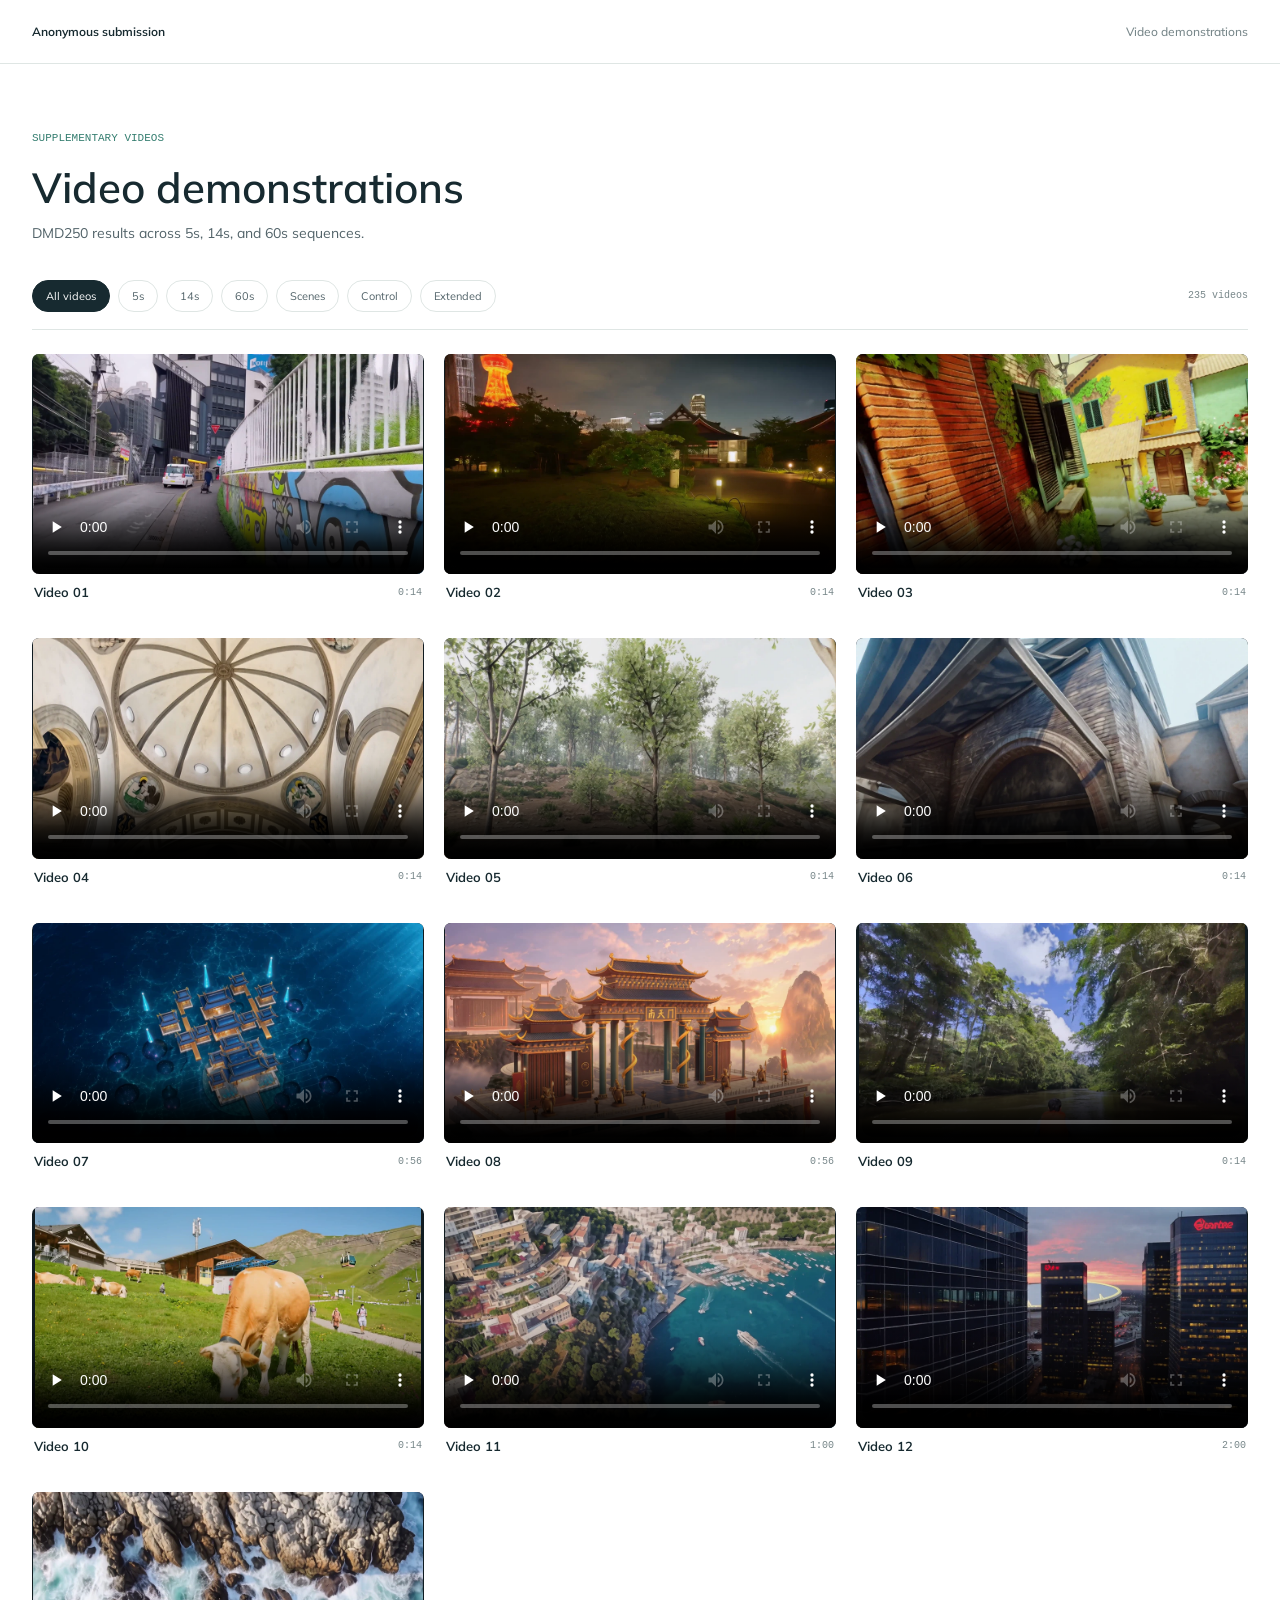
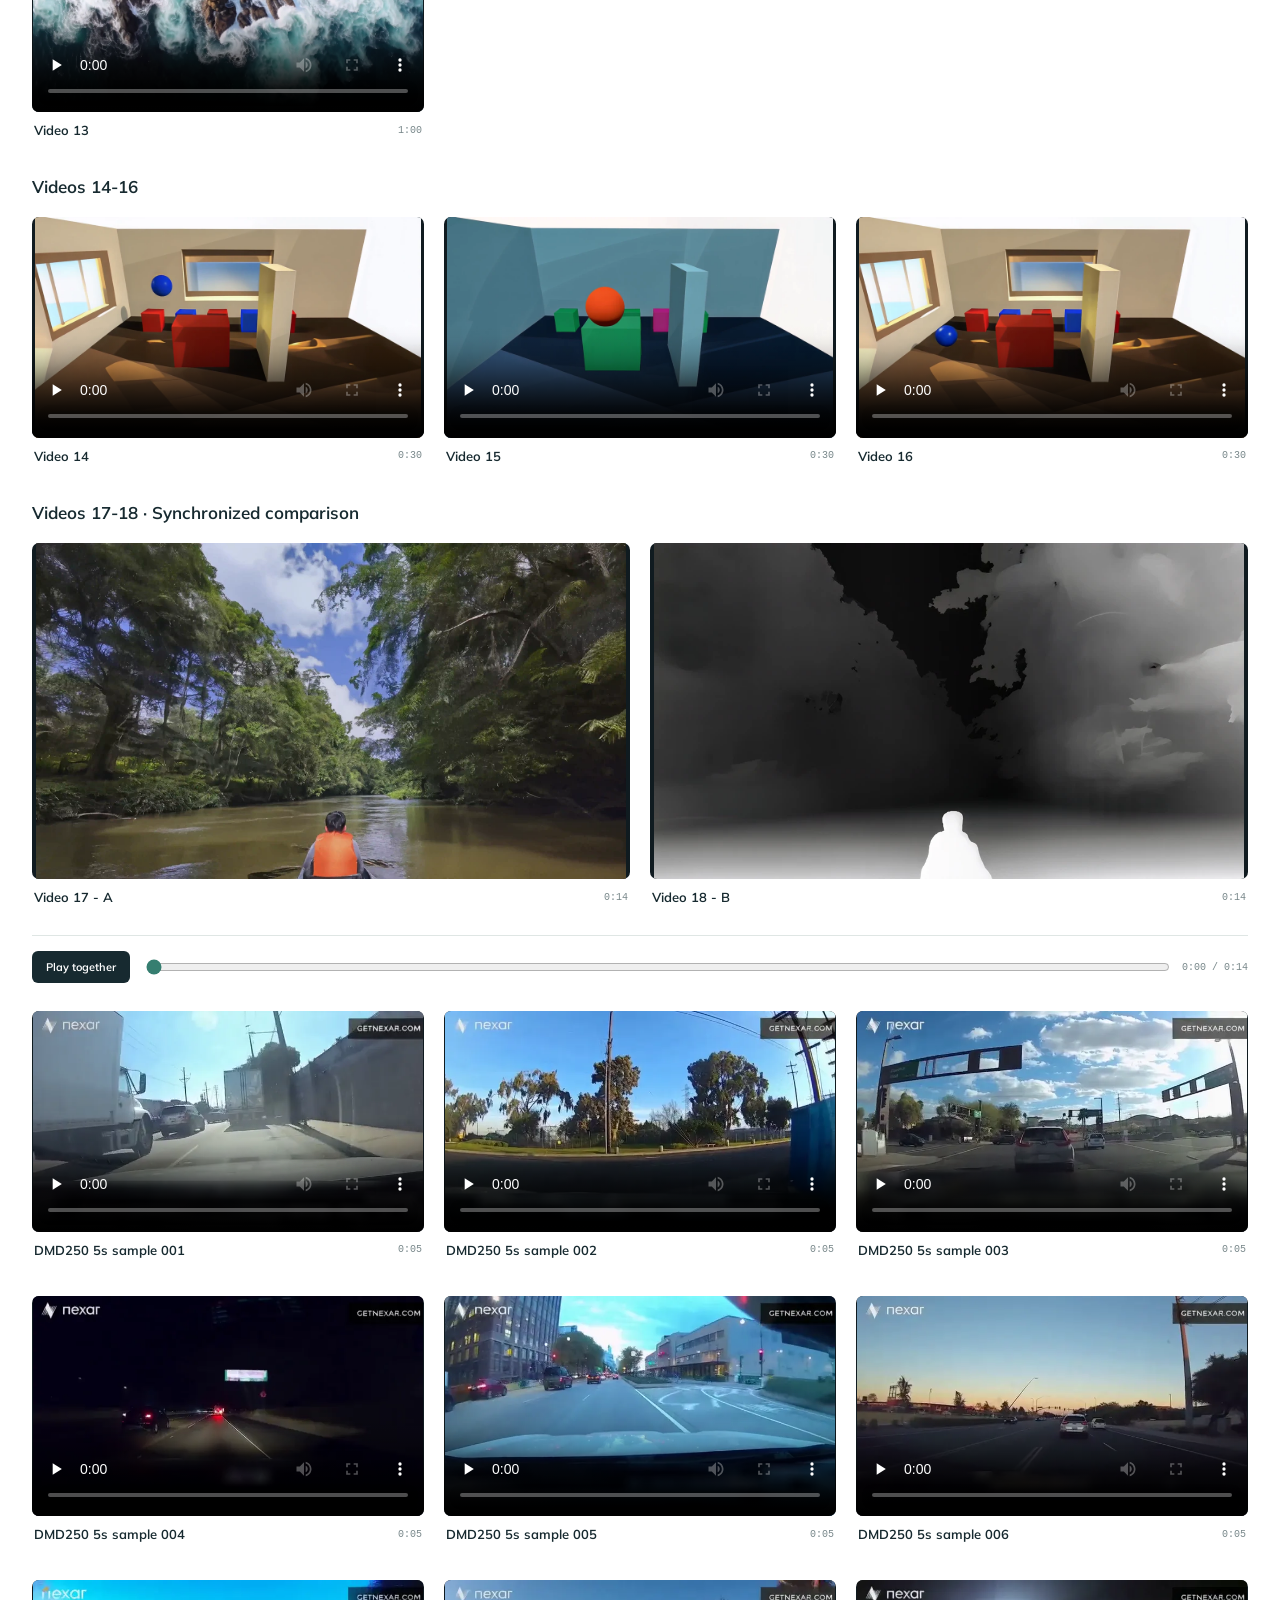
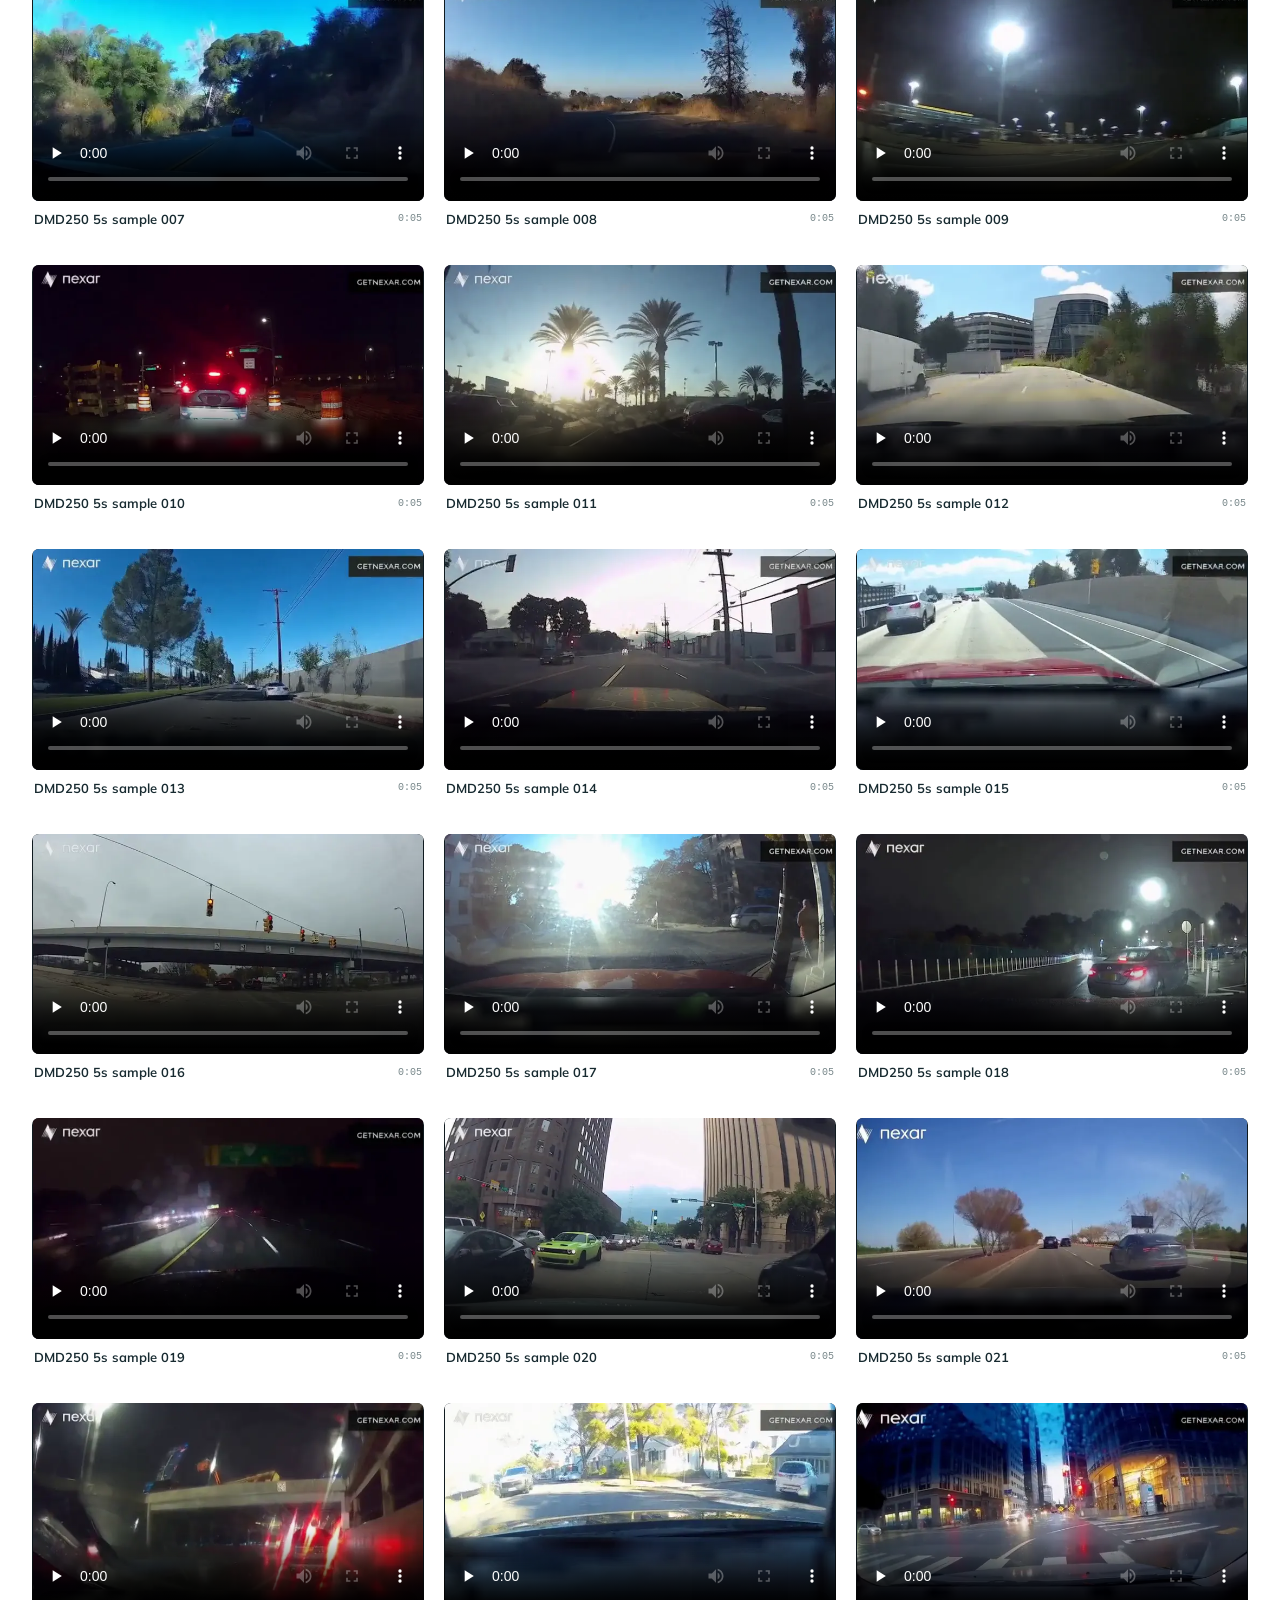
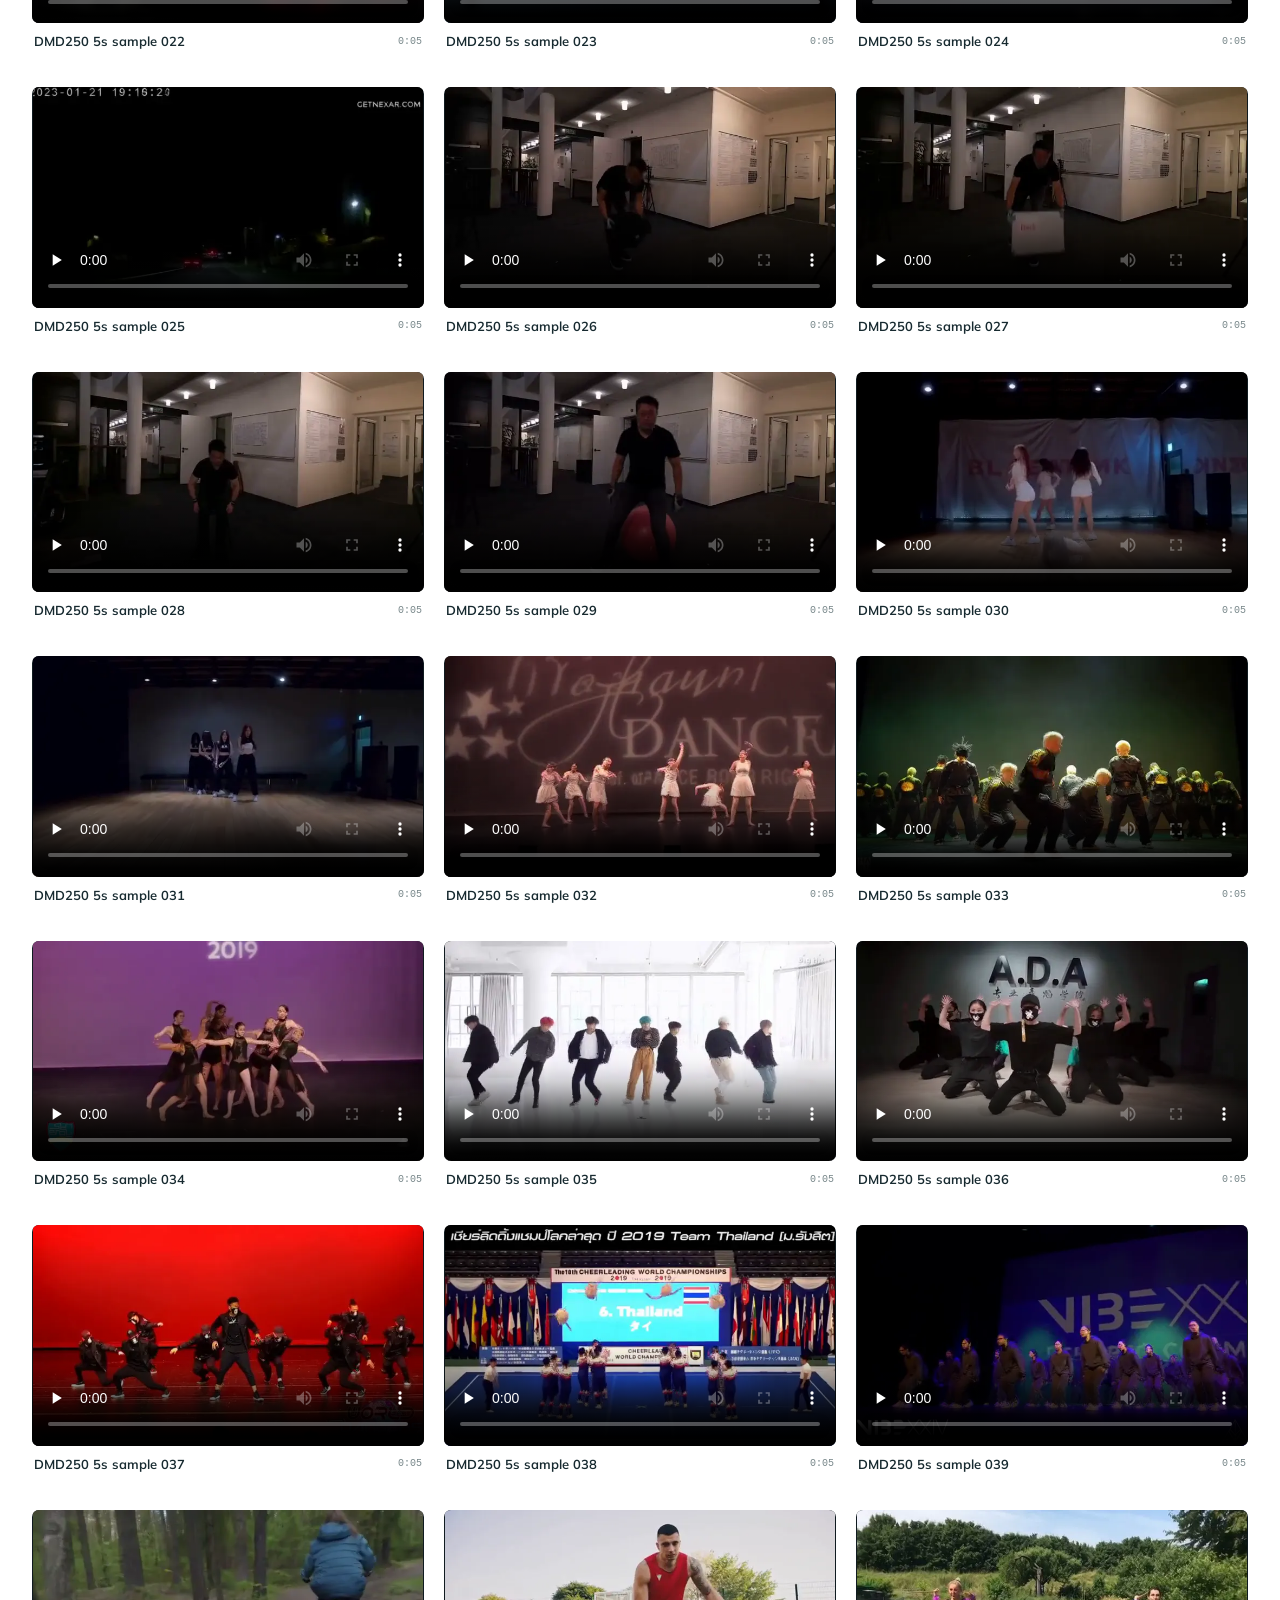
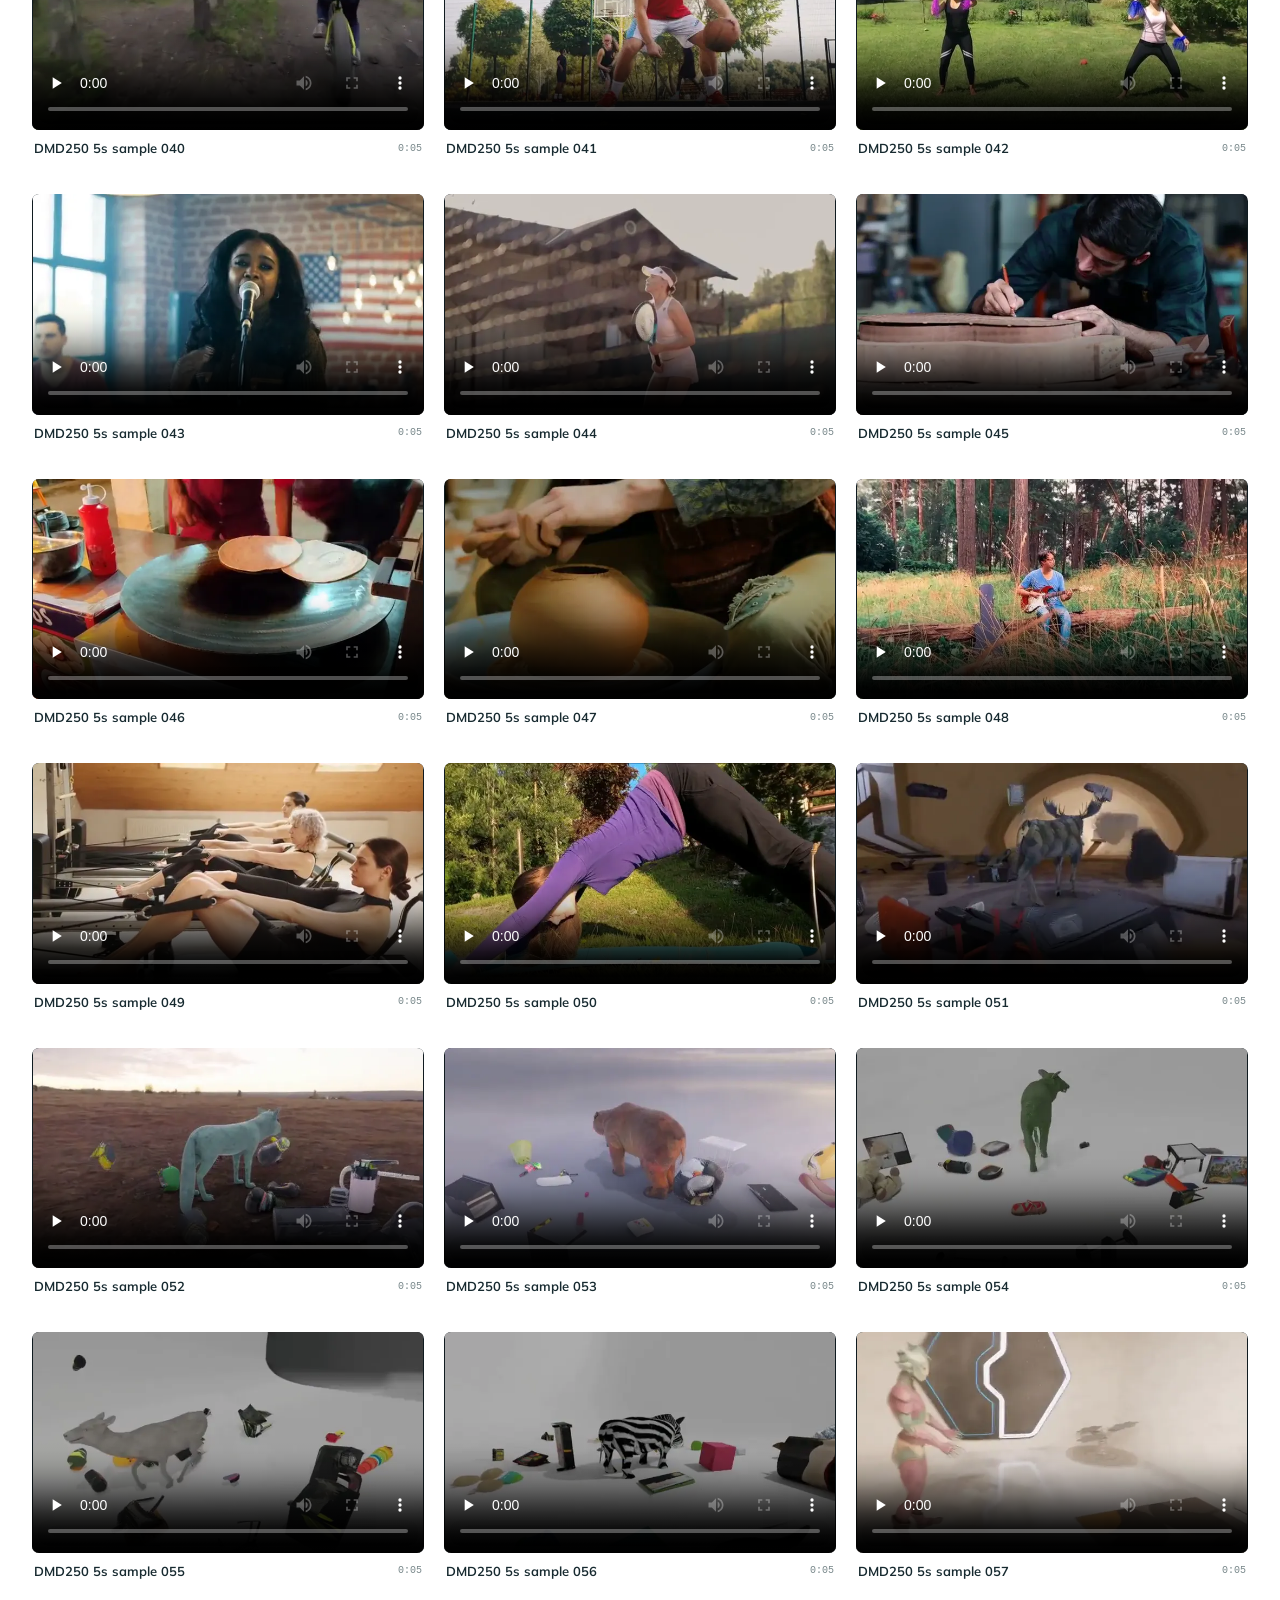
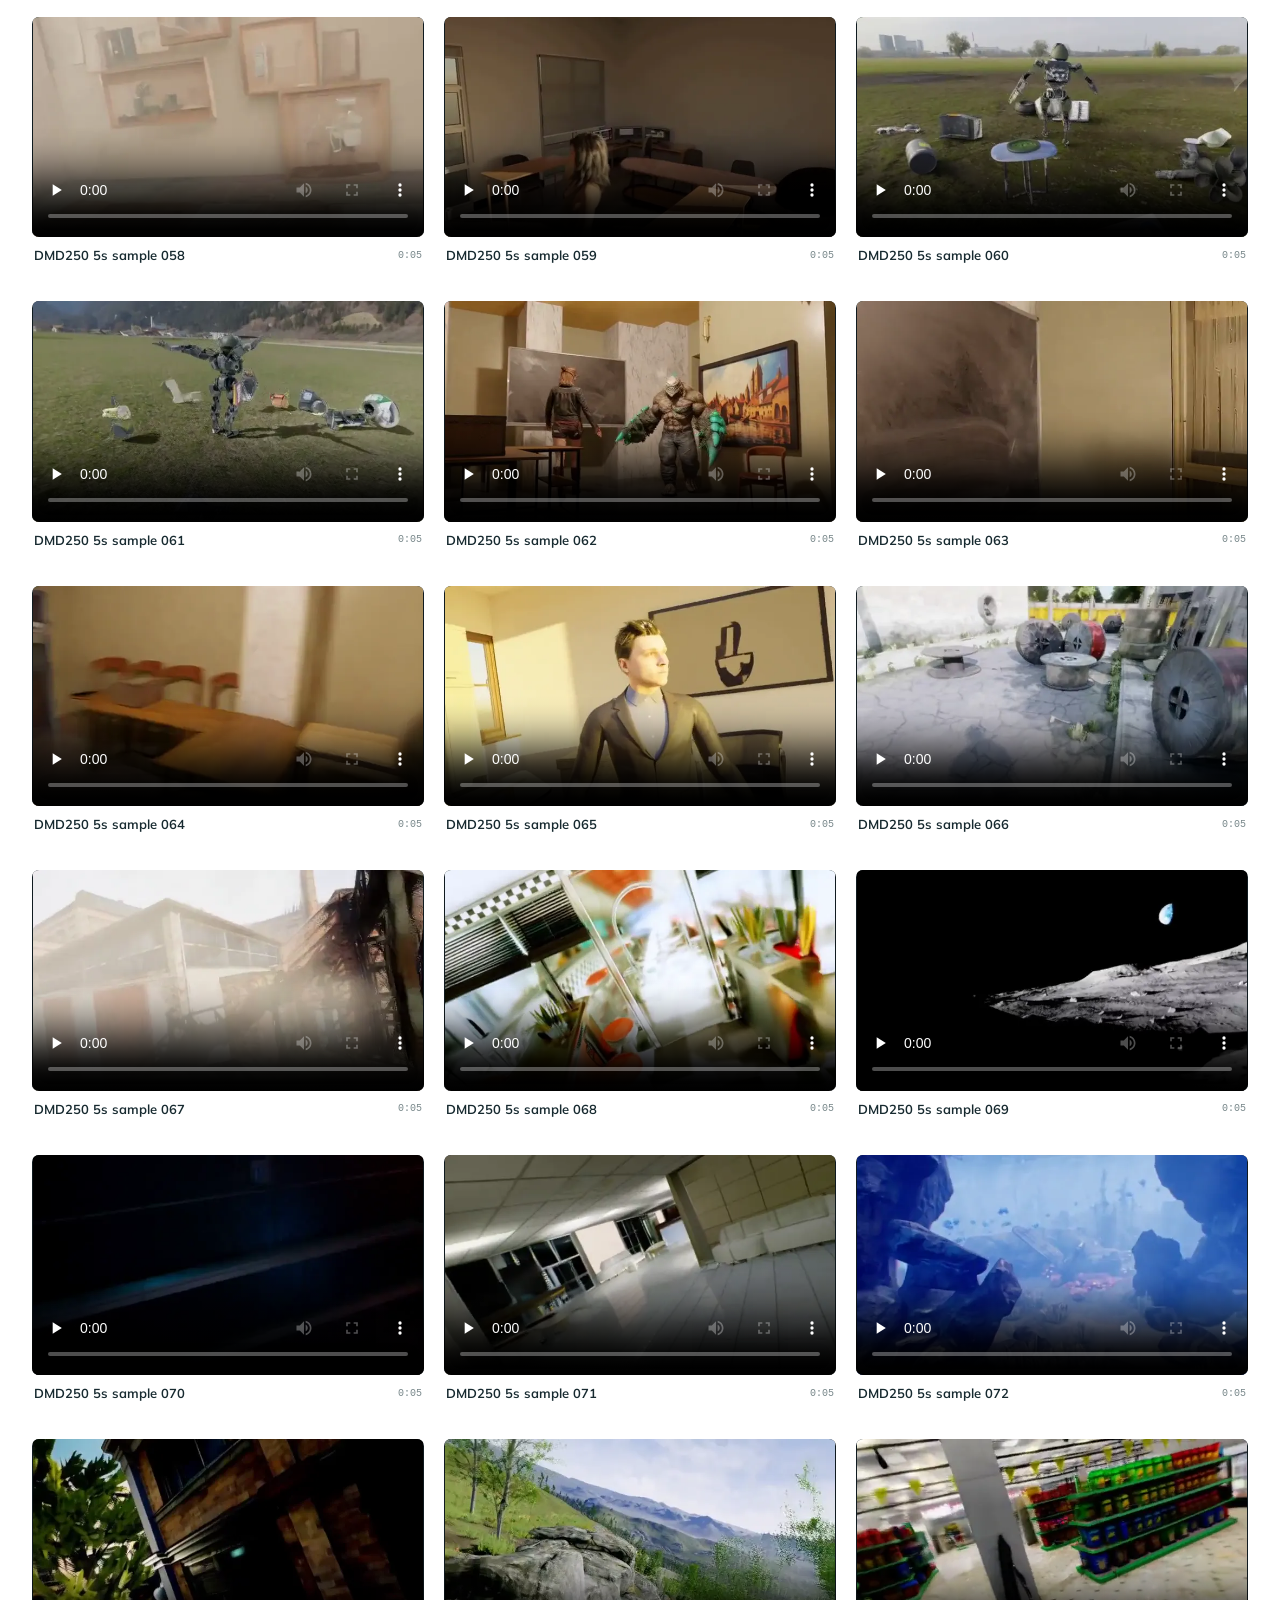
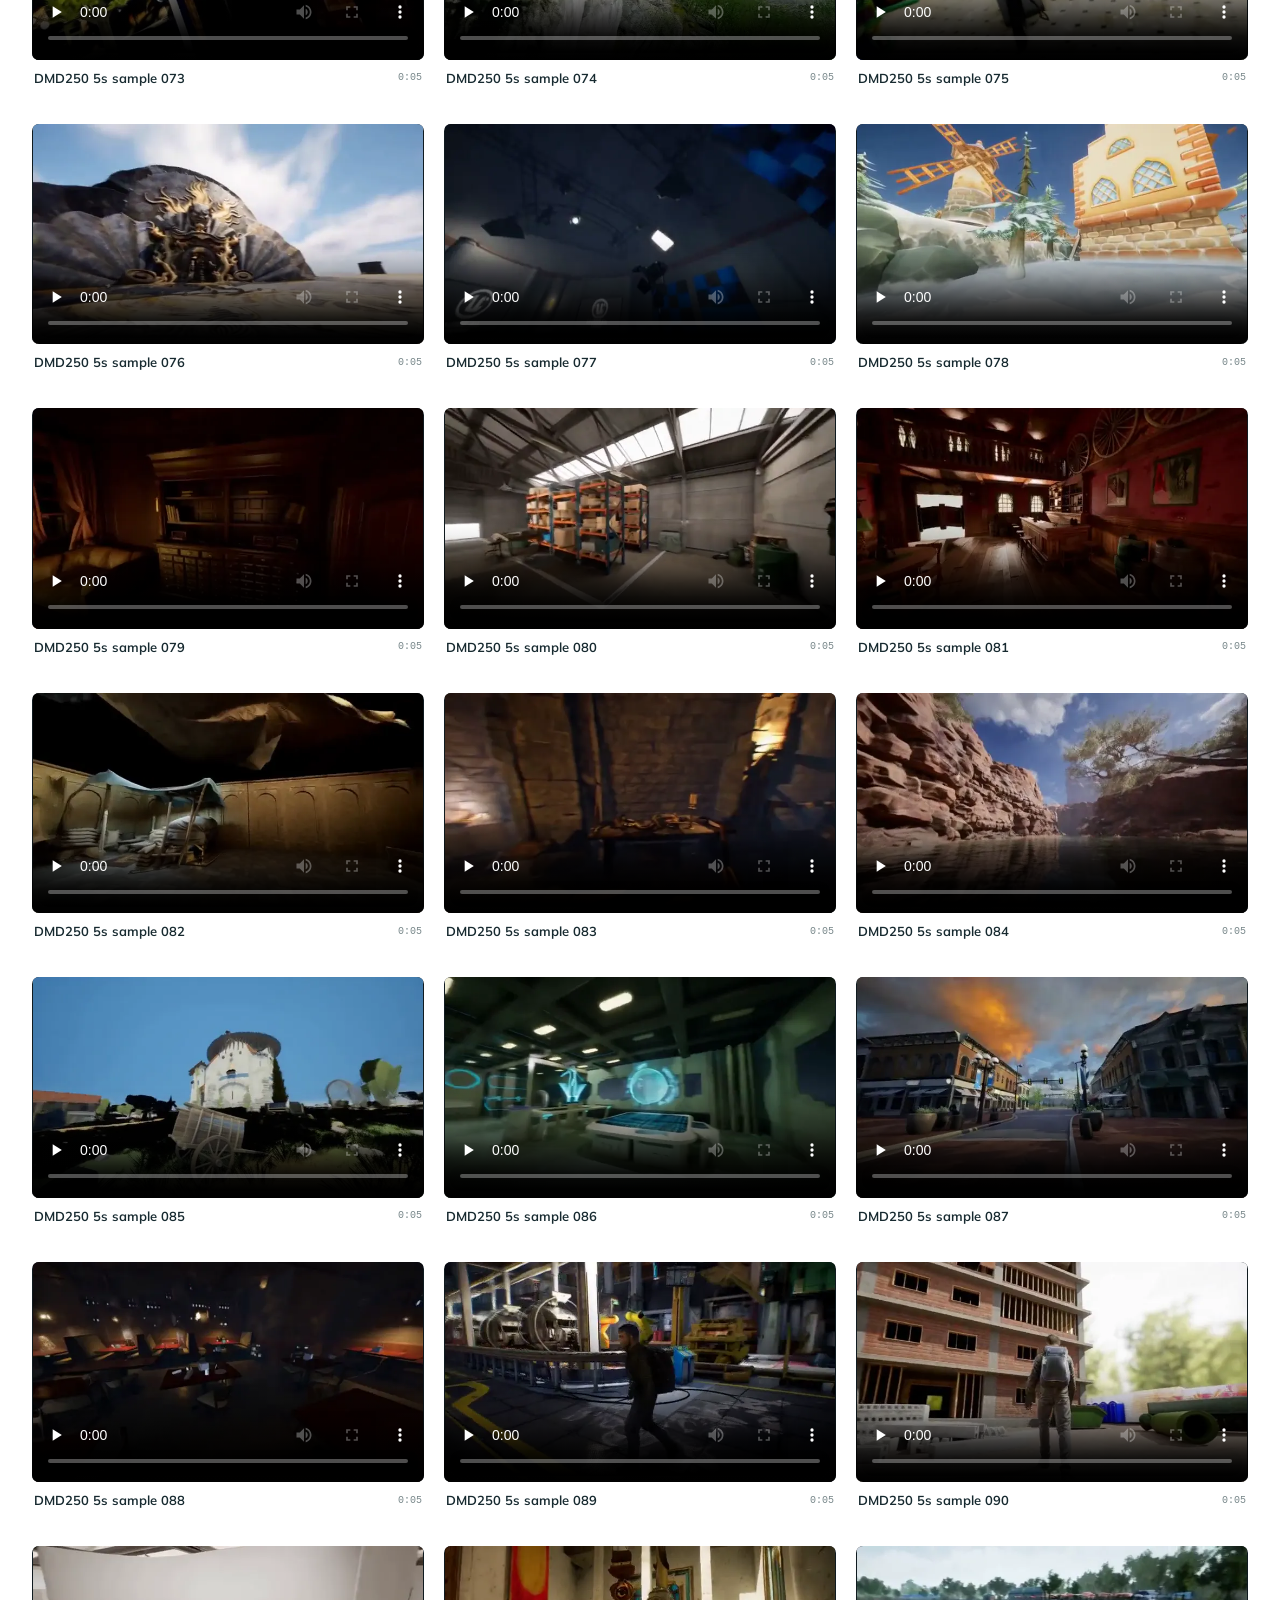
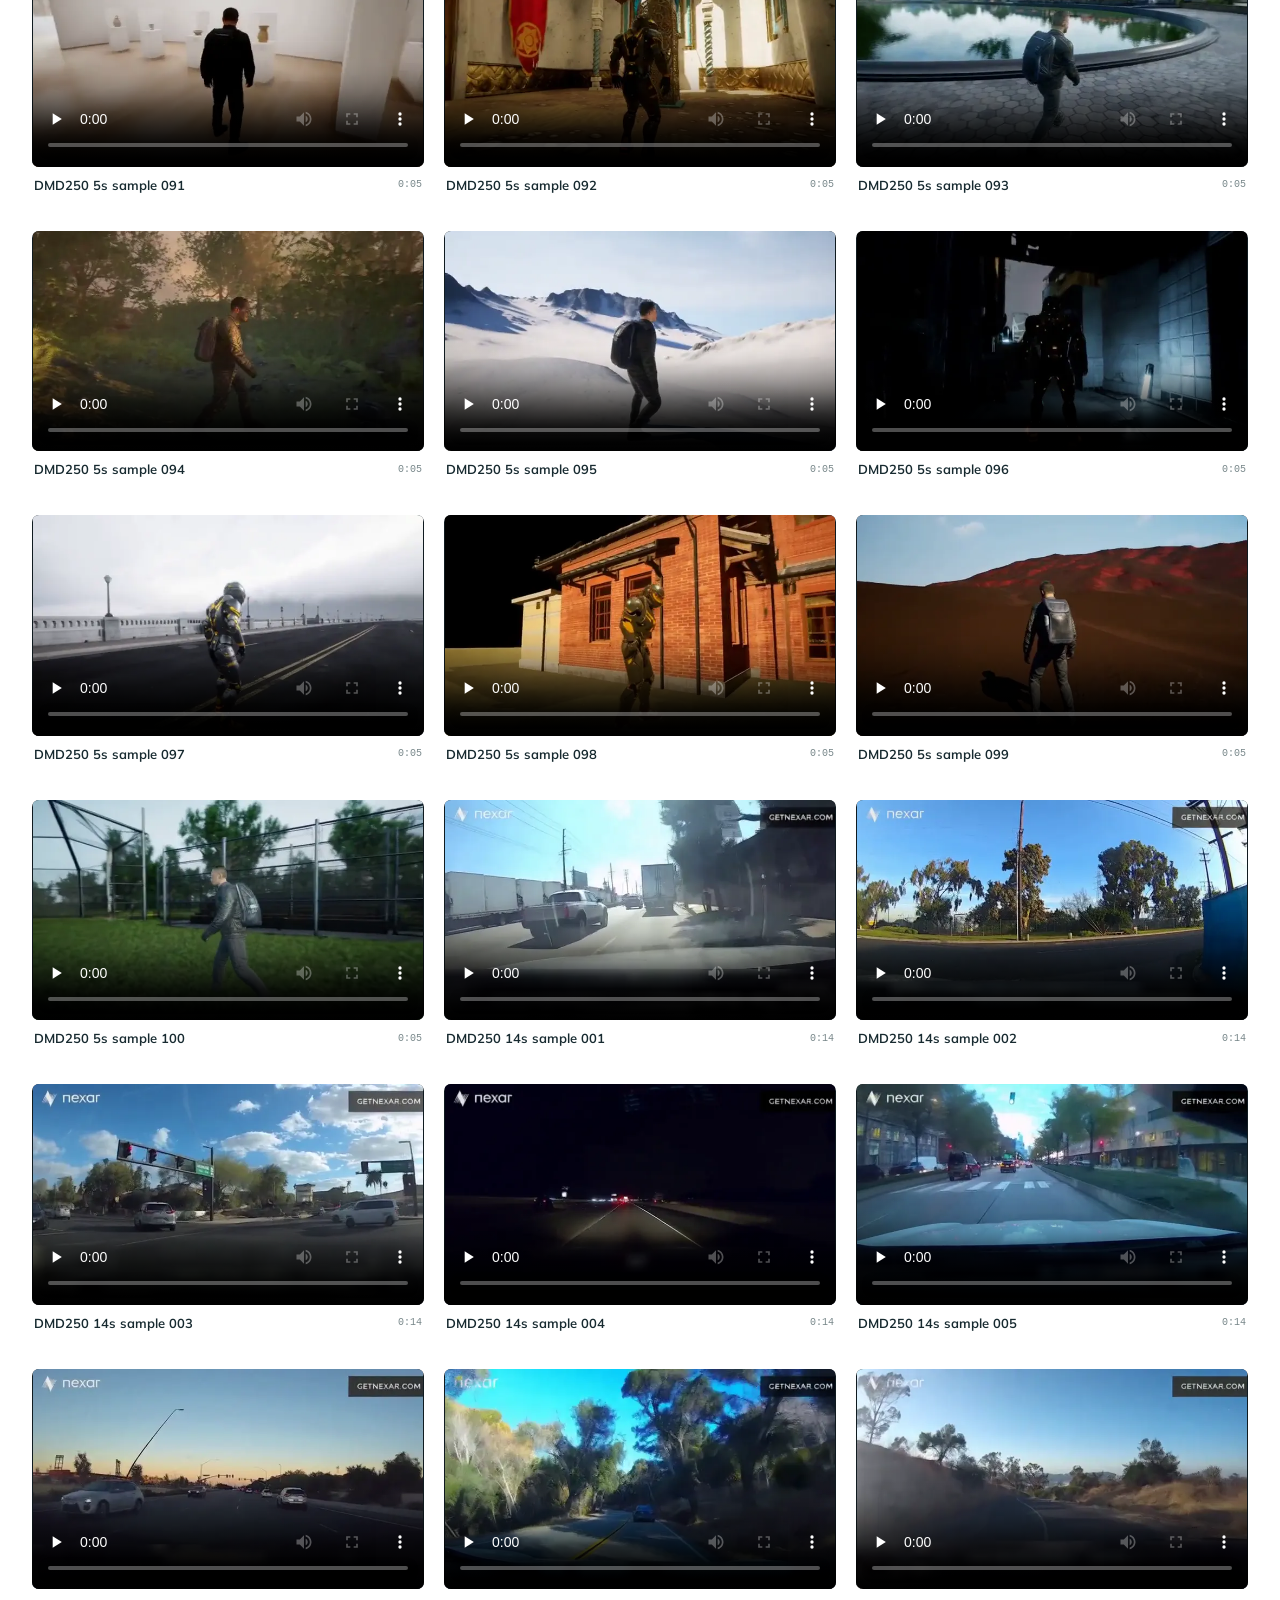
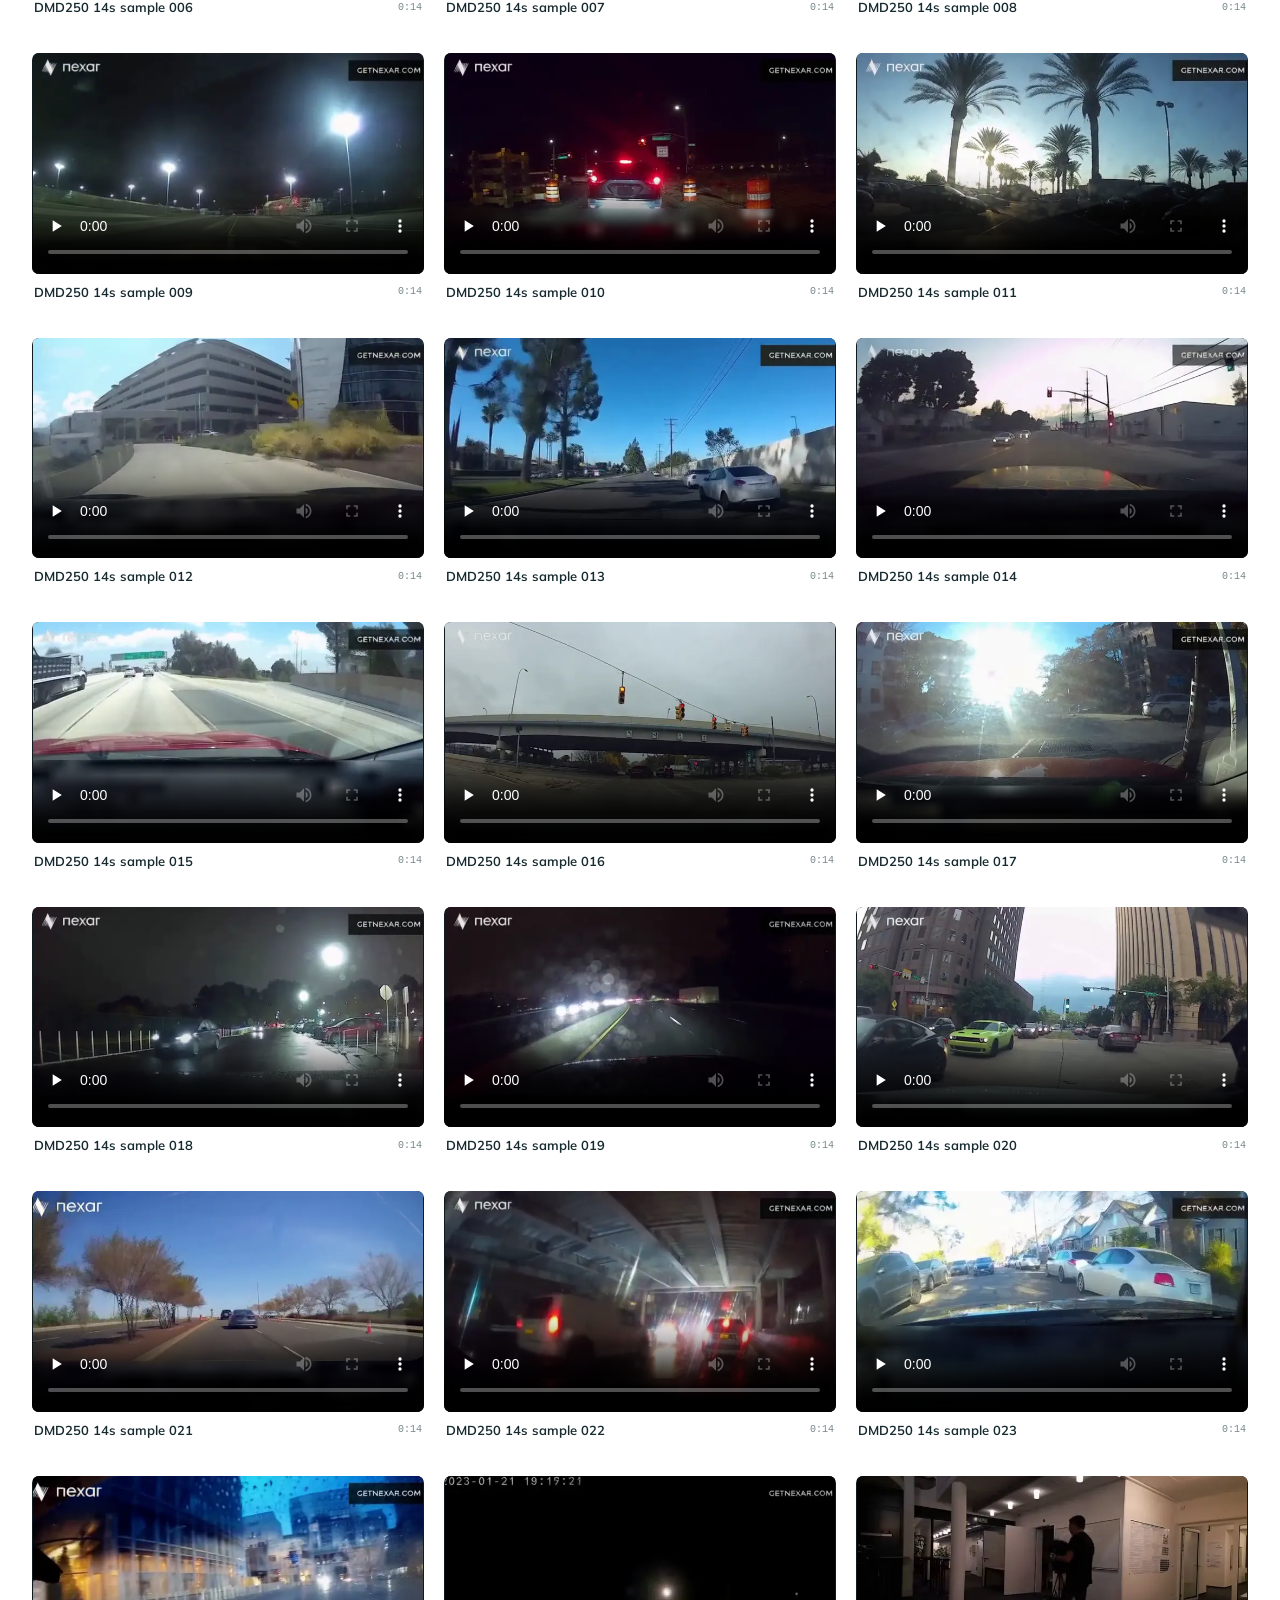
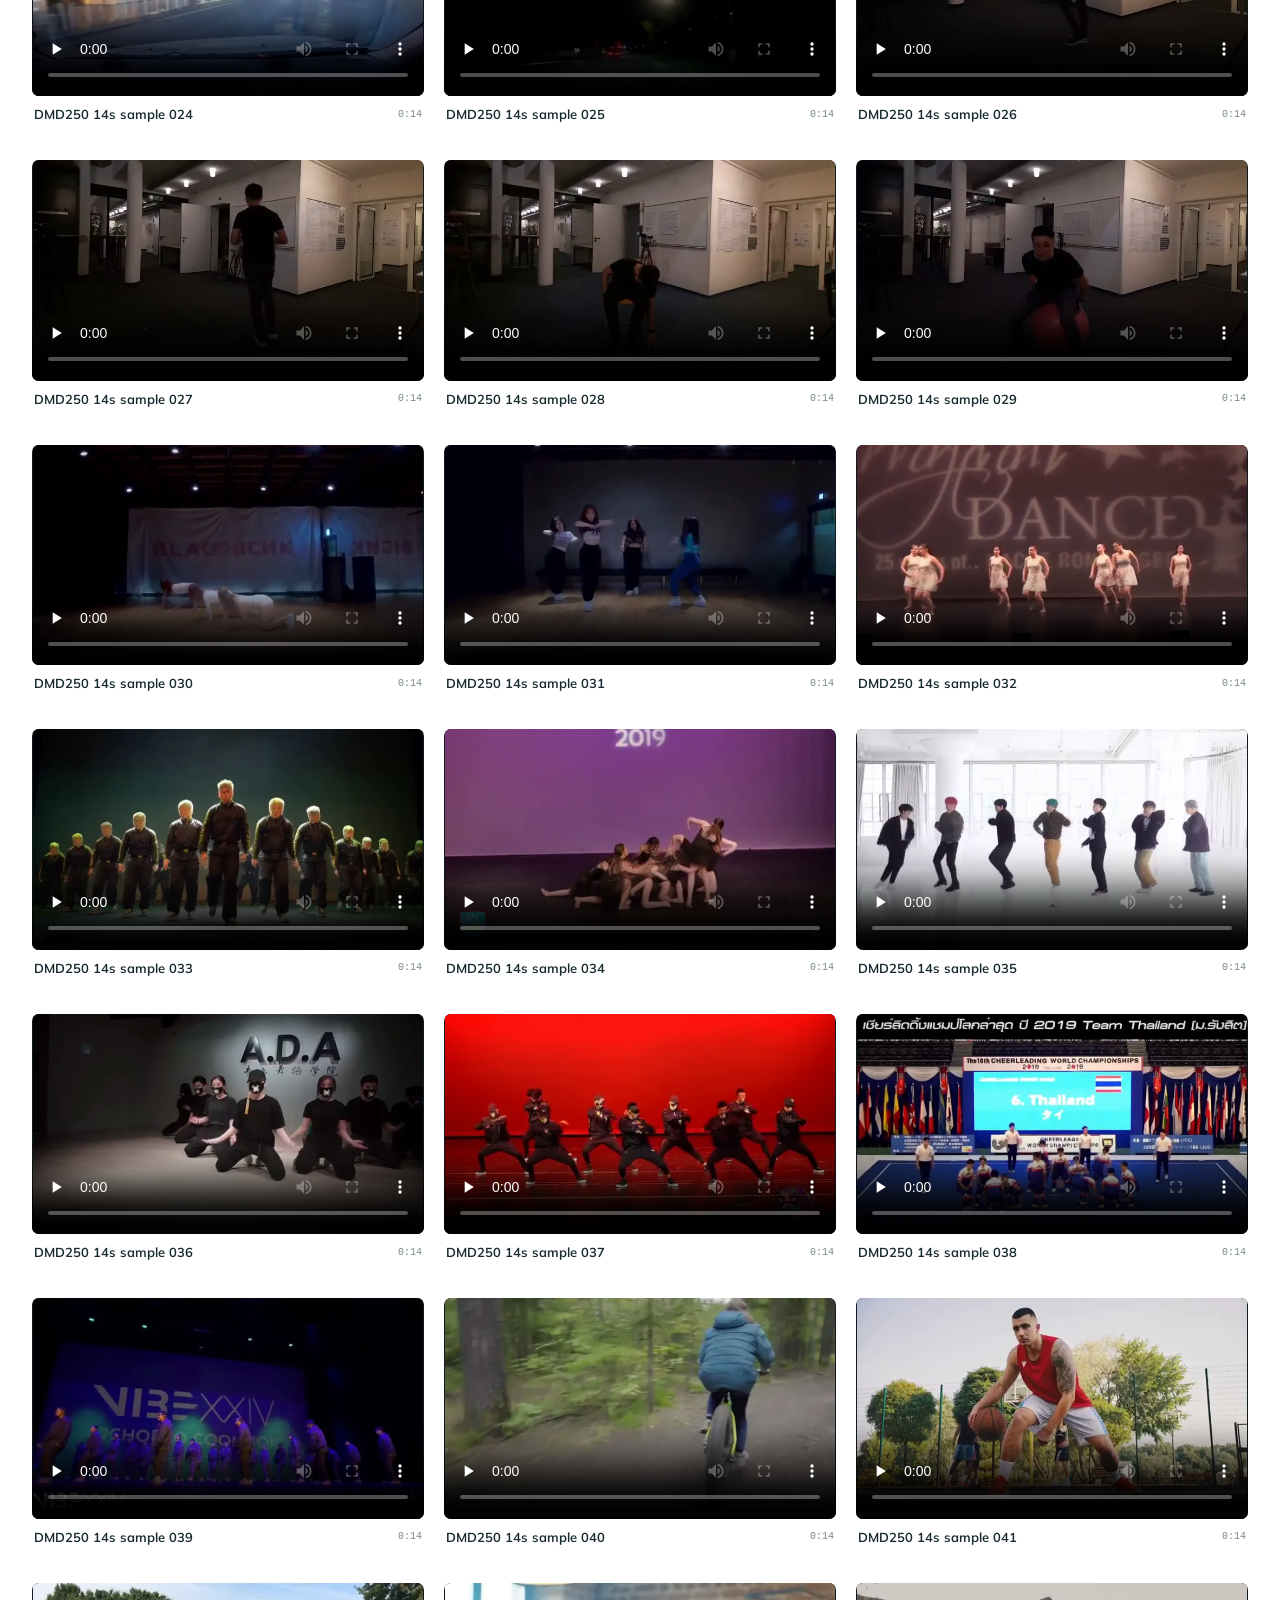
==== anonymous.html @ d50ece6f "Add DMD250 results to anonymous gallery" ====
<!doctype html>
<html lang="en">
<head>
  <meta charset="utf-8">
  <meta name="viewport" content="width=device-width, initial-scale=1">
  <meta name="theme-color" content="#101b20">
  <meta name="description" content="Anonymous DMD250 video results at 5, 14, and 60 seconds.">
  <meta property="og:title" content="Anonymous Video Demonstrations">
  <meta property="og:description" content="DMD250 results across short and long video sequences.">
  <meta property="og:type" content="website">
  <meta name="robots" content="noindex, nofollow">
  <title>Anonymous Video Demonstrations</title>
  <link rel="stylesheet" href="anonymous.css">
  <script src="anonymous-media.js" defer></script>
  <script src="anonymous-dmd250-media.js" defer></script>
  <script src="anonymous.js" defer></script>
</head>
<body class="anonymous-page">
  <header class="anonymous-header"><div class="anonymous-container"><span>Anonymous submission</span><span>Video demonstrations</span></div></header>
  <main class="anonymous-container">
    <section class="anonymous-intro" aria-labelledby="anonymous-title">
      <p class="eyebrow">Supplementary videos</p>
      <h1 id="anonymous-title">Video demonstrations</h1>
      <p>DMD250 results across 5s, 14s, and 60s sequences.</p>
    </section>
    <div class="anonymous-toolbar"><div class="anonymous-filters" role="group" aria-label="Filter videos">
      <button class="anonymous-filter active" data-filter="all" aria-pressed="true">All videos</button>
      <button class="anonymous-filter" data-filter="5s" aria-pressed="false">5s</button>
      <button class="anonymous-filter" data-filter="14s" aria-pressed="false">14s</button>
      <button class="anonymous-filter" data-filter="60s" aria-pressed="false">60s</button>
      <button class="anonymous-filter" data-filter="scenes" aria-pressed="false">Scenes</button>
      <button class="anonymous-filter" data-filter="control" aria-pressed="false">Control</button>
      <button class="anonymous-filter" data-filter="extended" aria-pressed="false">Extended</button>
    </div><span id="anonymous-count" aria-live="polite"></span></div>
    <section class="anonymous-grid" id="anonymous-grid" aria-label="Video demonstrations"></section>
  </main>
  <footer class="anonymous-footer"><div class="anonymous-container">Anonymous submission</div></footer>
</body>
</html>
---- anonymous.css ----
@font-face{font-family:PageSans;src:url("assets/fonts/mulish-latin.woff2") format("woff2");font-weight:400 900;font-display:swap}
:root{font-family:PageSans,"Segoe UI",sans-serif;color:#172a30;background:#fff;font-synthesis:none;--ink:#172a30;--body:#526369;--muted:#78878a;--line:#dfe6e4;--teal:#357e70;--night:#101b20}
*{box-sizing:border-box}html{scroll-behavior:smooth}body{margin:0;-webkit-font-smoothing:antialiased}button,input{font:inherit}button{cursor:pointer}button:focus-visible,input:focus-visible,video:focus-visible{outline:3px solid #3f9b8b;outline-offset:3px}[hidden]{display:none!important}
.anonymous-container{width:min(1280px,calc(100% - 64px));margin-inline:auto}.anonymous-header{height:64px;border-bottom:1px solid var(--line);display:flex;align-items:center;font-size:12px;font-weight:650}.anonymous-header .anonymous-container{display:flex;justify-content:space-between;gap:20px}.anonymous-header span:last-child{color:var(--muted);font-weight:500}.anonymous-intro{padding:66px 0 38px}.anonymous-intro>p:first-child{font:500 11px/1.5 ui-monospace,monospace;text-transform:uppercase;color:var(--teal);margin:0 0 17px}.anonymous-intro h1{font-size:42px;font-weight:600;line-height:1.15;margin:0}.anonymous-intro>p:last-child{color:var(--body);font-size:14px;margin:12px 0 0}.anonymous-toolbar{display:flex;align-items:center;justify-content:space-between;gap:20px;border-bottom:1px solid var(--line);padding-bottom:17px;margin-bottom:24px}.anonymous-filters{display:flex;gap:8px;flex-wrap:wrap}.anonymous-filter{padding:8px 13px;background:transparent;border:1px solid var(--line);border-radius:24px;color:var(--body);font-size:11px}.anonymous-filter.active{background:var(--ink);border-color:var(--ink);color:#fff}.anonymous-toolbar>span{font:10px ui-monospace,monospace;color:var(--muted);white-space:nowrap}
.anonymous-grid{display:grid;grid-template-columns:repeat(3,minmax(0,1fr));gap:28px 20px;padding-bottom:80px}.anonymous-video{min-width:0}.anonymous-video video{display:block;width:100%;aspect-ratio:16/9;object-fit:contain;background:var(--night);border-radius:7px}.anonymous-caption{display:flex;align-items:center;justify-content:space-between;gap:12px;padding:10px 2px}.anonymous-caption h2{font-size:13px;font-weight:650;margin:0}.anonymous-caption span,.anonymous-sync-time{font:10px ui-monospace,monospace;color:var(--muted)}.anonymous-group{grid-column:1/-1;display:grid;gap:20px}.anonymous-group-engine{grid-template-columns:repeat(3,minmax(0,1fr))}.anonymous-group-comparison{grid-template-columns:repeat(2,minmax(0,1fr))}.anonymous-group-title{grid-column:1/-1;font-size:17px;font-weight:650;margin:0}.anonymous-sync-controls{grid-column:1/-1;display:grid;grid-template-columns:auto minmax(120px,1fr) auto;align-items:center;gap:14px;border-top:1px solid var(--line);padding-top:15px}.anonymous-sync-toggle{background:var(--ink);color:#fff;border:0;border-radius:6px;padding:9px 14px;font-size:11px;font-weight:650}.anonymous-sync-controls input{width:100%;accent-color:var(--teal)}.anonymous-sync-time{white-space:nowrap}.anonymous-footer{border-top:1px solid var(--line);padding:20px 0;color:var(--muted);font-size:10px}
@media(max-width:800px){.anonymous-grid{grid-template-columns:repeat(2,minmax(0,1fr))}}
@media(max-width:600px){.anonymous-container{width:calc(100% - 40px)}.anonymous-intro{padding:48px 0 28px}.anonymous-intro h1{font-size:34px}.anonymous-toolbar{align-items:flex-start;flex-direction:column;gap:12px}.anonymous-grid{grid-template-columns:1fr;gap:21px;padding-bottom:55px}.anonymous-group-engine,.anonymous-group-comparison{grid-template-columns:1fr;gap:21px}.anonymous-sync-controls{grid-template-columns:auto 1fr;gap:10px}.anonymous-sync-controls input{grid-column:1/-1;grid-row:2}.anonymous-sync-time{justify-self:end}.anonymous-header{font-size:10px}}
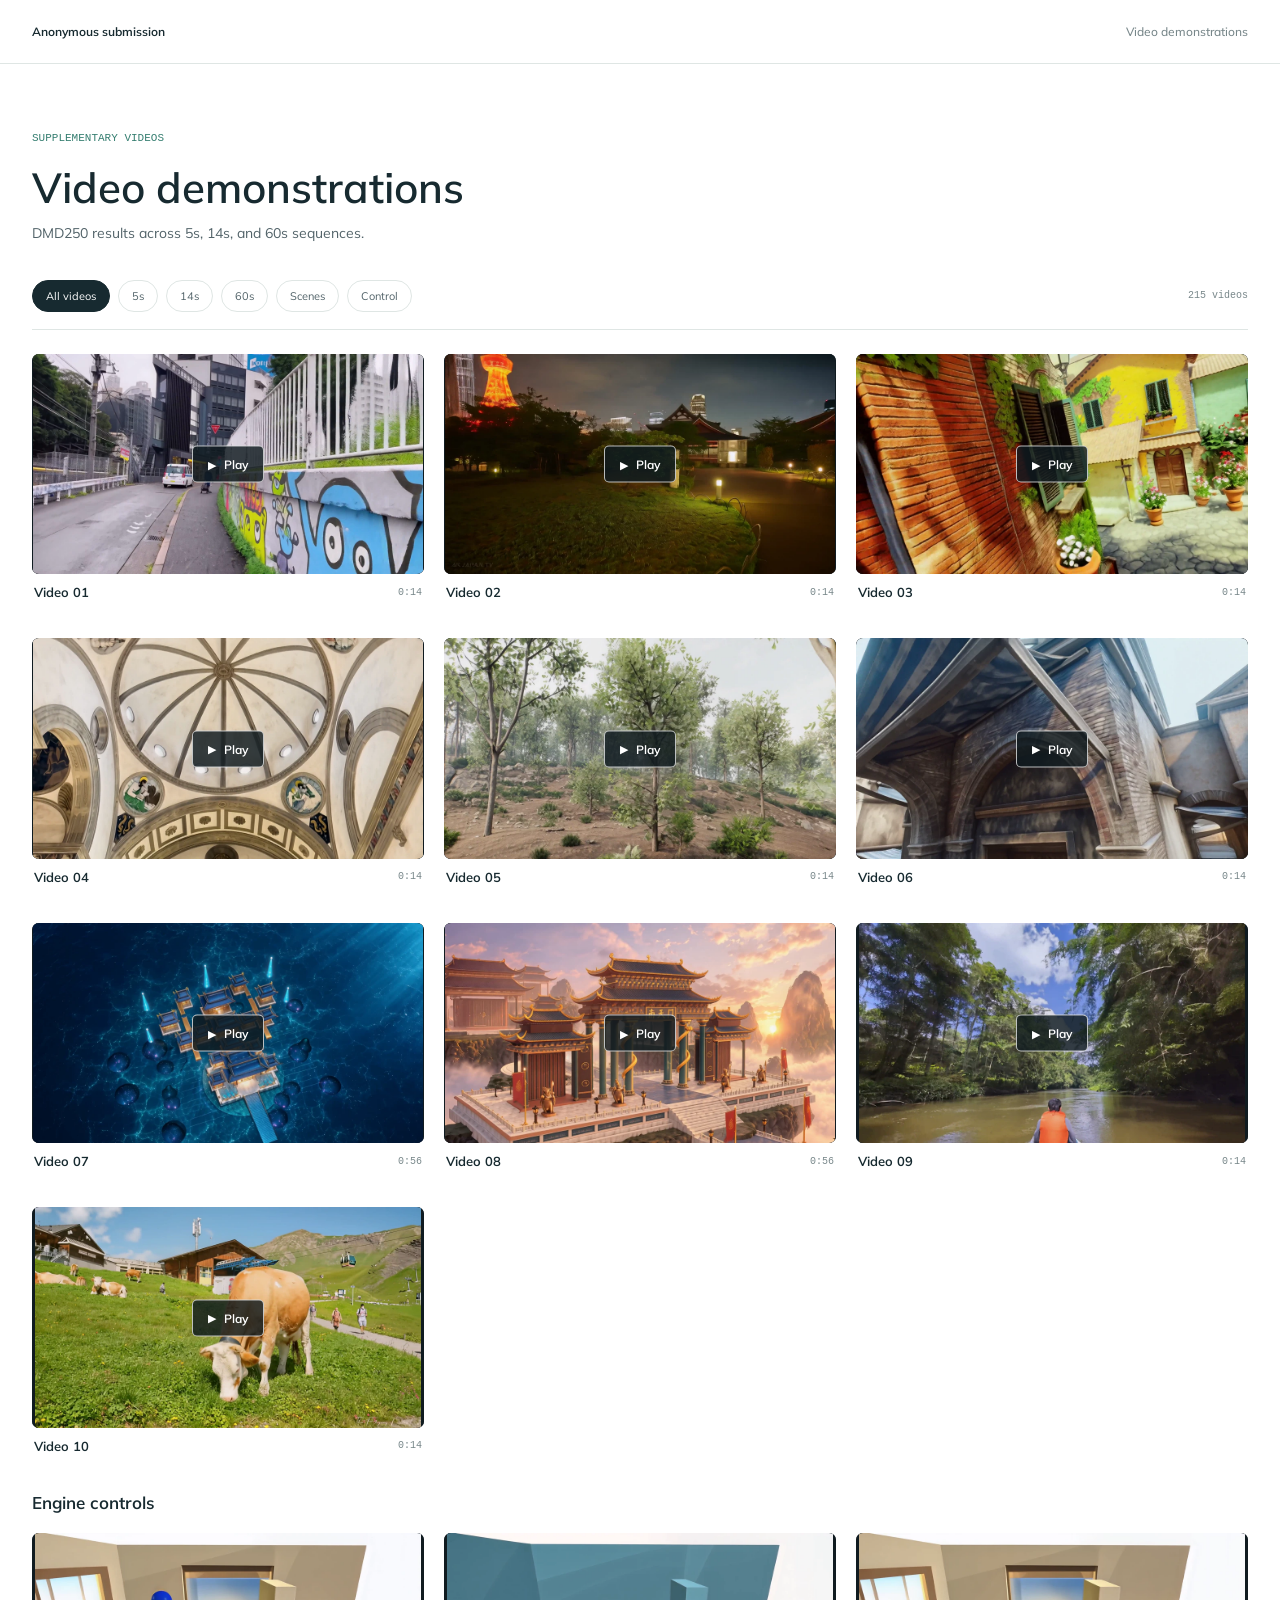
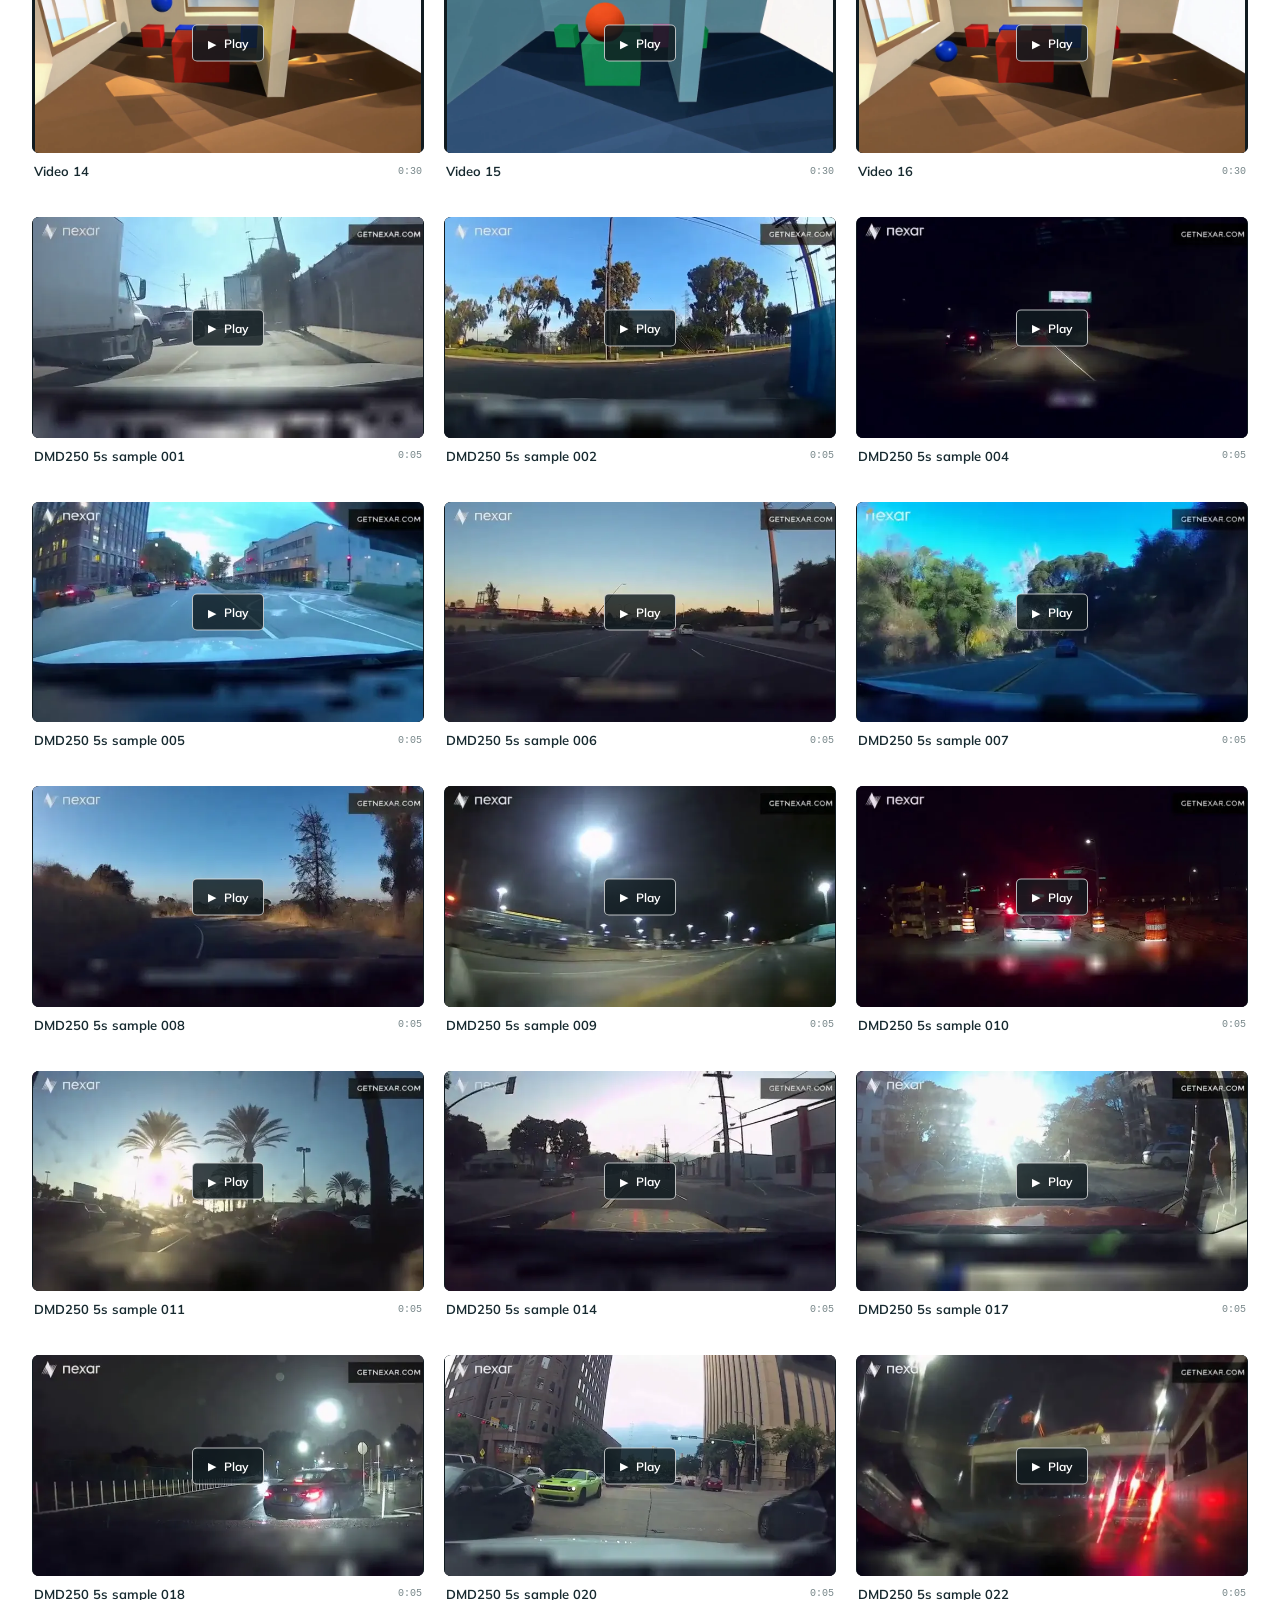
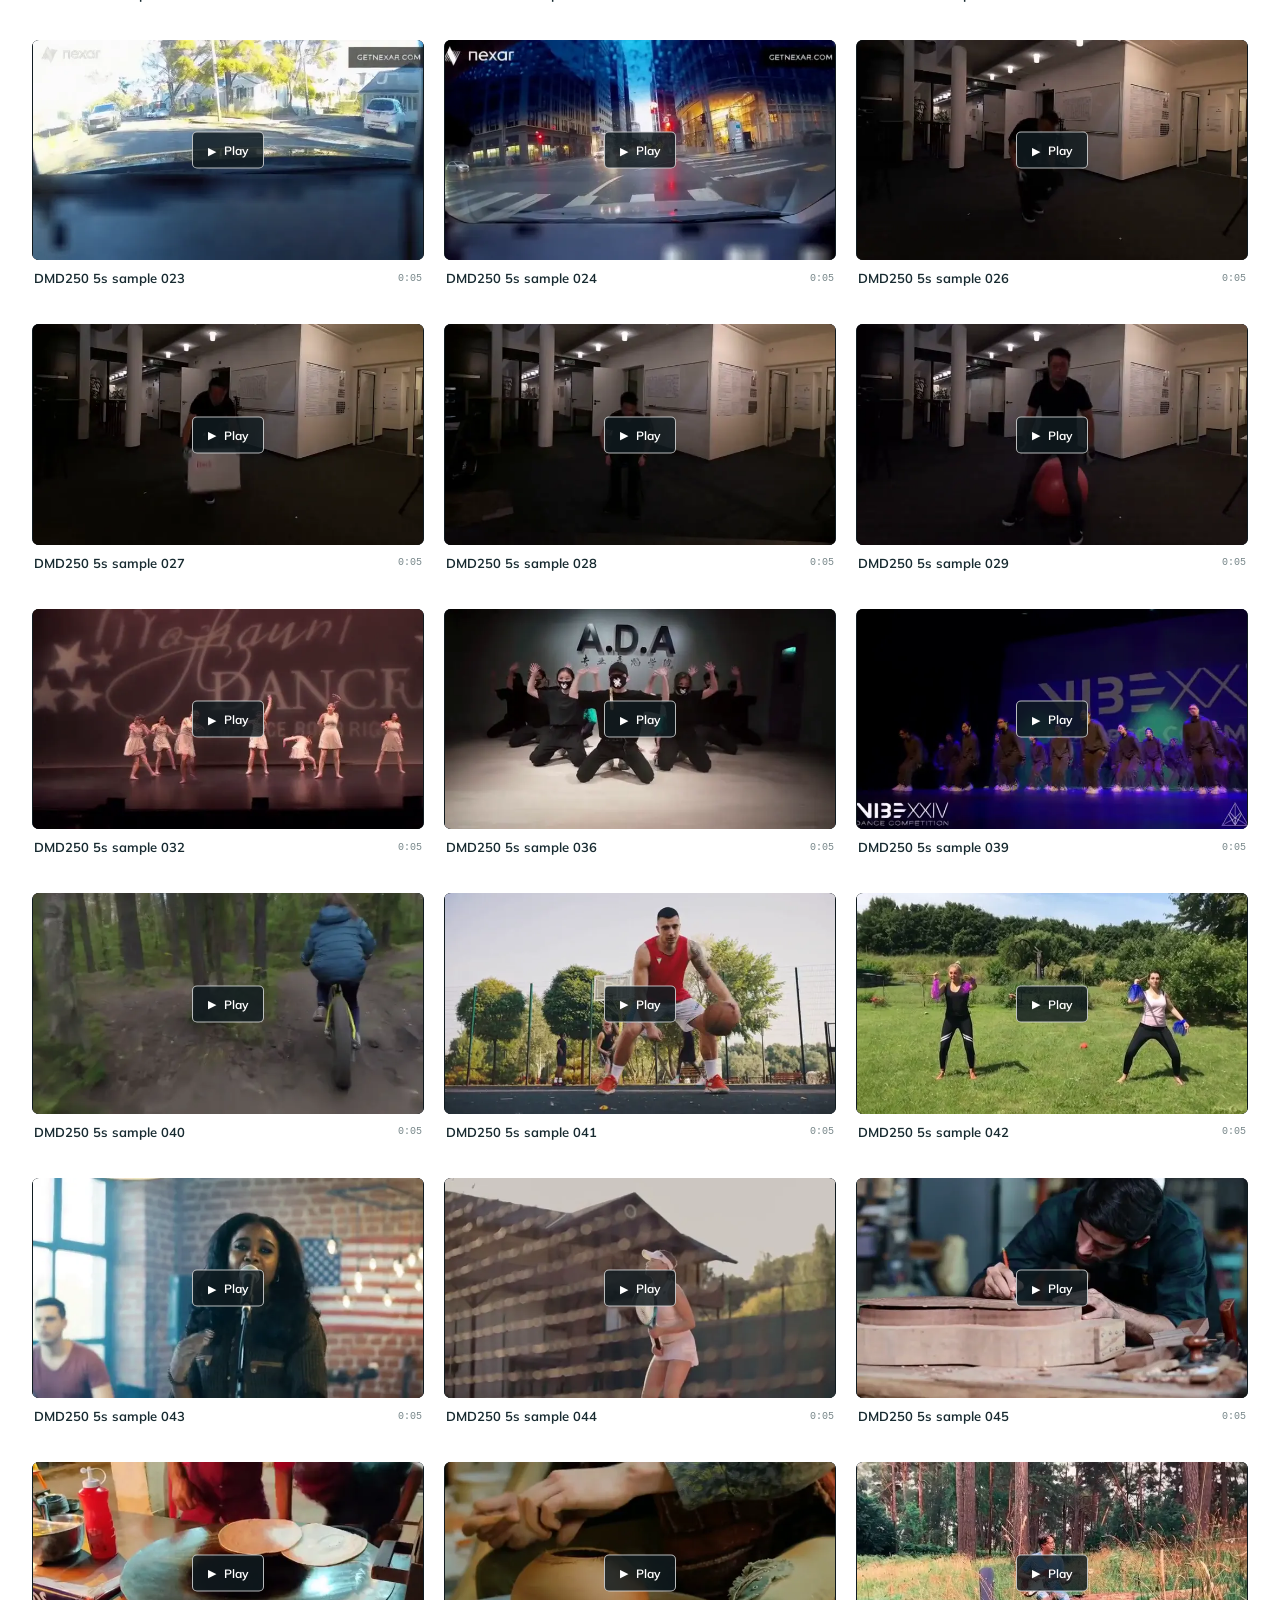
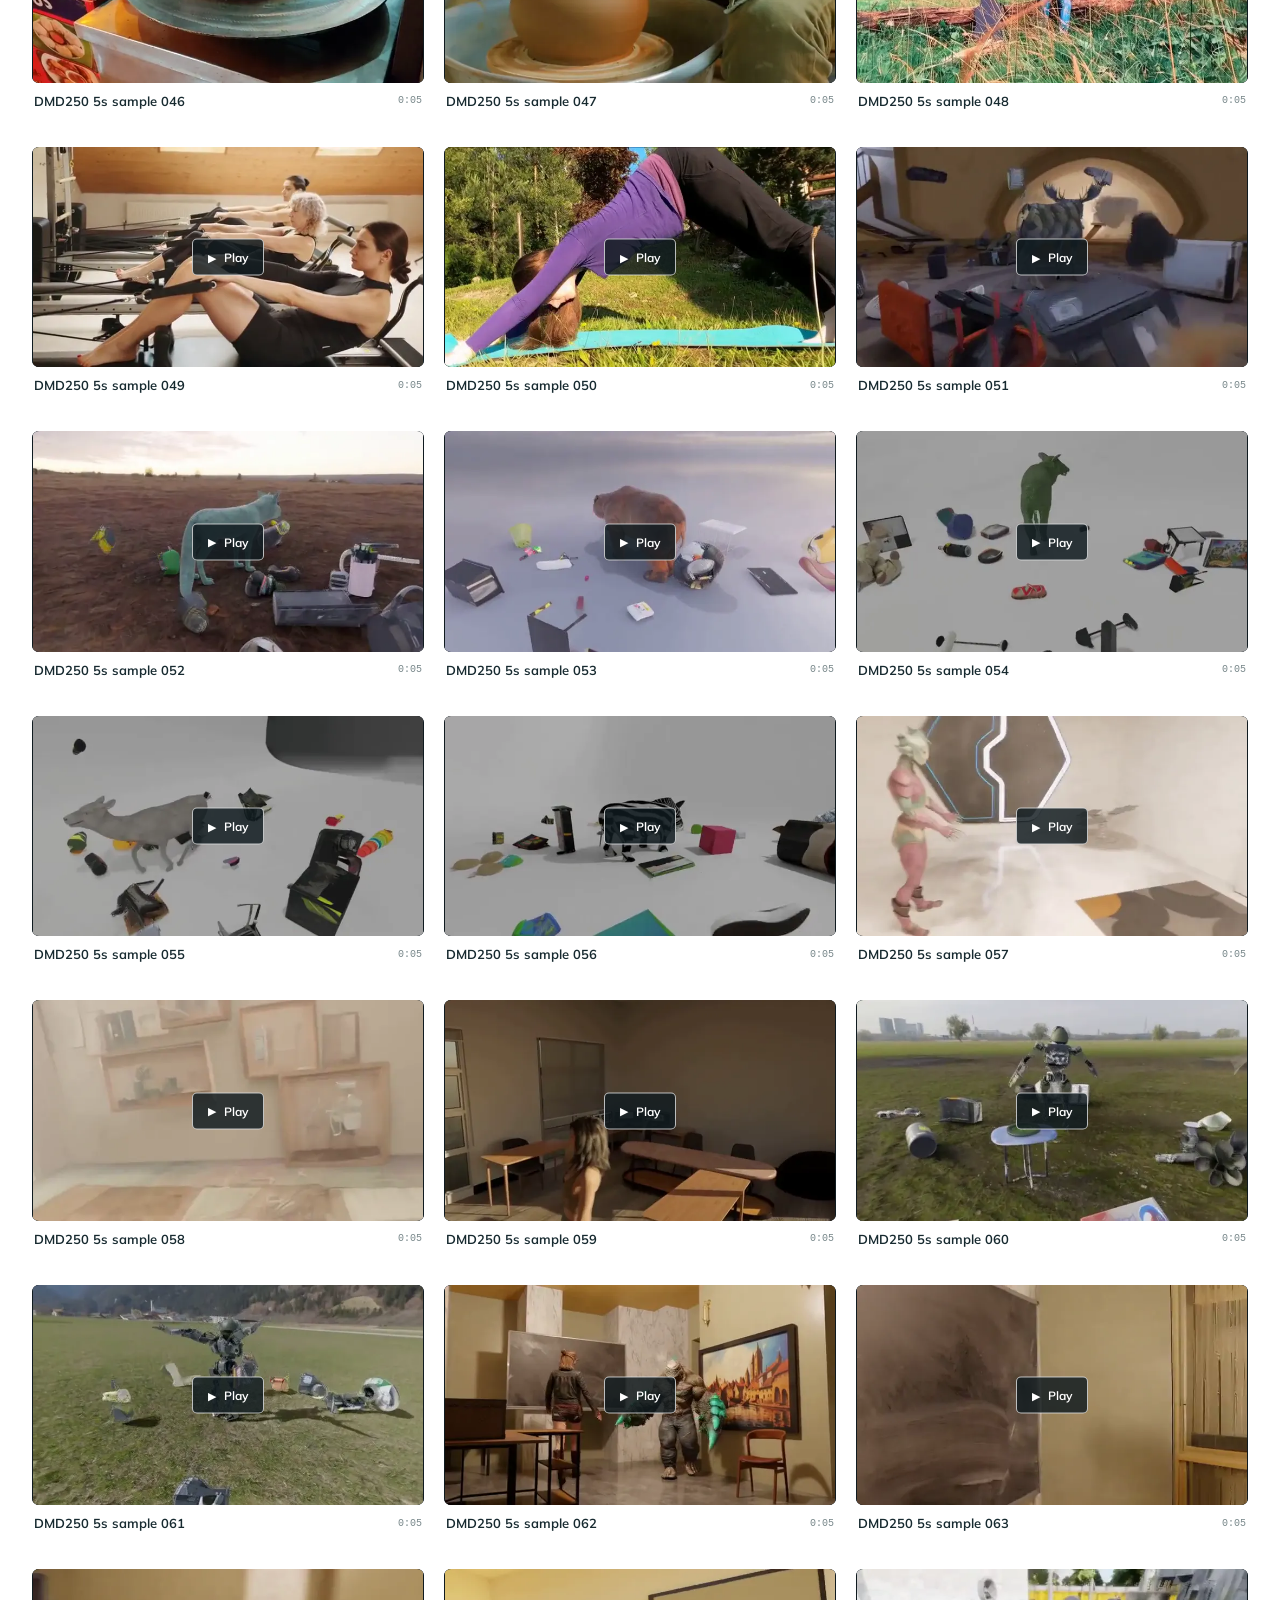
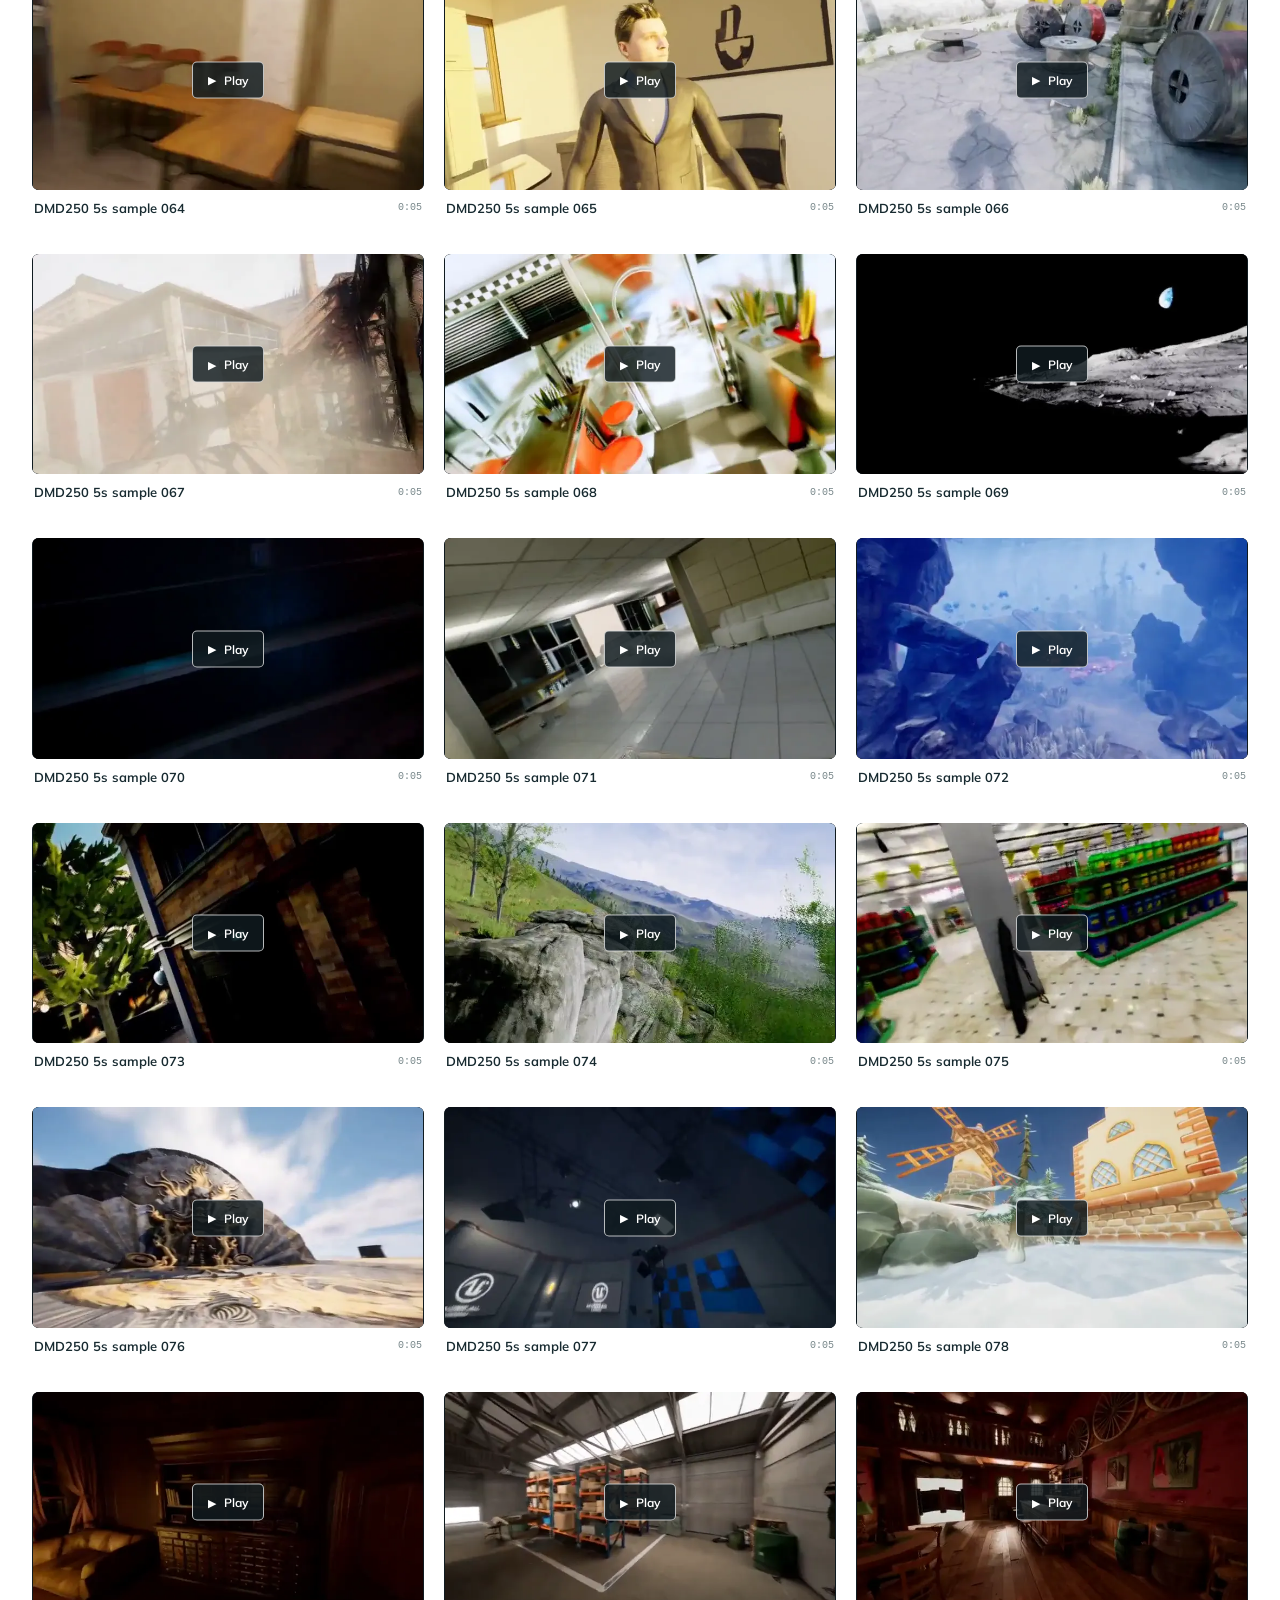
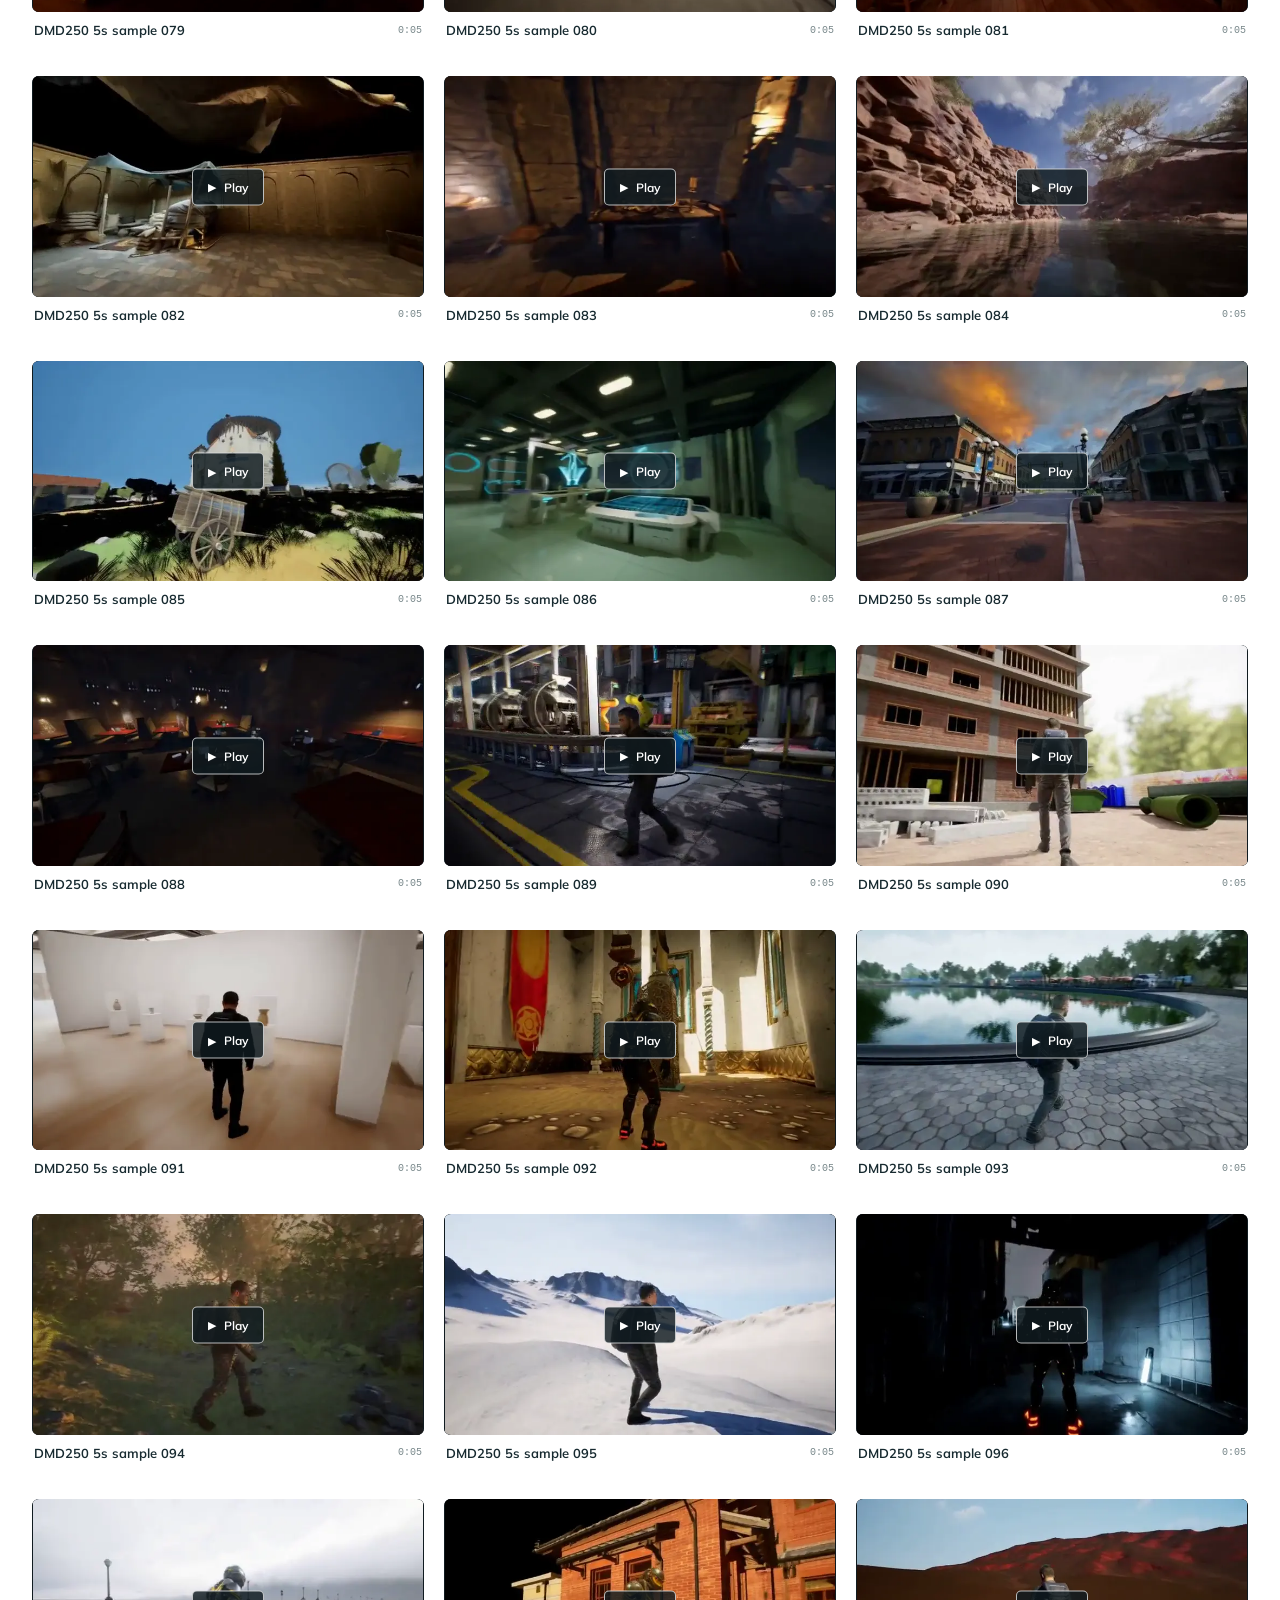
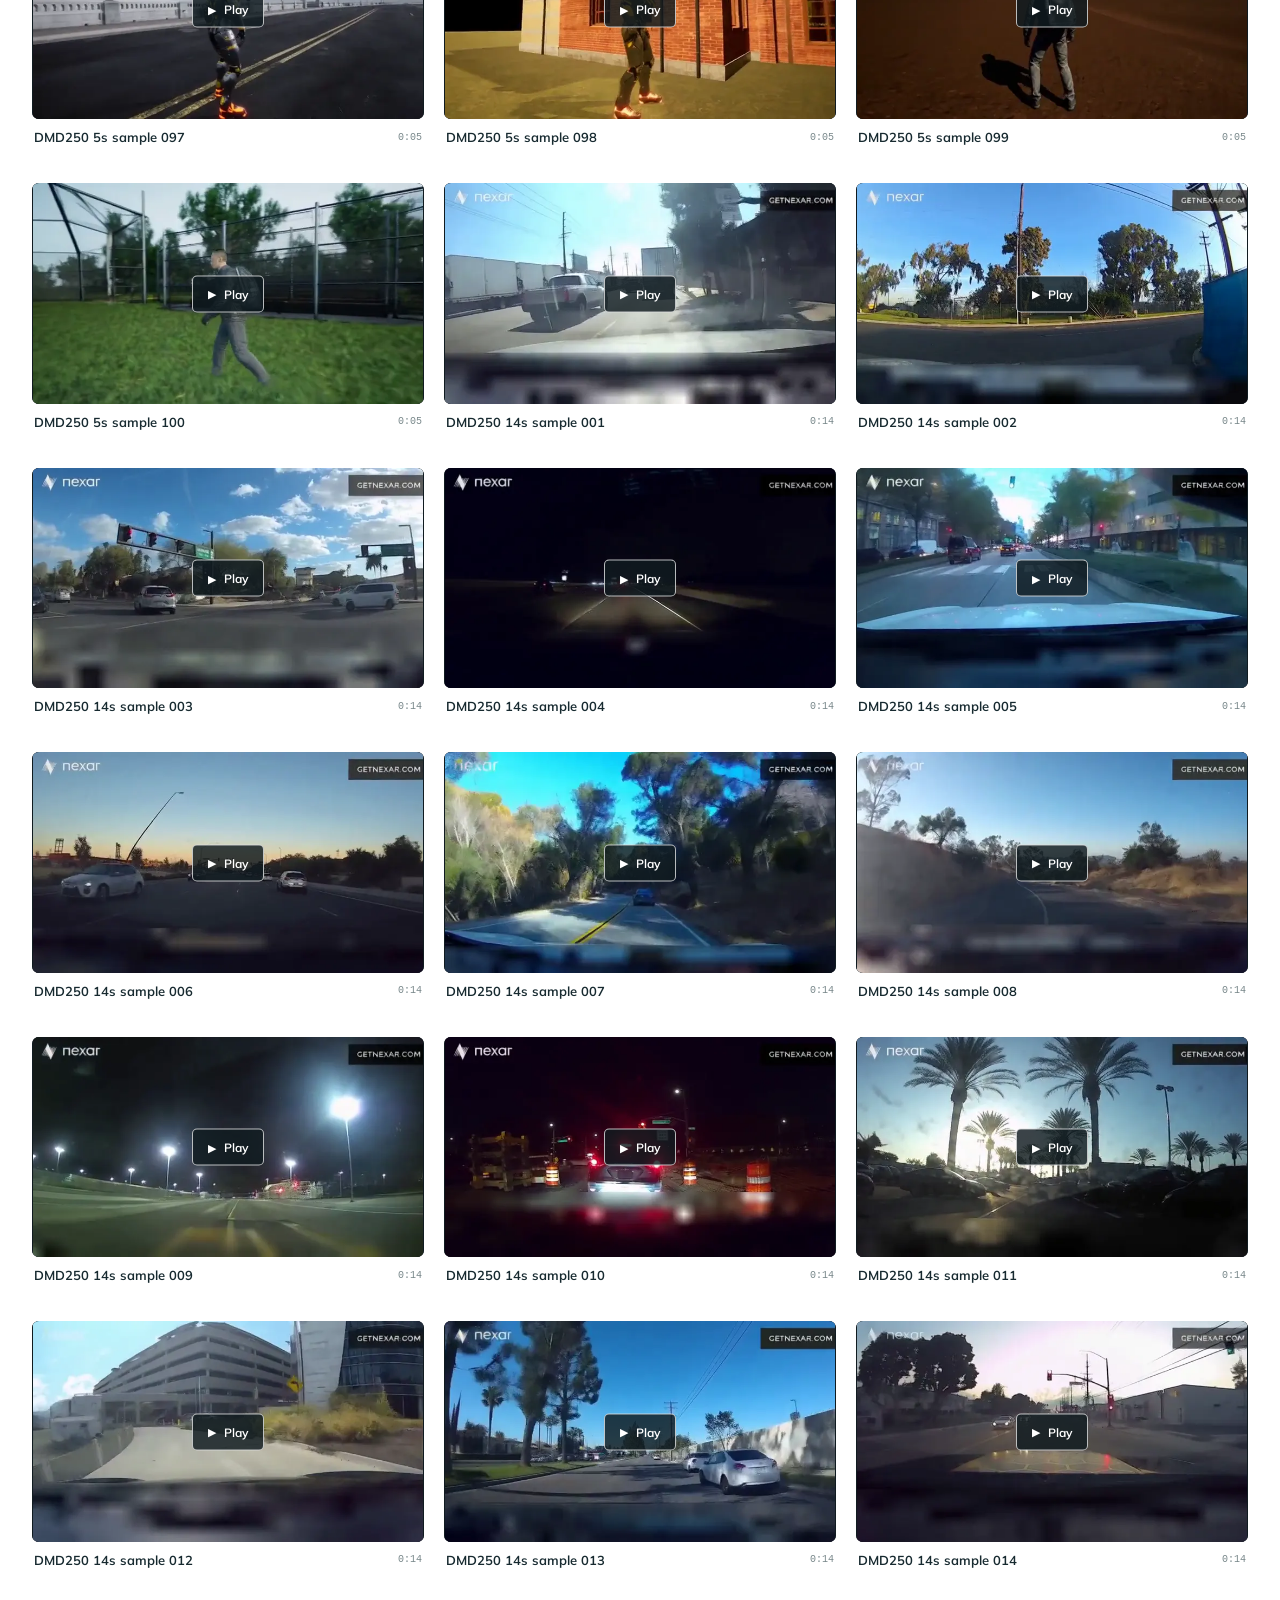
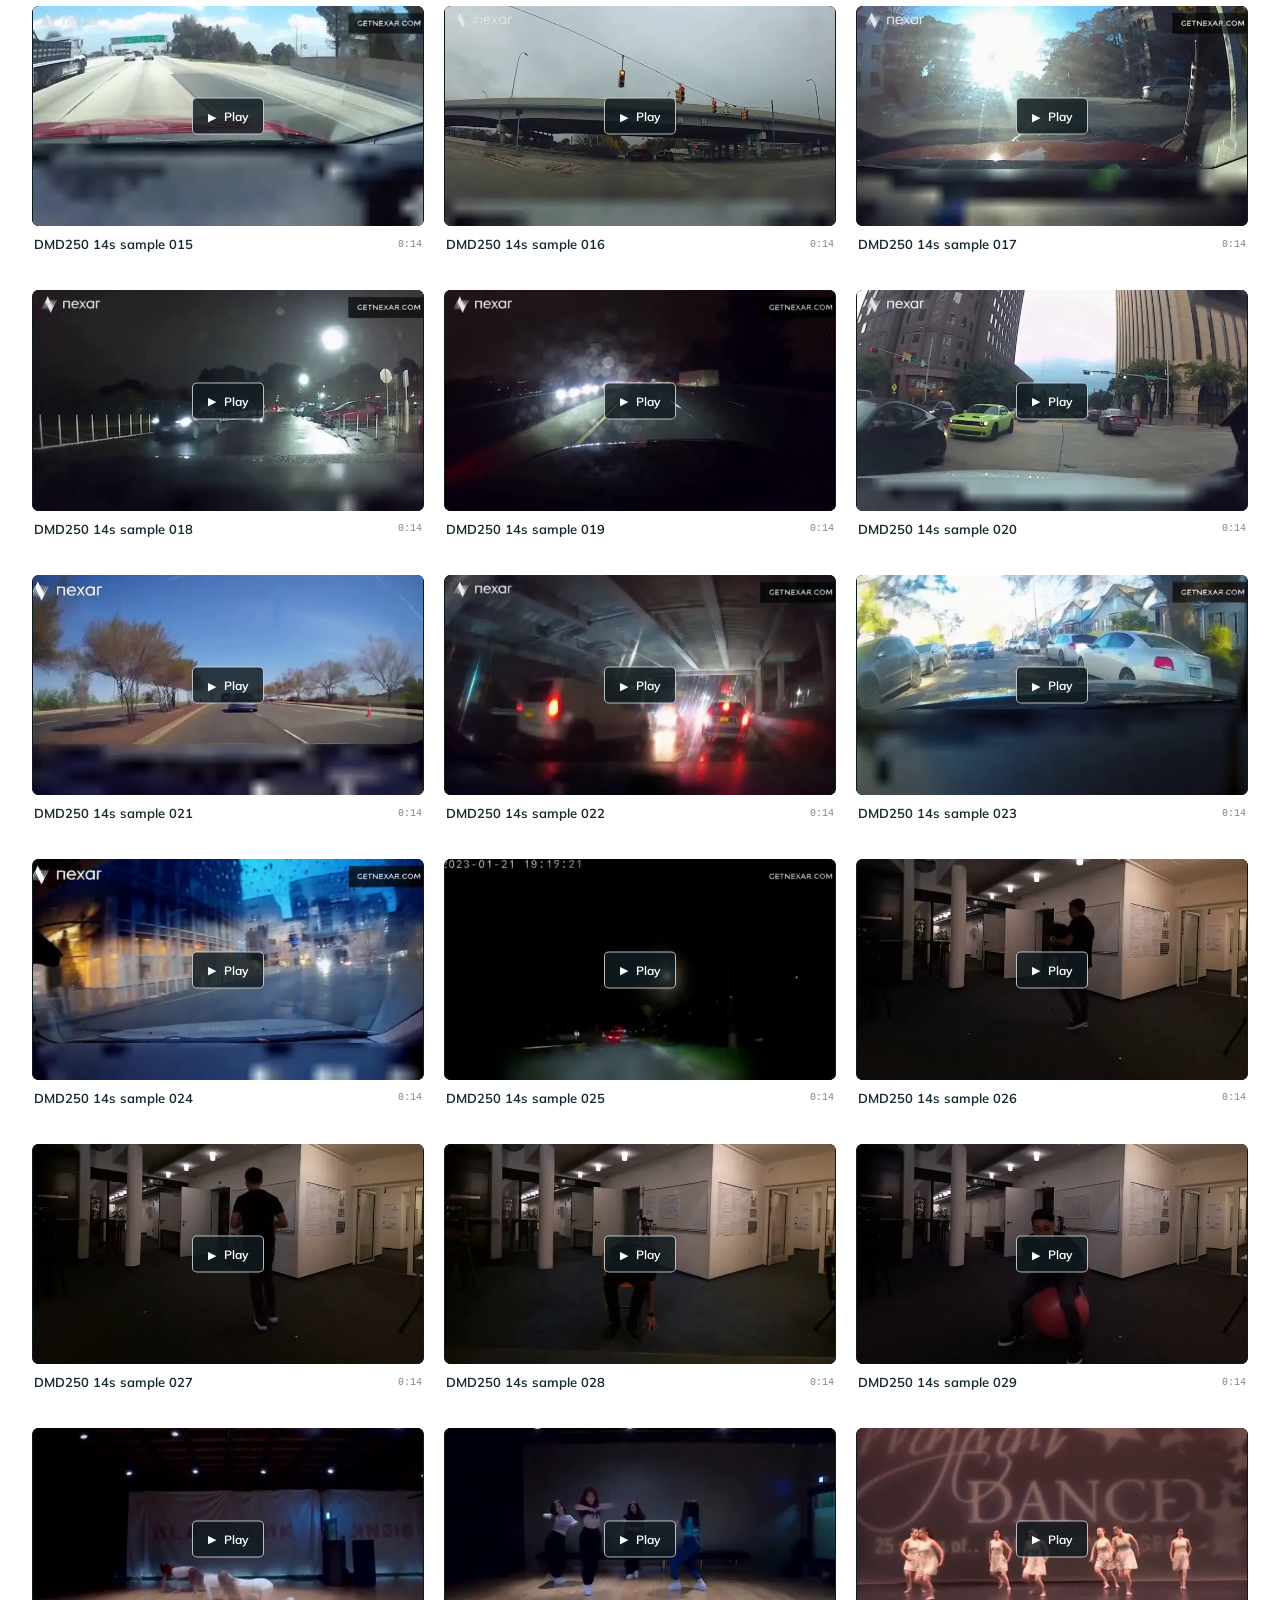
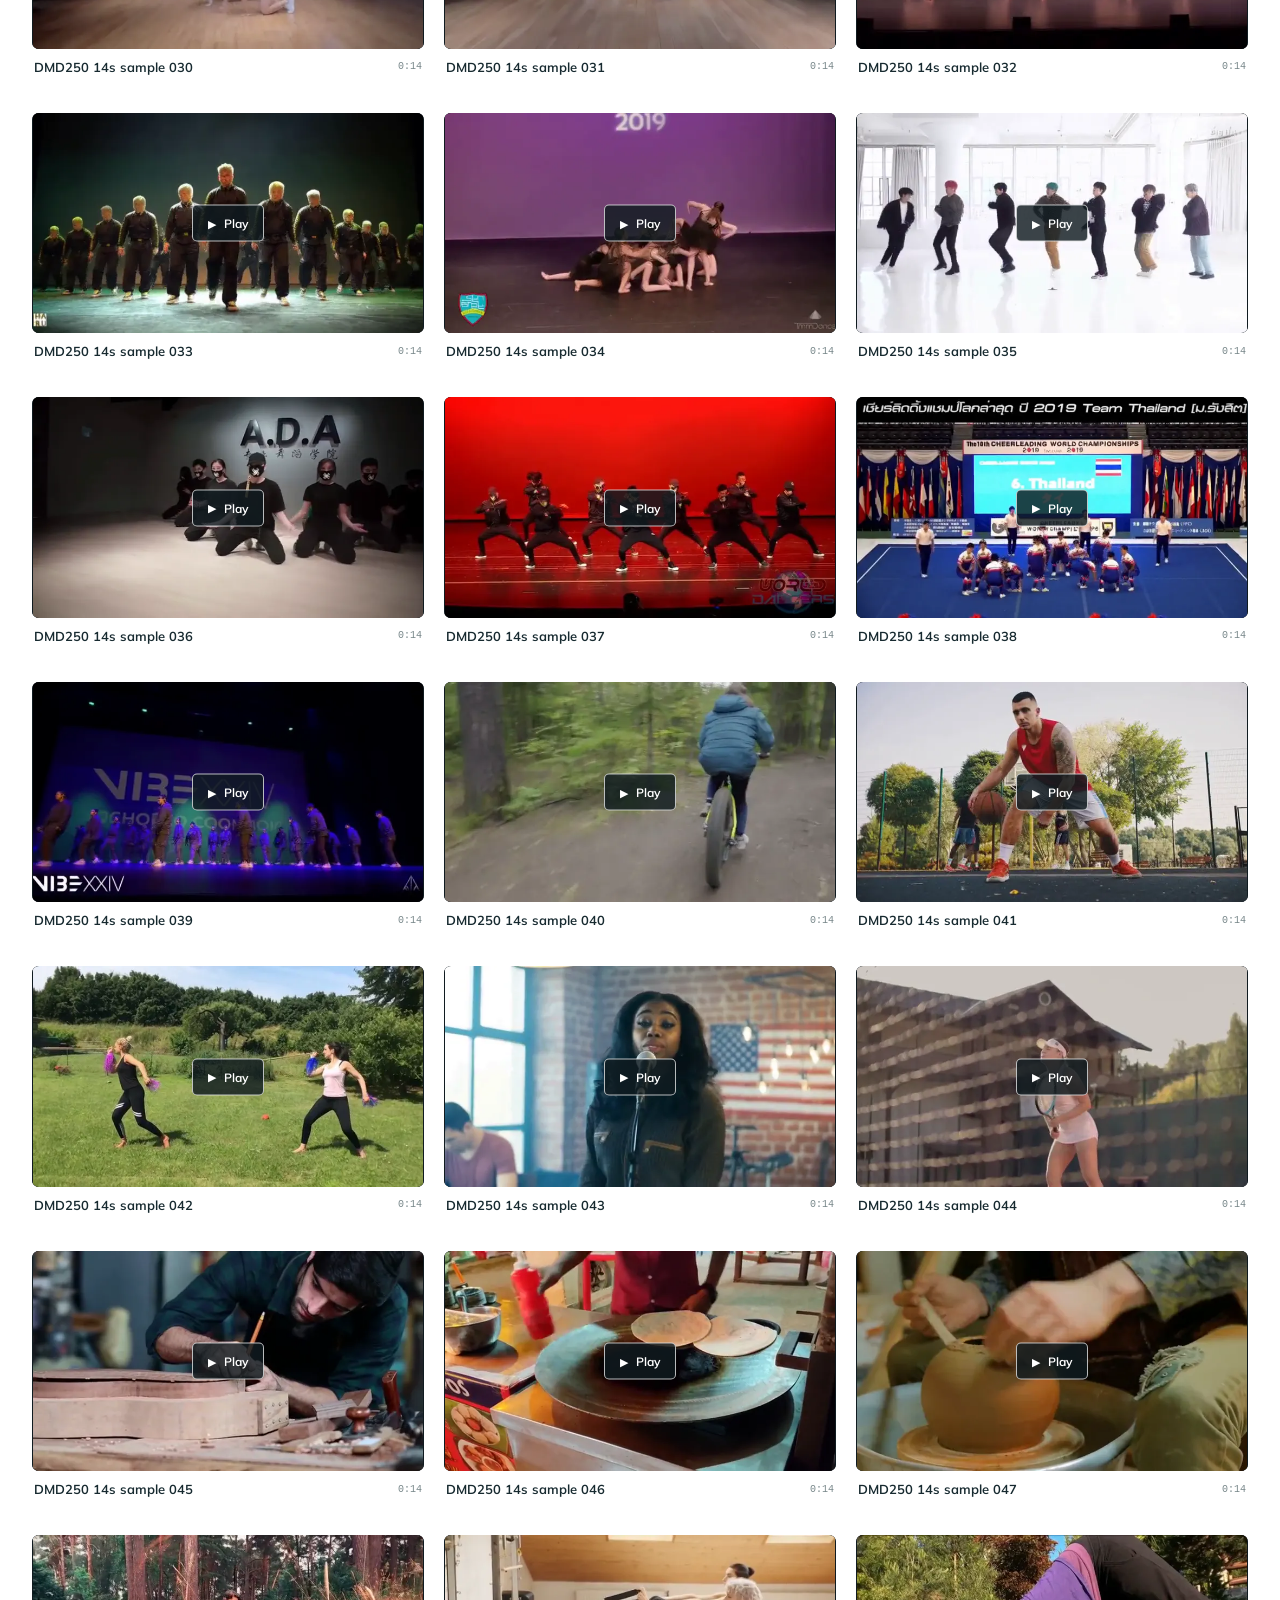
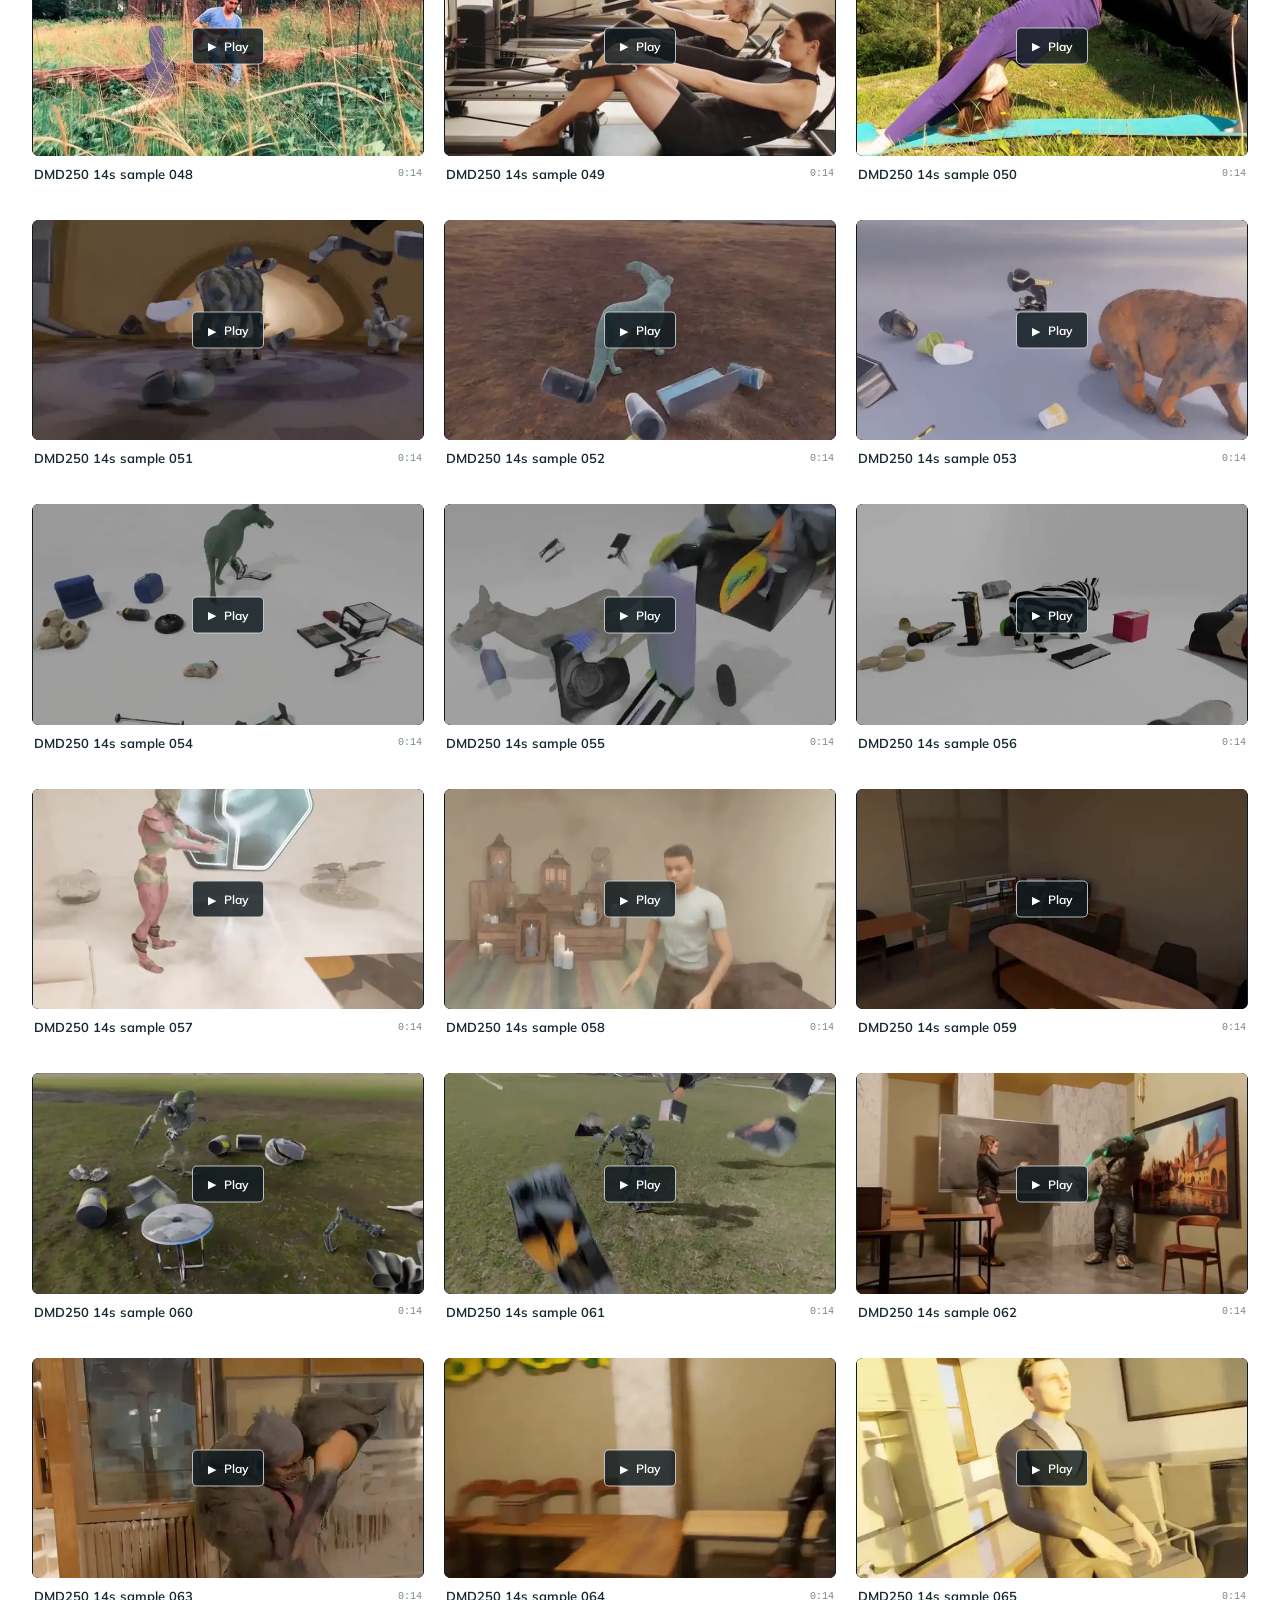
==== commit 76a3ecbc: "Remove selected anonymous gallery videos" ====
--- a/anonymous.html
+++ b/anonymous.html
@@ -30,7 +30,6 @@
       <button class="anonymous-filter" data-filter="60s" aria-pressed="false">60s</button>
       <button class="anonymous-filter" data-filter="scenes" aria-pressed="false">Scenes</button>
       <button class="anonymous-filter" data-filter="control" aria-pressed="false">Control</button>
-      <button class="anonymous-filter" data-filter="extended" aria-pressed="false">Extended</button>
     </div><span id="anonymous-count" aria-live="polite"></span></div>
     <section class="anonymous-grid" id="anonymous-grid" aria-label="Video demonstrations"></section>
   </main>
--- a/anonymous.css
+++ b/anonymous.css
@@ -2,6 +2,6 @@
 :root{font-family:PageSans,"Segoe UI",sans-serif;color:#172a30;background:#fff;font-synthesis:none;--ink:#172a30;--body:#526369;--muted:#78878a;--line:#dfe6e4;--teal:#357e70;--night:#101b20}
 *{box-sizing:border-box}html{scroll-behavior:smooth}body{margin:0;-webkit-font-smoothing:antialiased}button,input{font:inherit}button{cursor:pointer}button:focus-visible,input:focus-visible,video:focus-visible{outline:3px solid #3f9b8b;outline-offset:3px}[hidden]{display:none!important}
 .anonymous-container{width:min(1280px,calc(100% - 64px));margin-inline:auto}.anonymous-header{height:64px;border-bottom:1px solid var(--line);display:flex;align-items:center;font-size:12px;font-weight:650}.anonymous-header .anonymous-container{display:flex;justify-content:space-between;gap:20px}.anonymous-header span:last-child{color:var(--muted);font-weight:500}.anonymous-intro{padding:66px 0 38px}.anonymous-intro>p:first-child{font:500 11px/1.5 ui-monospace,monospace;text-transform:uppercase;color:var(--teal);margin:0 0 17px}.anonymous-intro h1{font-size:42px;font-weight:600;line-height:1.15;margin:0}.anonymous-intro>p:last-child{color:var(--body);font-size:14px;margin:12px 0 0}.anonymous-toolbar{display:flex;align-items:center;justify-content:space-between;gap:20px;border-bottom:1px solid var(--line);padding-bottom:17px;margin-bottom:24px}.anonymous-filters{display:flex;gap:8px;flex-wrap:wrap}.anonymous-filter{padding:8px 13px;background:transparent;border:1px solid var(--line);border-radius:24px;color:var(--body);font-size:11px}.anonymous-filter.active{background:var(--ink);border-color:var(--ink);color:#fff}.anonymous-toolbar>span{font:10px ui-monospace,monospace;color:var(--muted);white-space:nowrap}
-.anonymous-grid{display:grid;grid-template-columns:repeat(3,minmax(0,1fr));gap:28px 20px;padding-bottom:80px}.anonymous-video{min-width:0}.anonymous-video video{display:block;width:100%;aspect-ratio:16/9;object-fit:contain;background:var(--night);border-radius:7px}.anonymous-caption{display:flex;align-items:center;justify-content:space-between;gap:12px;padding:10px 2px}.anonymous-caption h2{font-size:13px;font-weight:650;margin:0}.anonymous-caption span,.anonymous-sync-time{font:10px ui-monospace,monospace;color:var(--muted)}.anonymous-group{grid-column:1/-1;display:grid;gap:20px}.anonymous-group-engine{grid-template-columns:repeat(3,minmax(0,1fr))}.anonymous-group-comparison{grid-template-columns:repeat(2,minmax(0,1fr))}.anonymous-group-title{grid-column:1/-1;font-size:17px;font-weight:650;margin:0}.anonymous-sync-controls{grid-column:1/-1;display:grid;grid-template-columns:auto minmax(120px,1fr) auto;align-items:center;gap:14px;border-top:1px solid var(--line);padding-top:15px}.anonymous-sync-toggle{background:var(--ink);color:#fff;border:0;border-radius:6px;padding:9px 14px;font-size:11px;font-weight:650}.anonymous-sync-controls input{width:100%;accent-color:var(--teal)}.anonymous-sync-time{white-space:nowrap}.anonymous-footer{border-top:1px solid var(--line);padding:20px 0;color:var(--muted);font-size:10px}
+.anonymous-grid{display:grid;grid-template-columns:repeat(3,minmax(0,1fr));gap:28px 20px;padding-bottom:80px}.anonymous-video{min-width:0}.anonymous-player{position:relative;width:100%;aspect-ratio:16/9;overflow:hidden;background:var(--night);border-radius:7px}.anonymous-player video,.anonymous-poster{position:absolute;inset:0;display:block;width:100%;height:100%;object-fit:contain;background:var(--night)}.anonymous-player video::-webkit-media-controls-fullscreen-button,.anonymous-player video::-webkit-media-controls-picture-in-picture-button{display:none!important}.anonymous-player video::-webkit-media-controls-enclosure{overflow:hidden}.anonymous-poster{z-index:1}.anonymous-play{position:absolute;z-index:2;left:50%;top:50%;transform:translate(-50%,-50%);display:flex;align-items:center;gap:8px;padding:10px 15px;border:1px solid rgb(255 255 255 / 70%);border-radius:5px;background:rgb(16 27 32 / 82%);color:#fff;font-size:12px;font-weight:650}.anonymous-play span:first-child{font-size:11px}.anonymous-play:hover{background:#172a30}.anonymous-caption{display:flex;align-items:center;justify-content:space-between;gap:12px;padding:10px 2px}.anonymous-caption h2{font-size:13px;font-weight:650;margin:0}.anonymous-caption span{font:10px ui-monospace,monospace;color:var(--muted)}.anonymous-group{grid-column:1/-1;display:grid;gap:20px}.anonymous-group-engine{grid-template-columns:repeat(3,minmax(0,1fr))}.anonymous-group-title{grid-column:1/-1;font-size:17px;font-weight:650;margin:0}.anonymous-footer{border-top:1px solid var(--line);padding:20px 0;color:var(--muted);font-size:10px}
 @media(max-width:800px){.anonymous-grid{grid-template-columns:repeat(2,minmax(0,1fr))}}
-@media(max-width:600px){.anonymous-container{width:calc(100% - 40px)}.anonymous-intro{padding:48px 0 28px}.anonymous-intro h1{font-size:34px}.anonymous-toolbar{align-items:flex-start;flex-direction:column;gap:12px}.anonymous-grid{grid-template-columns:1fr;gap:21px;padding-bottom:55px}.anonymous-group-engine,.anonymous-group-comparison{grid-template-columns:1fr;gap:21px}.anonymous-sync-controls{grid-template-columns:auto 1fr;gap:10px}.anonymous-sync-controls input{grid-column:1/-1;grid-row:2}.anonymous-sync-time{justify-self:end}.anonymous-header{font-size:10px}}
+@media(max-width:600px){.anonymous-container{width:calc(100% - 40px)}.anonymous-intro{padding:48px 0 28px}.anonymous-intro h1{font-size:34px}.anonymous-toolbar{align-items:flex-start;flex-direction:column;gap:12px}.anonymous-grid{grid-template-columns:1fr;gap:21px;padding-bottom:55px}.anonymous-group-engine{grid-template-columns:1fr}.anonymous-header{font-size:10px}}
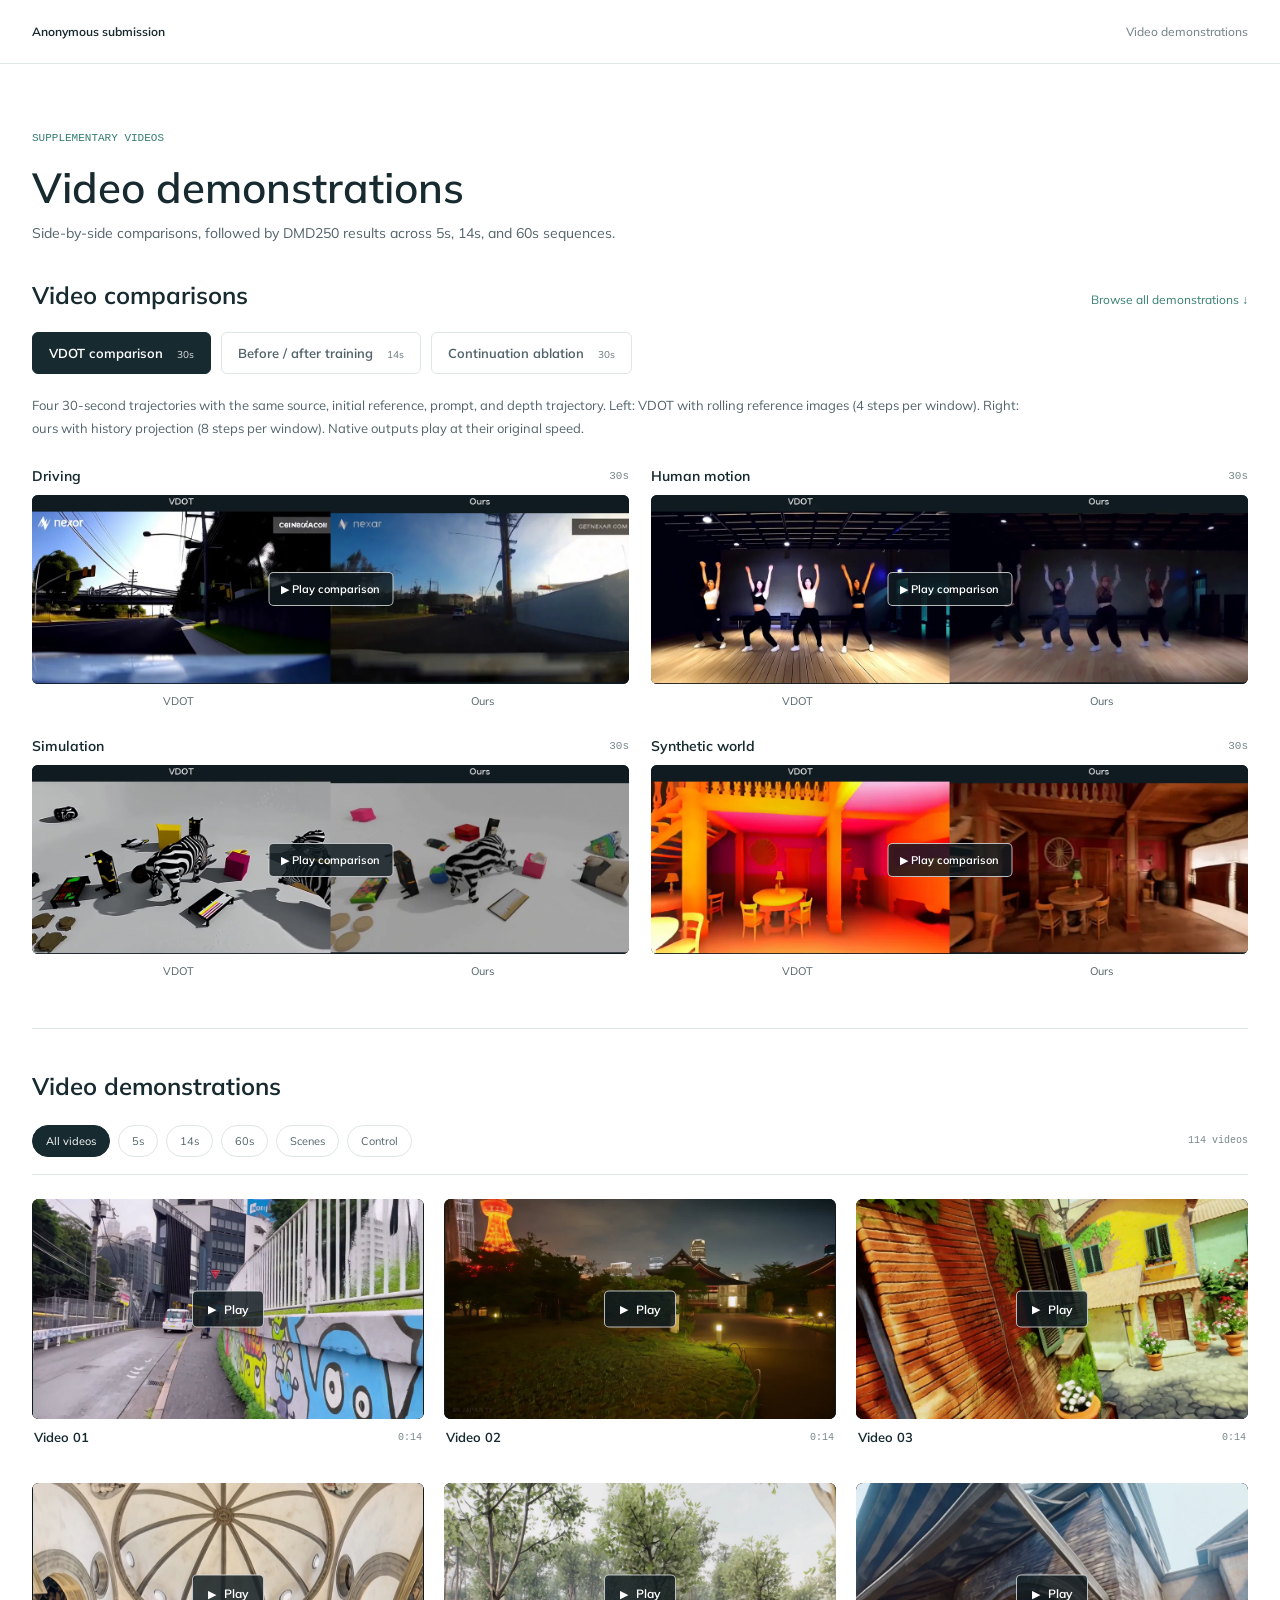
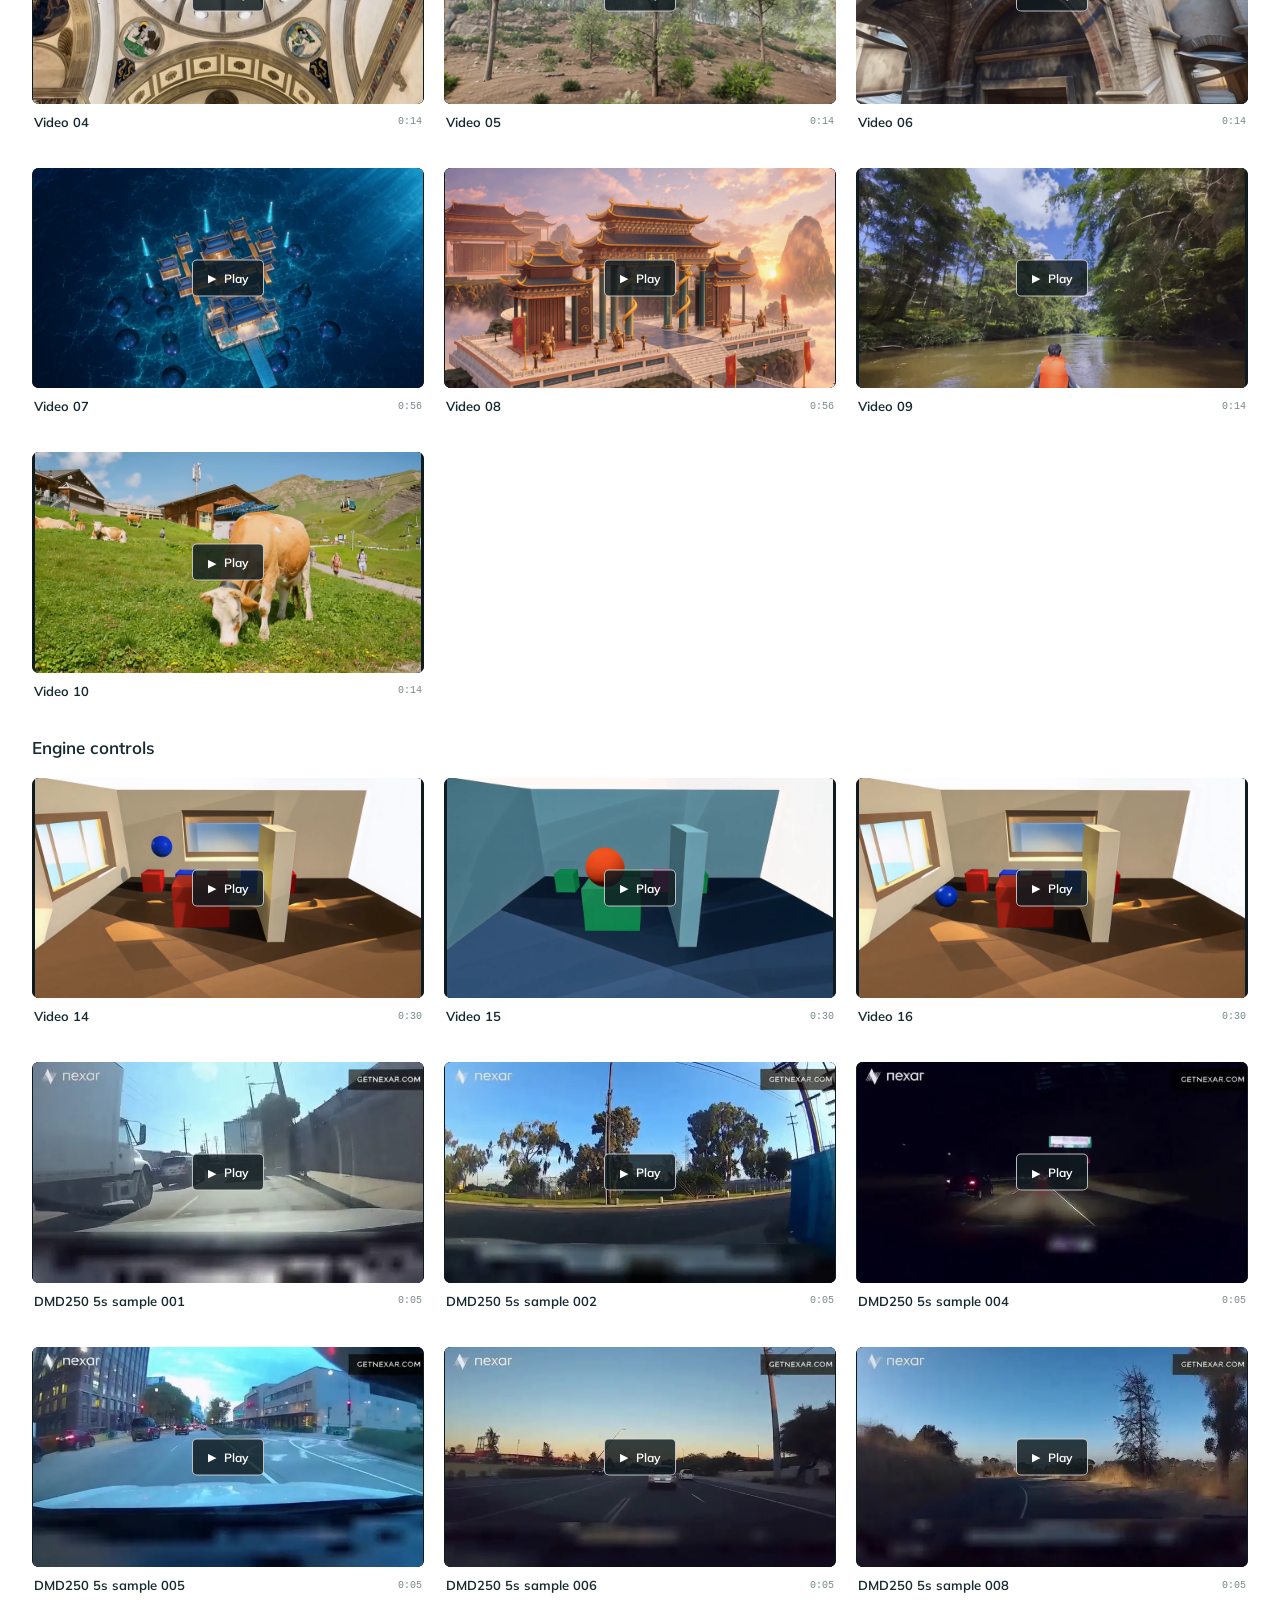
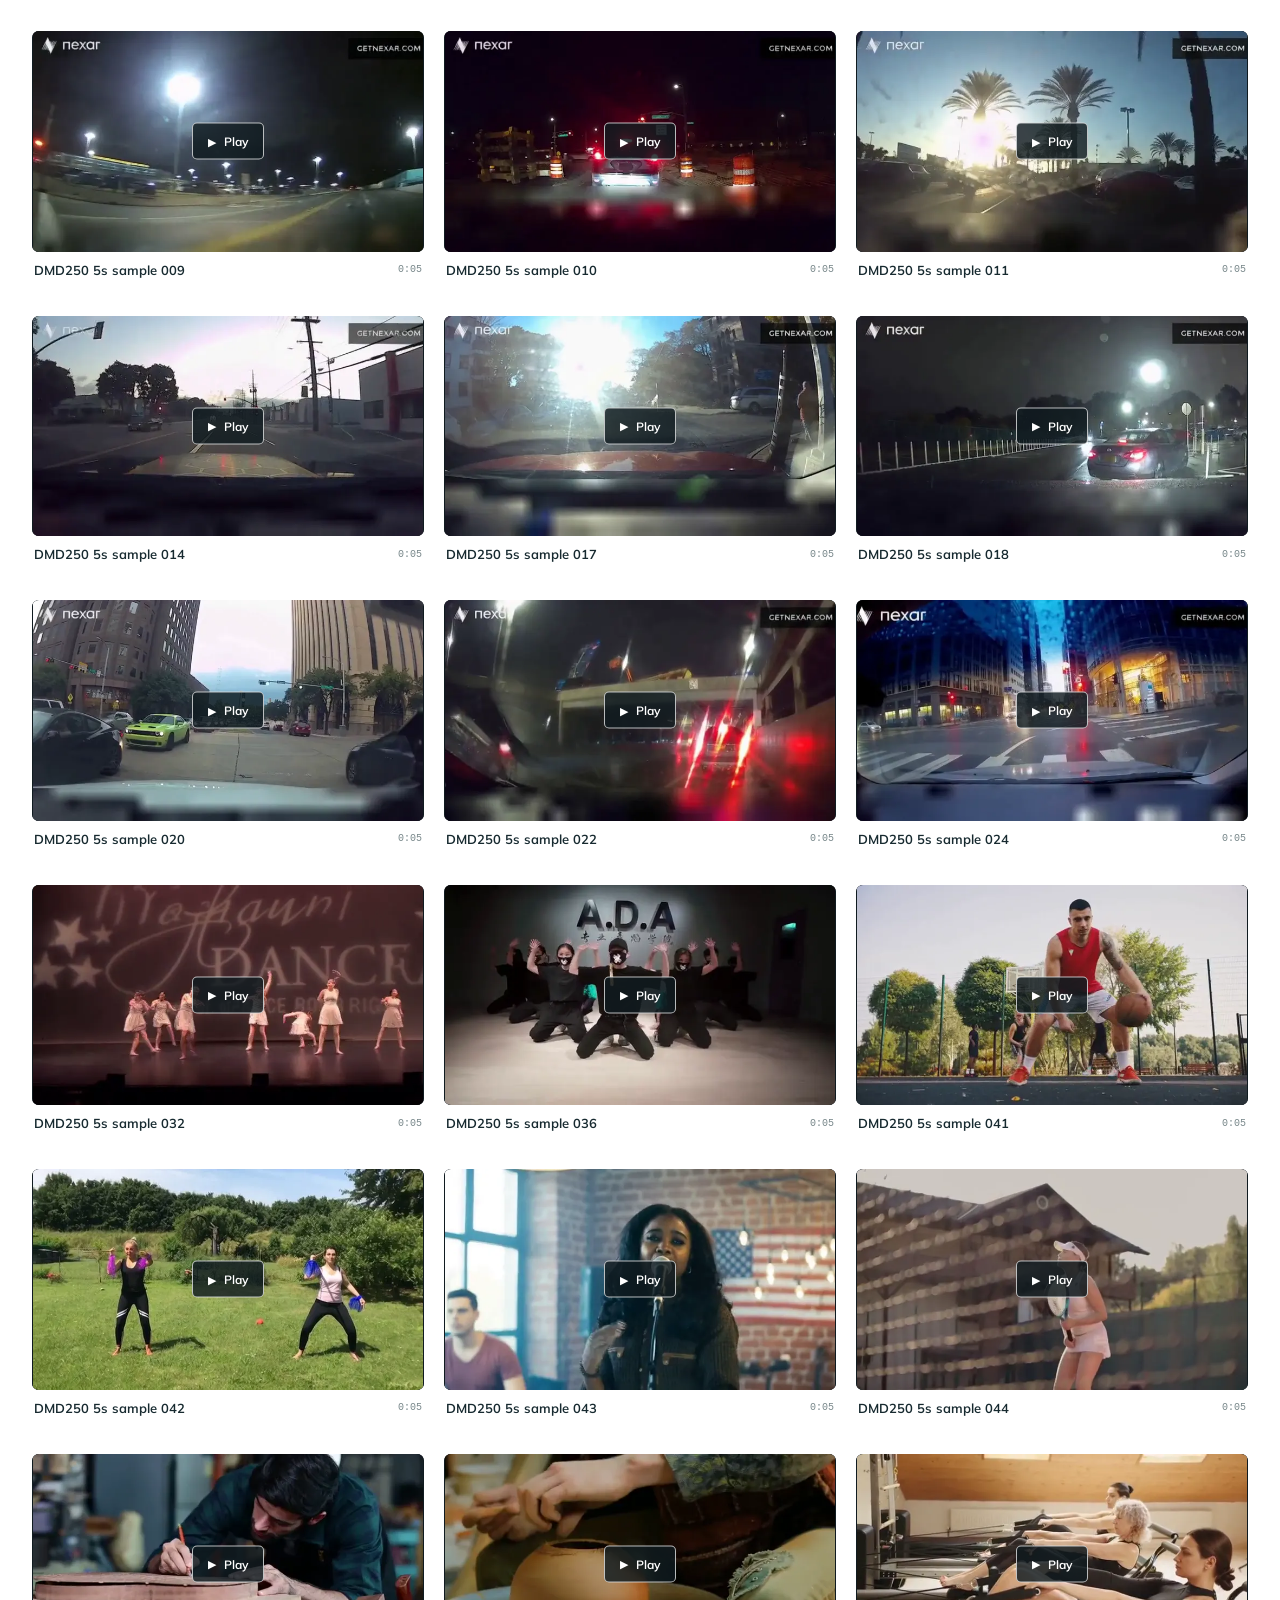
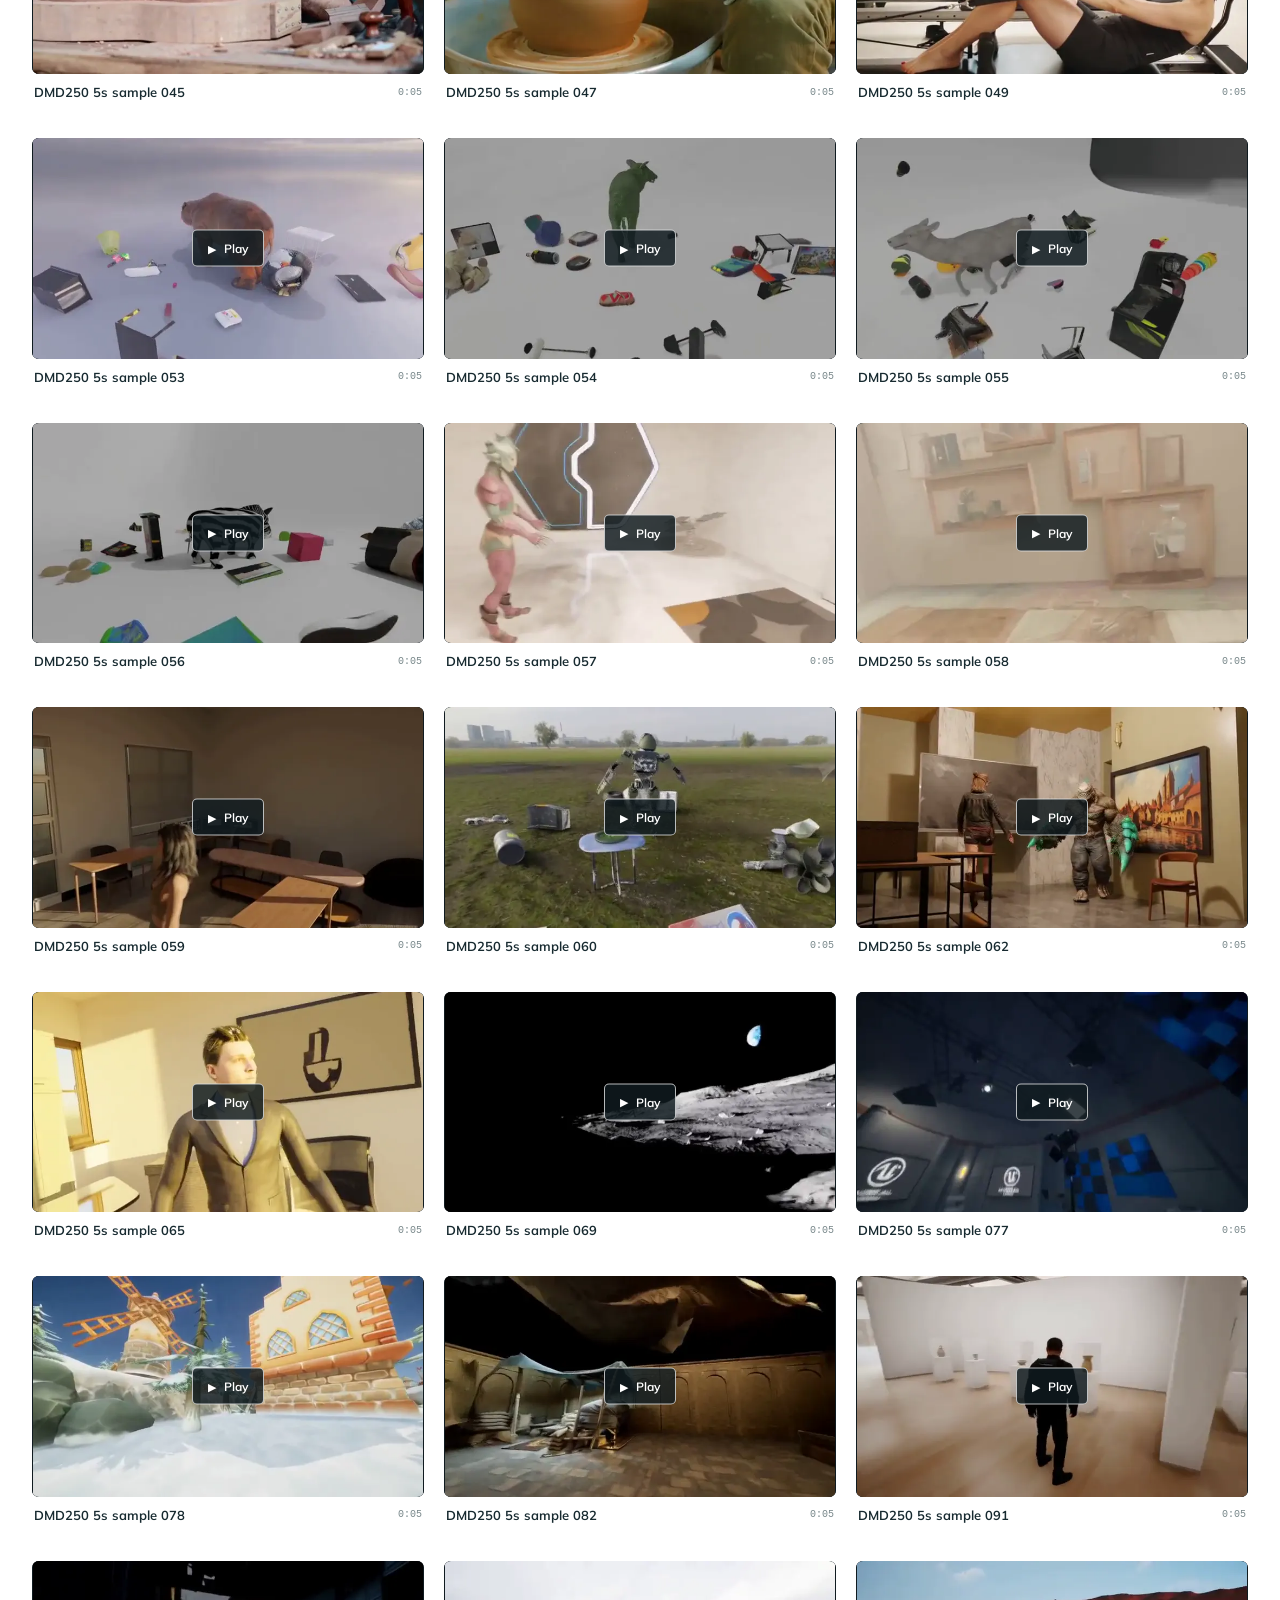
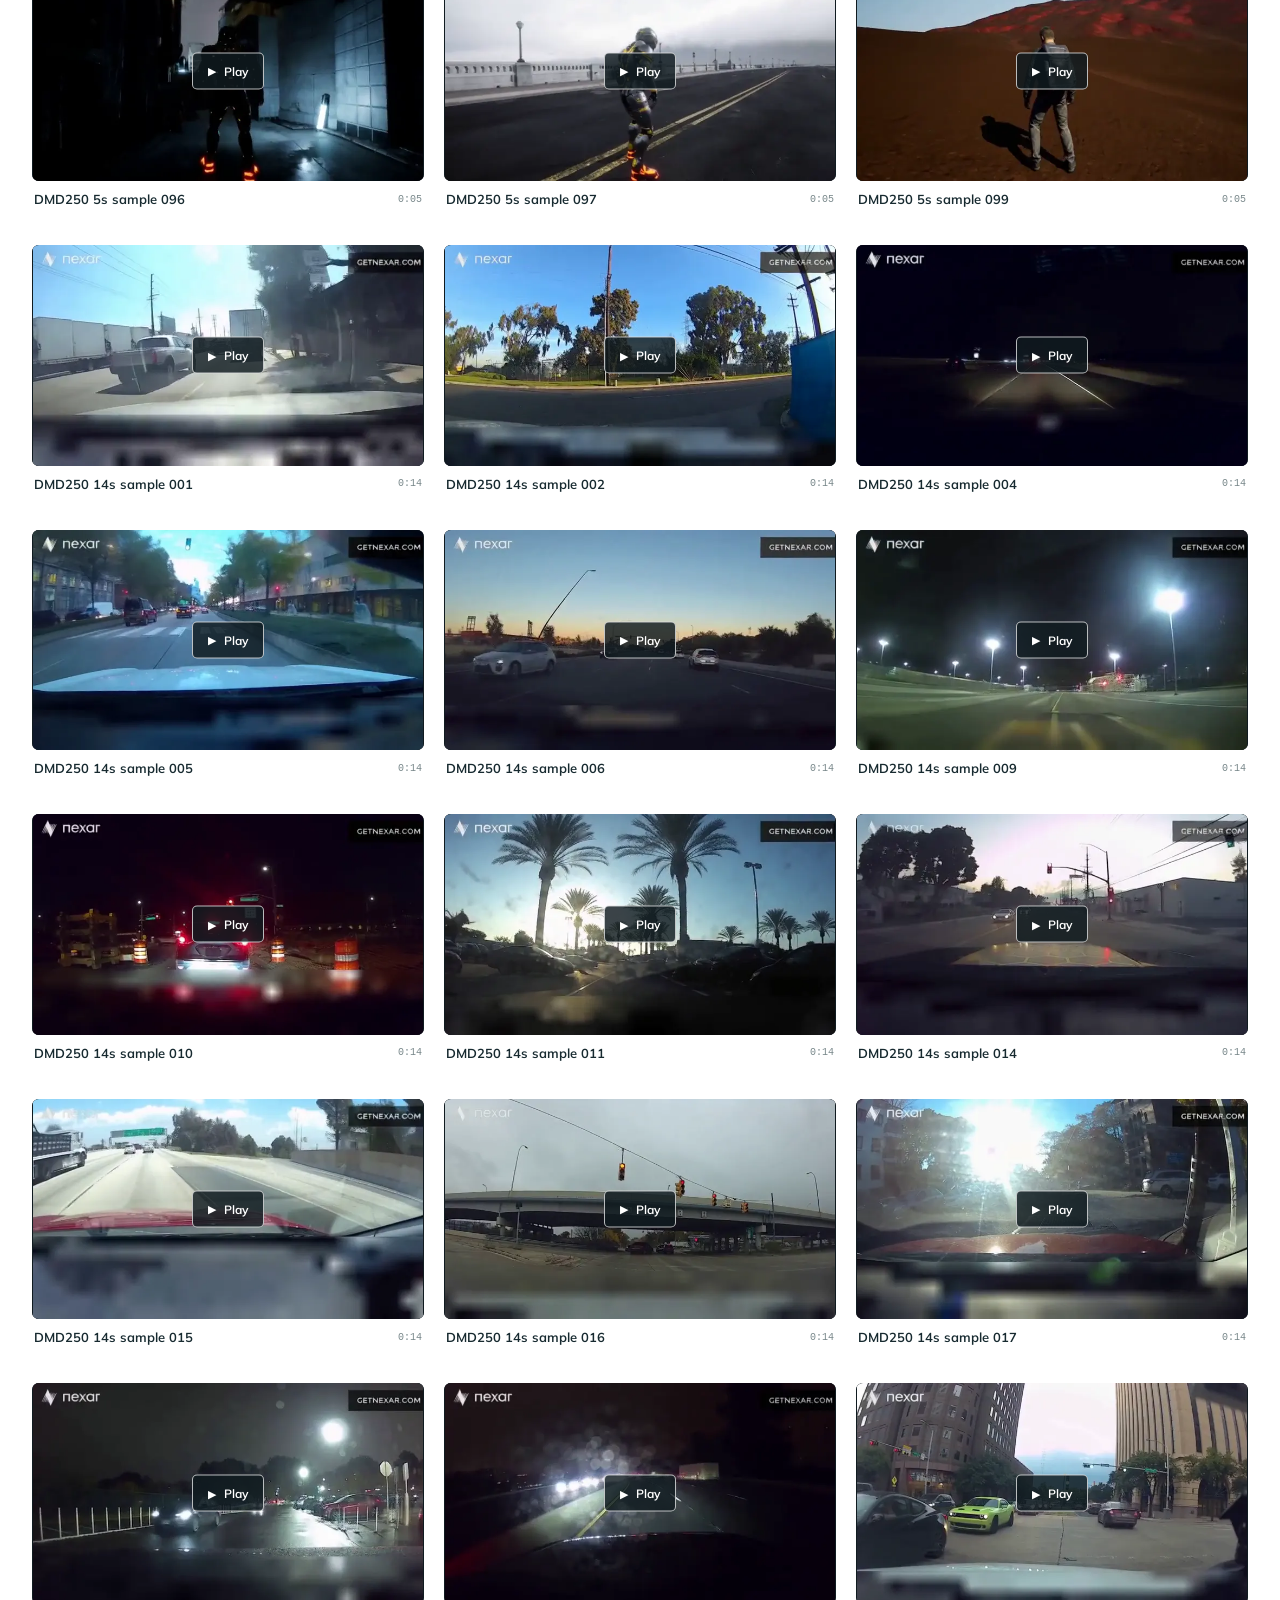
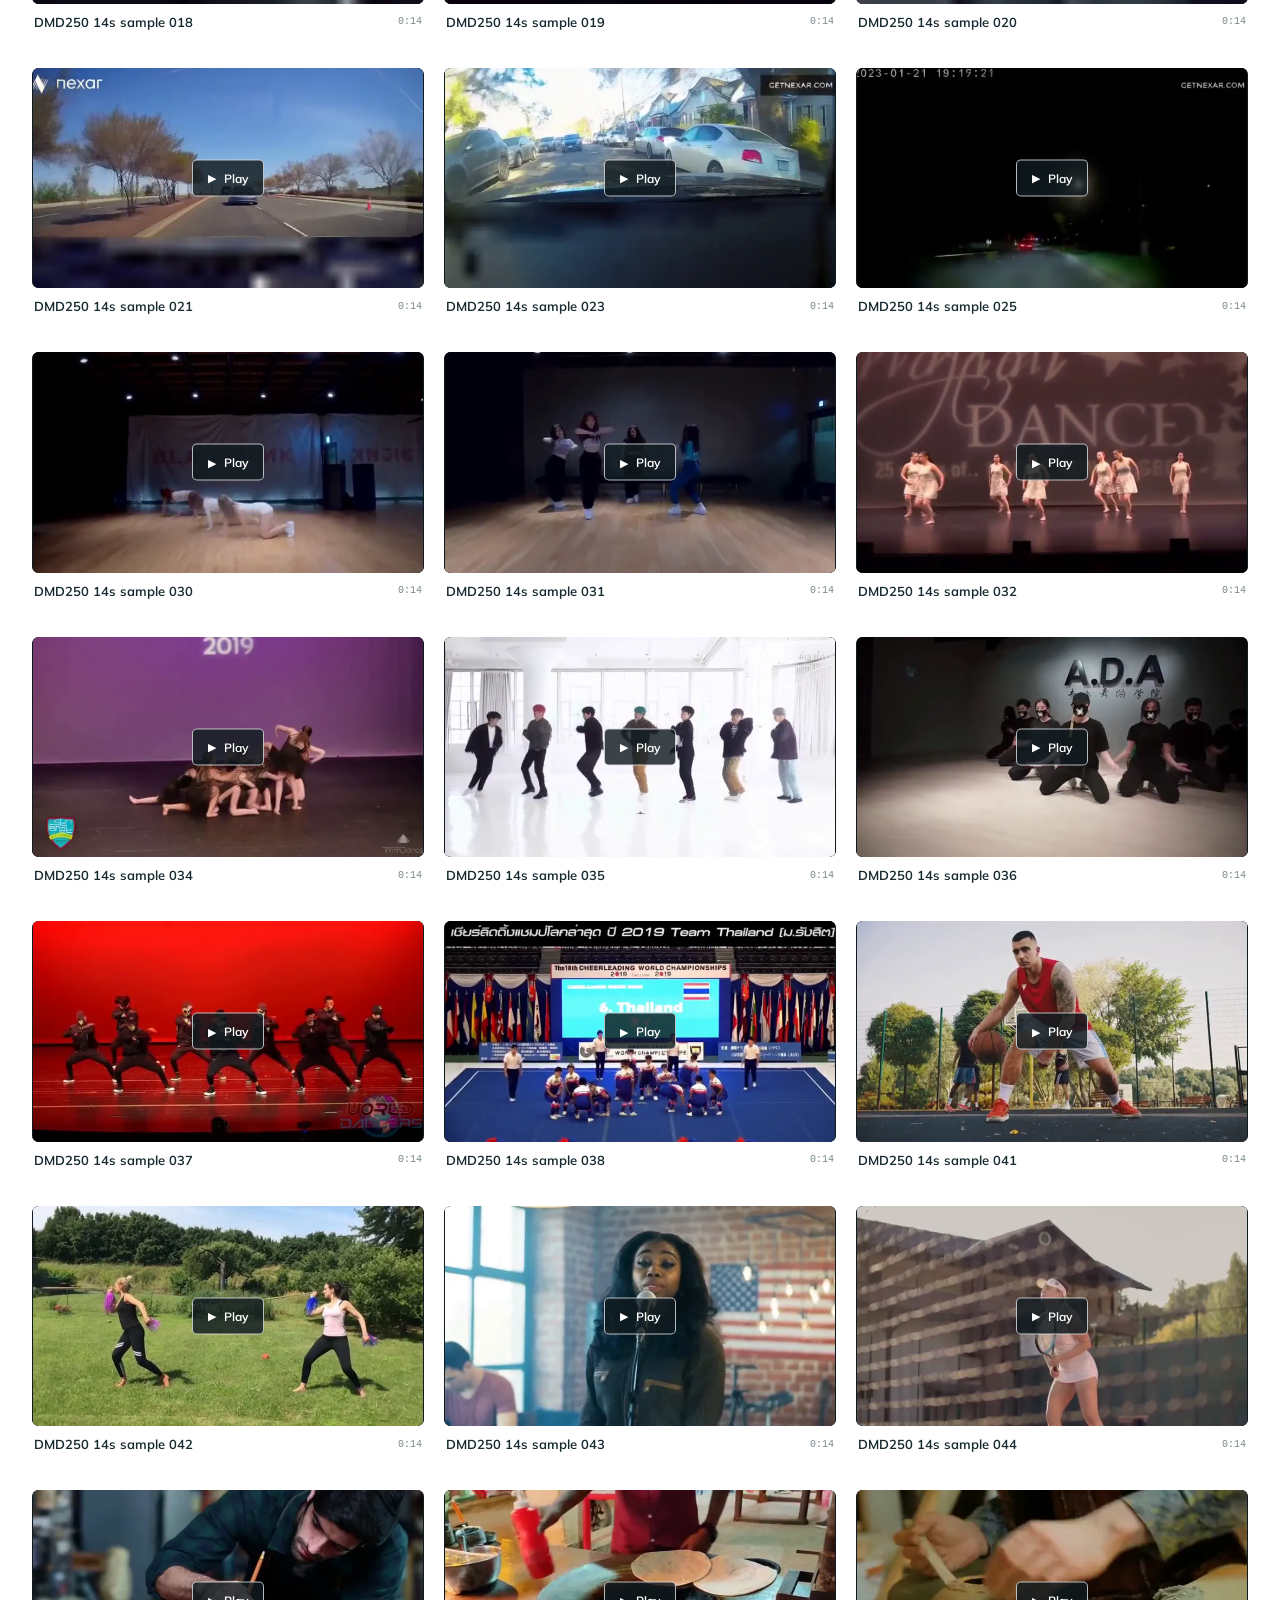
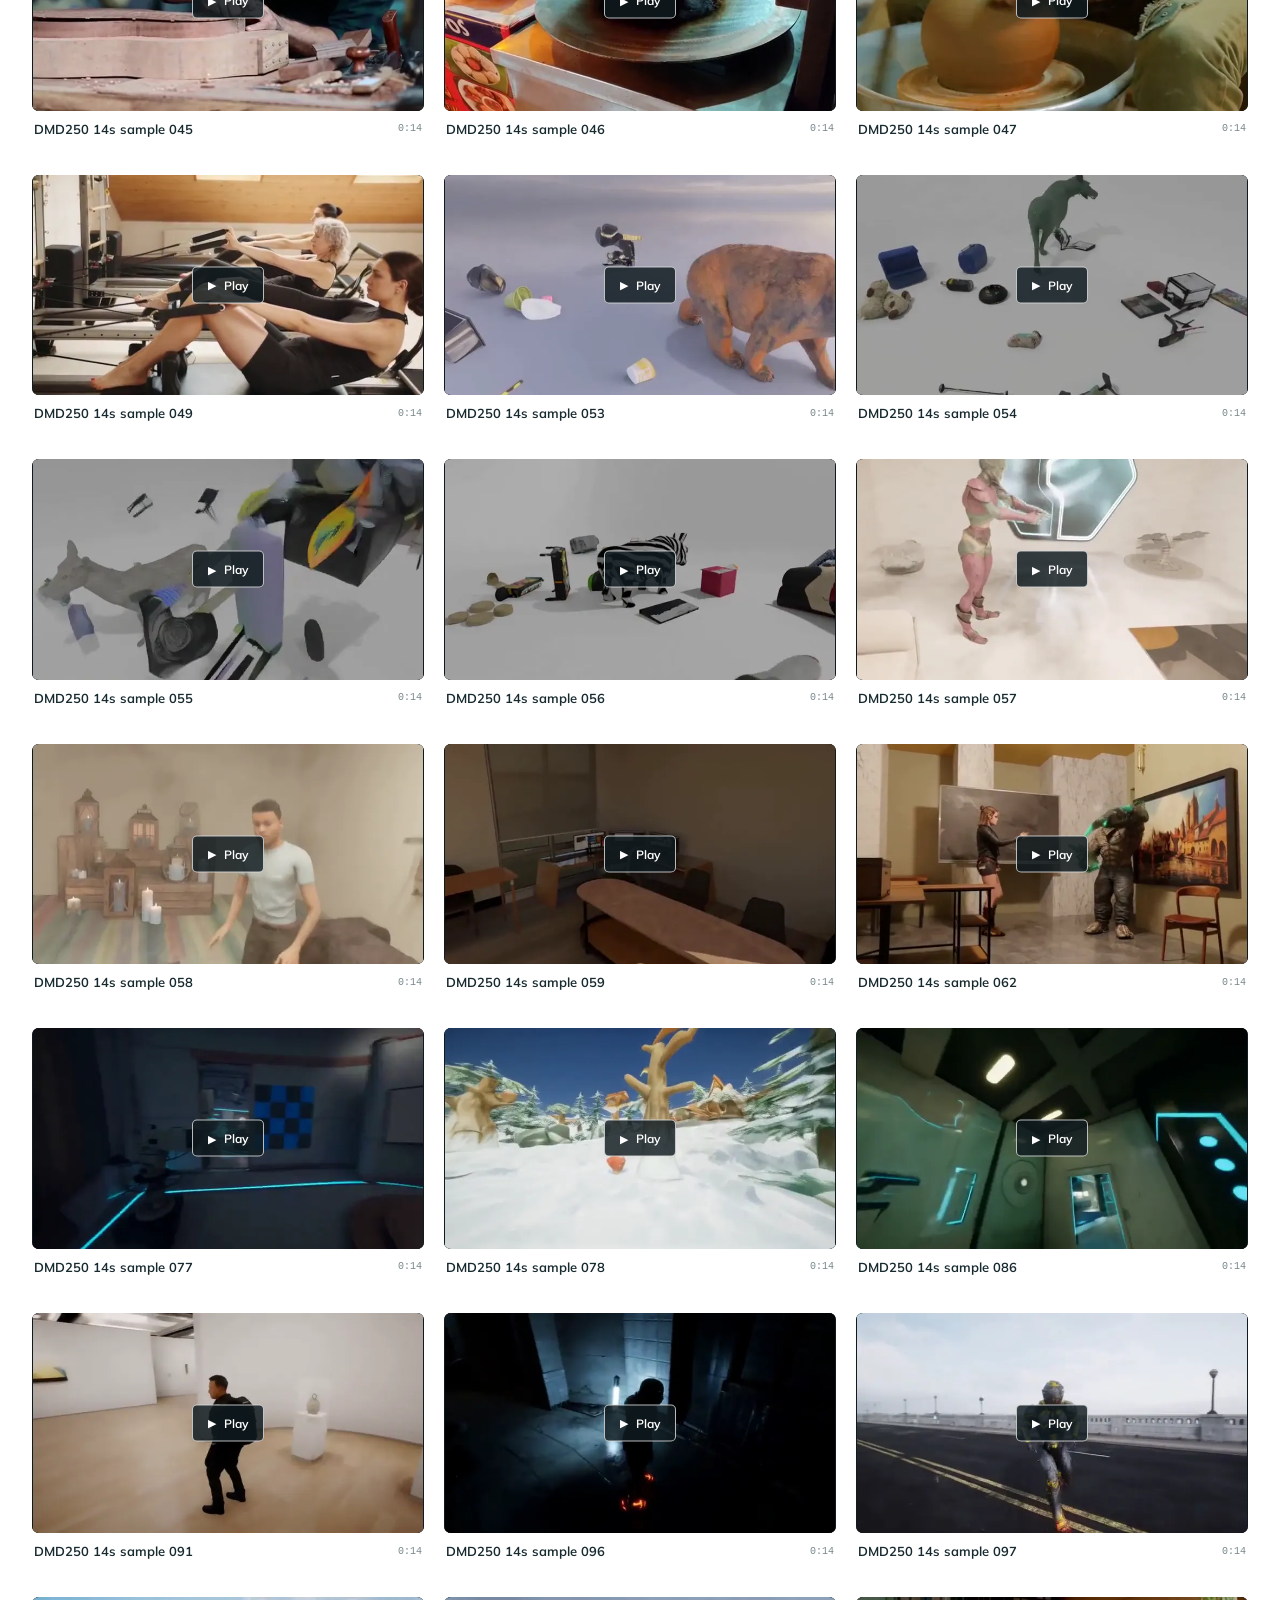
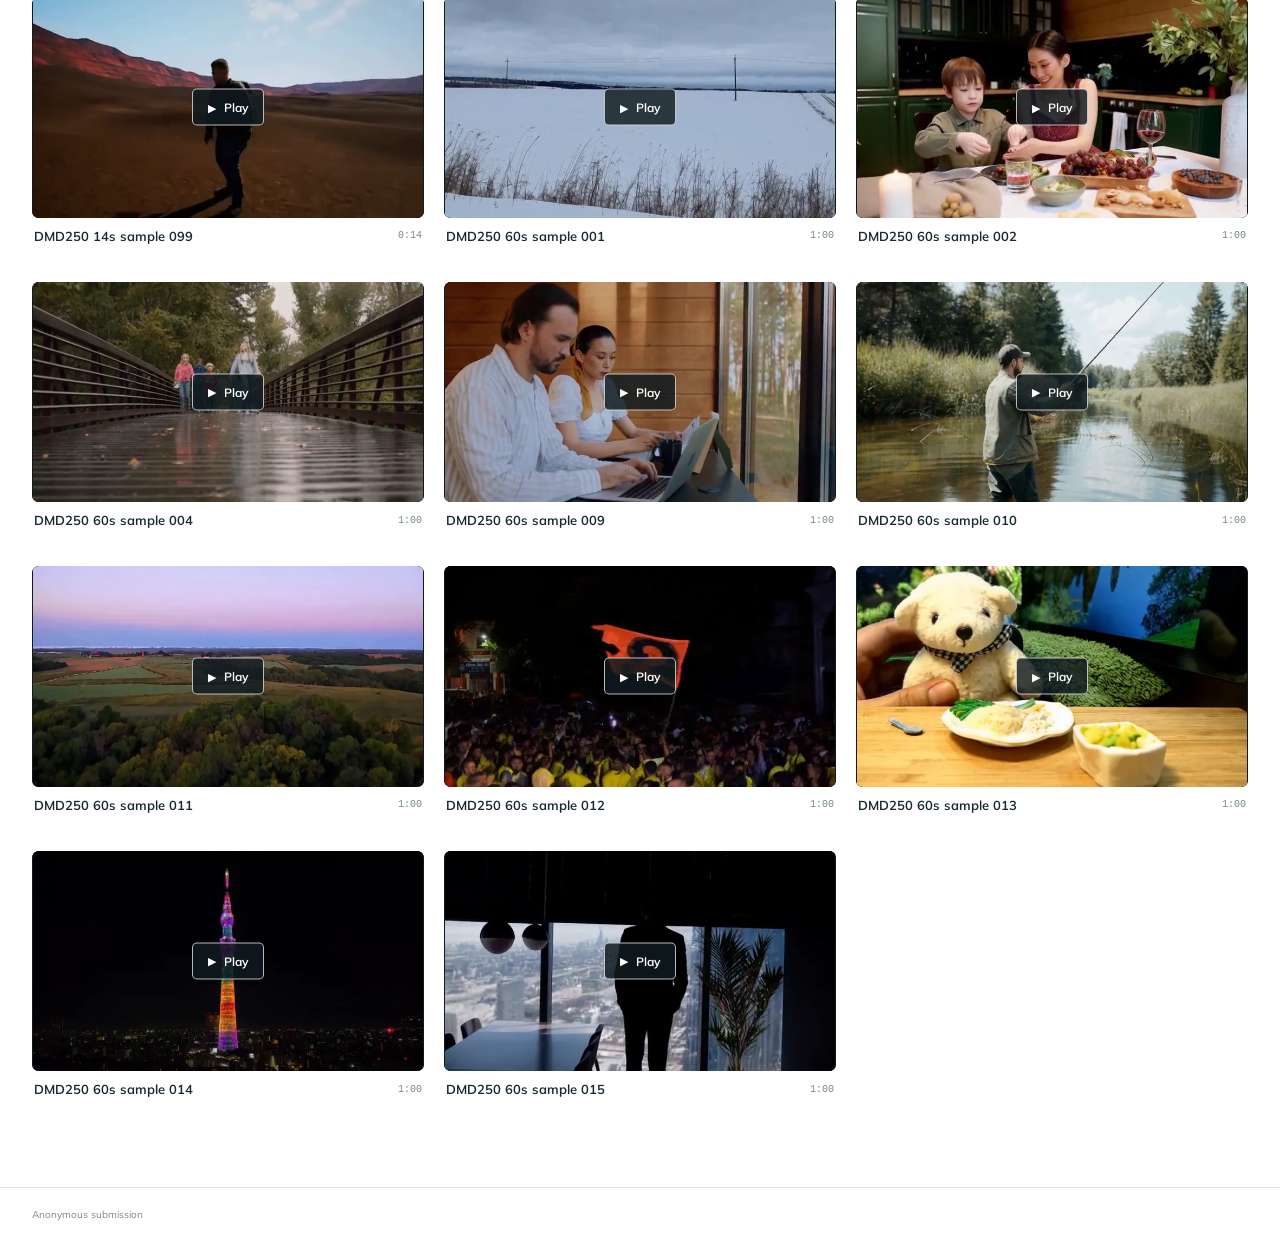
==== commit fbb99292: "Add synchronized VDOT, training, and continuation video comparisons" ====
--- a/anonymous.html
+++ b/anonymous.html
@@ -4,15 +4,18 @@
   <meta charset="utf-8">
   <meta name="viewport" content="width=device-width, initial-scale=1">
   <meta name="theme-color" content="#101b20">
-  <meta name="description" content="Anonymous DMD250 video results at 5, 14, and 60 seconds.">
+  <meta name="description" content="Anonymous video comparisons: VDOT, before and after training, and 30-second continuation ablations.">
   <meta property="og:title" content="Anonymous Video Demonstrations">
-  <meta property="og:description" content="DMD250 results across short and long video sequences.">
+  <meta property="og:description" content="Side-by-side video comparisons and short and long video demonstrations.">
   <meta property="og:type" content="website">
   <meta name="robots" content="noindex, nofollow">
   <title>Anonymous Video Demonstrations</title>
+  <link rel="icon" href="data:,">
   <link rel="stylesheet" href="anonymous.css">
   <script src="anonymous-media.js" defer></script>
   <script src="anonymous-dmd250-media.js" defer></script>
+  <script src="anonymous-comparison-media.js" defer></script>
+  <script src="anonymous-comparisons.js" defer></script>
   <script src="anonymous.js" defer></script>
 </head>
 <body class="anonymous-page">
@@ -21,8 +24,20 @@
     <section class="anonymous-intro" aria-labelledby="anonymous-title">
       <p class="eyebrow">Supplementary videos</p>
       <h1 id="anonymous-title">Video demonstrations</h1>
-      <p>DMD250 results across 5s, 14s, and 60s sequences.</p>
+      <p>Side-by-side comparisons, followed by DMD250 results across 5s, 14s, and 60s sequences.</p>
     </section>
+    <section class="anonymous-comparisons" id="comparisons" aria-labelledby="comparisons-title">
+      <div class="comparison-heading"><h2 id="comparisons-title">Video comparisons</h2><a href="#demonstrations">Browse all demonstrations <span aria-hidden="true">&darr;</span></a></div>
+      <div class="comparison-filters" role="group" aria-label="Choose a video comparison">
+        <button class="comparison-filter active" data-comparison="vdot" aria-pressed="true" aria-controls="comparison-grid">VDOT comparison <span>30s</span></button>
+        <button class="comparison-filter" data-comparison="training" aria-pressed="false" aria-controls="comparison-grid">Before / after training <span>14s</span></button>
+        <button class="comparison-filter" data-comparison="continuation" aria-pressed="false" aria-controls="comparison-grid">Continuation ablation <span>30s</span></button>
+      </div>
+      <p class="comparison-description" id="comparison-description" aria-live="polite"></p>
+      <div class="comparison-grid" id="comparison-grid" aria-label="Side-by-side video comparisons"></div>
+      <noscript><p>Enable JavaScript to browse the comparison videos.</p></noscript>
+    </section>
+    <h2 class="demonstrations-title" id="demonstrations">Video demonstrations</h2>
     <div class="anonymous-toolbar"><div class="anonymous-filters" role="group" aria-label="Filter videos">
       <button class="anonymous-filter active" data-filter="all" aria-pressed="true">All videos</button>
       <button class="anonymous-filter" data-filter="5s" aria-pressed="false">5s</button>
--- a/anonymous.css
+++ b/anonymous.css
@@ -5,3 +5,28 @@
 .anonymous-grid{display:grid;grid-template-columns:repeat(3,minmax(0,1fr));gap:28px 20px;padding-bottom:80px}.anonymous-video{min-width:0}.anonymous-player{position:relative;width:100%;aspect-ratio:16/9;overflow:hidden;background:var(--night);border-radius:7px}.anonymous-player video,.anonymous-poster{position:absolute;inset:0;display:block;width:100%;height:100%;object-fit:contain;background:var(--night)}.anonymous-player video::-webkit-media-controls-fullscreen-button,.anonymous-player video::-webkit-media-controls-picture-in-picture-button{display:none!important}.anonymous-player video::-webkit-media-controls-enclosure{overflow:hidden}.anonymous-poster{z-index:1}.anonymous-play{position:absolute;z-index:2;left:50%;top:50%;transform:translate(-50%,-50%);display:flex;align-items:center;gap:8px;padding:10px 15px;border:1px solid rgb(255 255 255 / 70%);border-radius:5px;background:rgb(16 27 32 / 82%);color:#fff;font-size:12px;font-weight:650}.anonymous-play span:first-child{font-size:11px}.anonymous-play:hover{background:#172a30}.anonymous-caption{display:flex;align-items:center;justify-content:space-between;gap:12px;padding:10px 2px}.anonymous-caption h2{font-size:13px;font-weight:650;margin:0}.anonymous-caption span{font:10px ui-monospace,monospace;color:var(--muted)}.anonymous-group{grid-column:1/-1;display:grid;gap:20px}.anonymous-group-engine{grid-template-columns:repeat(3,minmax(0,1fr))}.anonymous-group-title{grid-column:1/-1;font-size:17px;font-weight:650;margin:0}.anonymous-footer{border-top:1px solid var(--line);padding:20px 0;color:var(--muted);font-size:10px}
 @media(max-width:800px){.anonymous-grid{grid-template-columns:repeat(2,minmax(0,1fr))}}
 @media(max-width:600px){.anonymous-container{width:calc(100% - 40px)}.anonymous-intro{padding:48px 0 28px}.anonymous-intro h1{font-size:34px}.anonymous-toolbar{align-items:flex-start;flex-direction:column;gap:12px}.anonymous-grid{grid-template-columns:1fr;gap:21px;padding-bottom:55px}.anonymous-group-engine{grid-template-columns:1fr}.anonymous-header{font-size:10px}}
+
+.anonymous-comparisons{padding-bottom:48px;margin-bottom:42px;border-bottom:1px solid var(--line)}
+.comparison-heading{display:flex;align-items:baseline;justify-content:space-between;gap:20px;margin-bottom:22px}
+.comparison-heading h2,.demonstrations-title{font-size:24px;font-weight:650;margin:0}
+.comparison-heading a{color:var(--teal);font-size:12px;text-decoration:none}
+.comparison-heading a:hover{text-decoration:underline}
+.comparison-heading a:focus-visible{outline:3px solid #3f9b8b;outline-offset:4px}
+.comparison-filters{display:flex;gap:10px;flex-wrap:wrap}
+.comparison-filter{border:1px solid var(--line);border-radius:6px;padding:12px 16px;background:#fff;color:var(--body);font-size:13px;font-weight:650}
+.comparison-filter span{font-size:10px;font-weight:500;margin-left:10px;opacity:.8}
+.comparison-filter.active{background:var(--ink);border-color:var(--ink);color:#fff}
+.comparison-description{font-size:13px;line-height:1.8;color:var(--body);max-width:1000px;margin:20px 0 26px}
+.comparison-grid{display:grid;grid-template-columns:repeat(2,minmax(0,1fr));gap:28px 22px}
+.comparison-card{min-width:0}
+.comparison-card-heading{display:flex;justify-content:space-between;gap:12px;align-items:center;margin-bottom:10px}
+.comparison-card-heading h3{font-size:14px;font-weight:650;margin:0}
+.comparison-card-heading>span{font:11px ui-monospace,monospace;color:var(--muted)}
+.comparison-player{position:relative;aspect-ratio:1440/456;background:var(--night);border-radius:6px;overflow:hidden}
+.comparison-player video{display:block;width:100%;height:100%;object-fit:contain}
+.comparison-player .anonymous-play{font-size:11px;padding:9px 12px;white-space:nowrap}
+.comparison-labels{display:grid;grid-template-columns:1fr 1fr;gap:10px;text-align:center;color:var(--body);font-size:11px;line-height:1.5;padding-top:9px}
+.demonstrations-title{margin-bottom:24px;scroll-margin-top:24px}
+@media(max-width:900px){.comparison-grid{grid-template-columns:1fr}}
+@media(max-width:600px){.comparison-heading{align-items:flex-start;flex-direction:column;gap:12px}.comparison-heading h2,.demonstrations-title{font-size:22px}.comparison-filters{gap:7px}.comparison-filter{padding:10px 12px;font-size:12px}.comparison-description{font-size:12px}.comparison-labels{font-size:10px}.comparison-player .anonymous-play{padding:7px 10px;font-size:10px}}
+@media(prefers-reduced-motion:reduce){html{scroll-behavior:auto}}
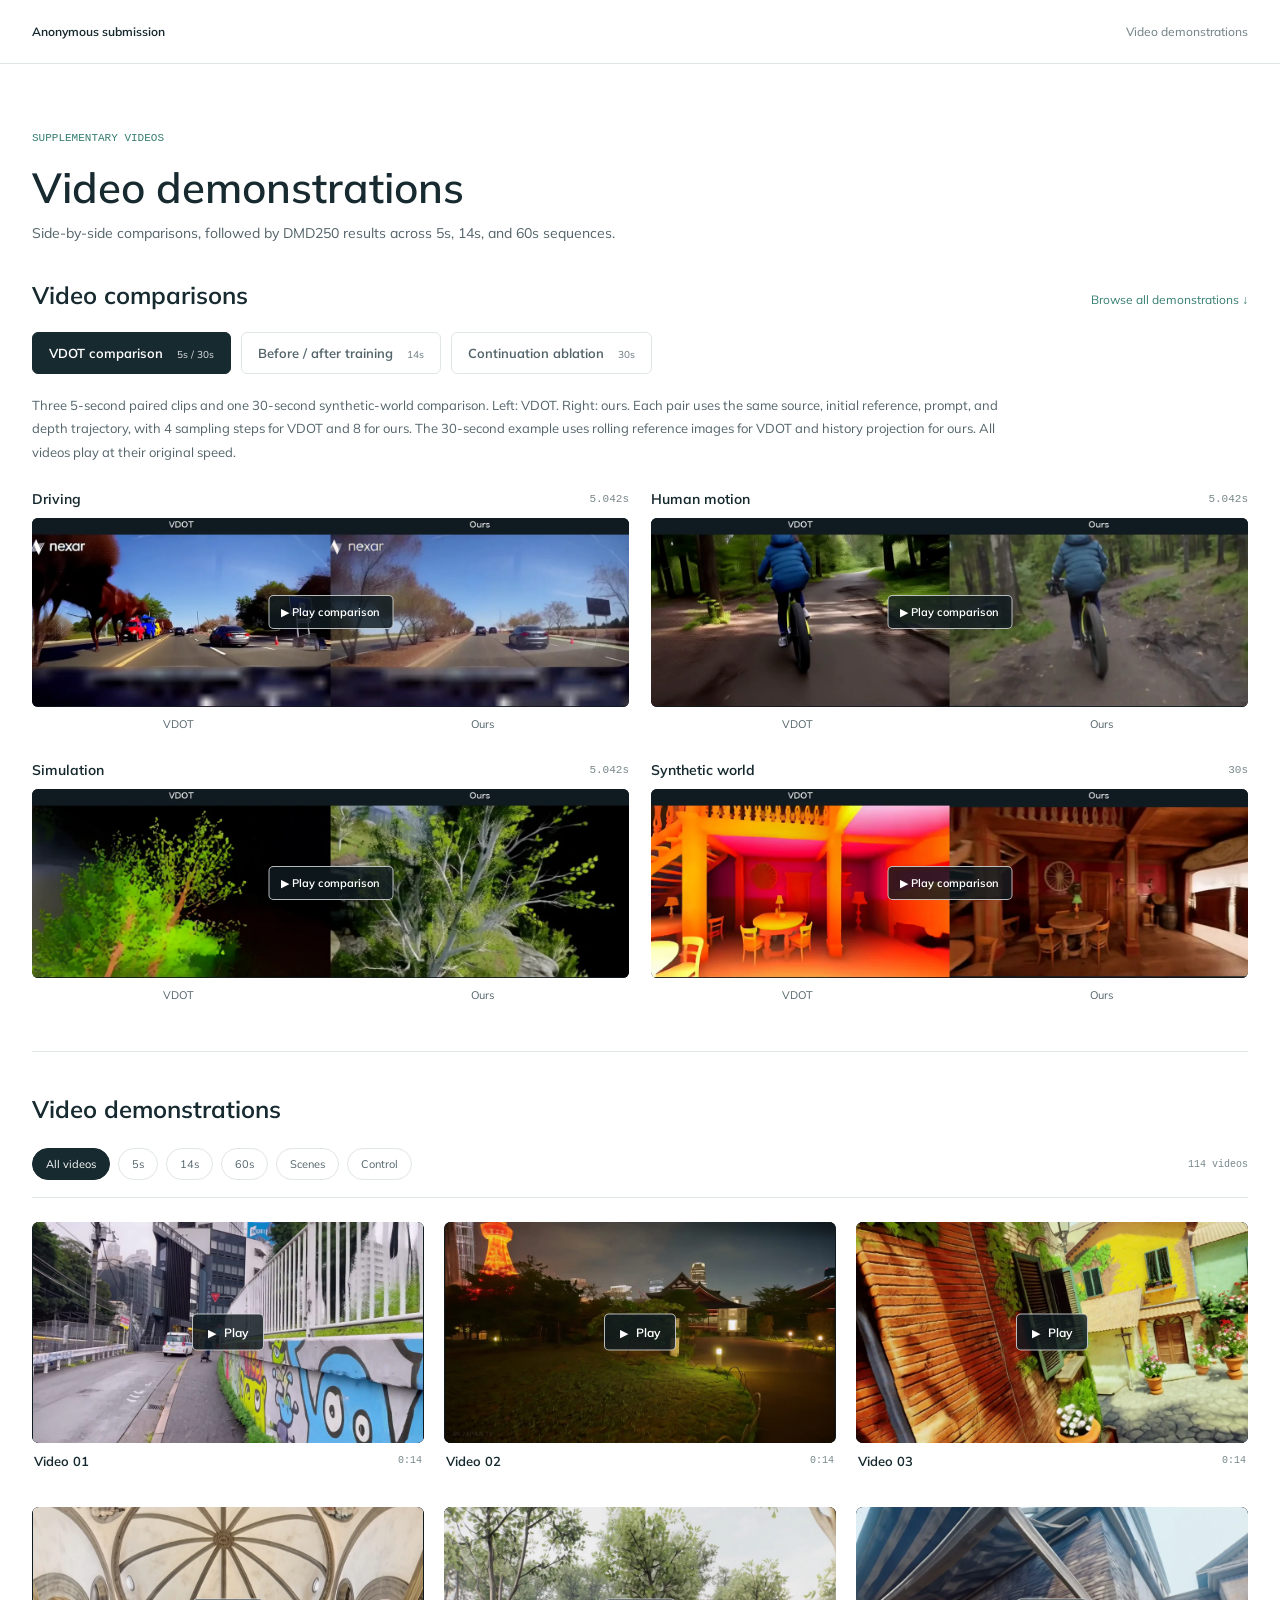
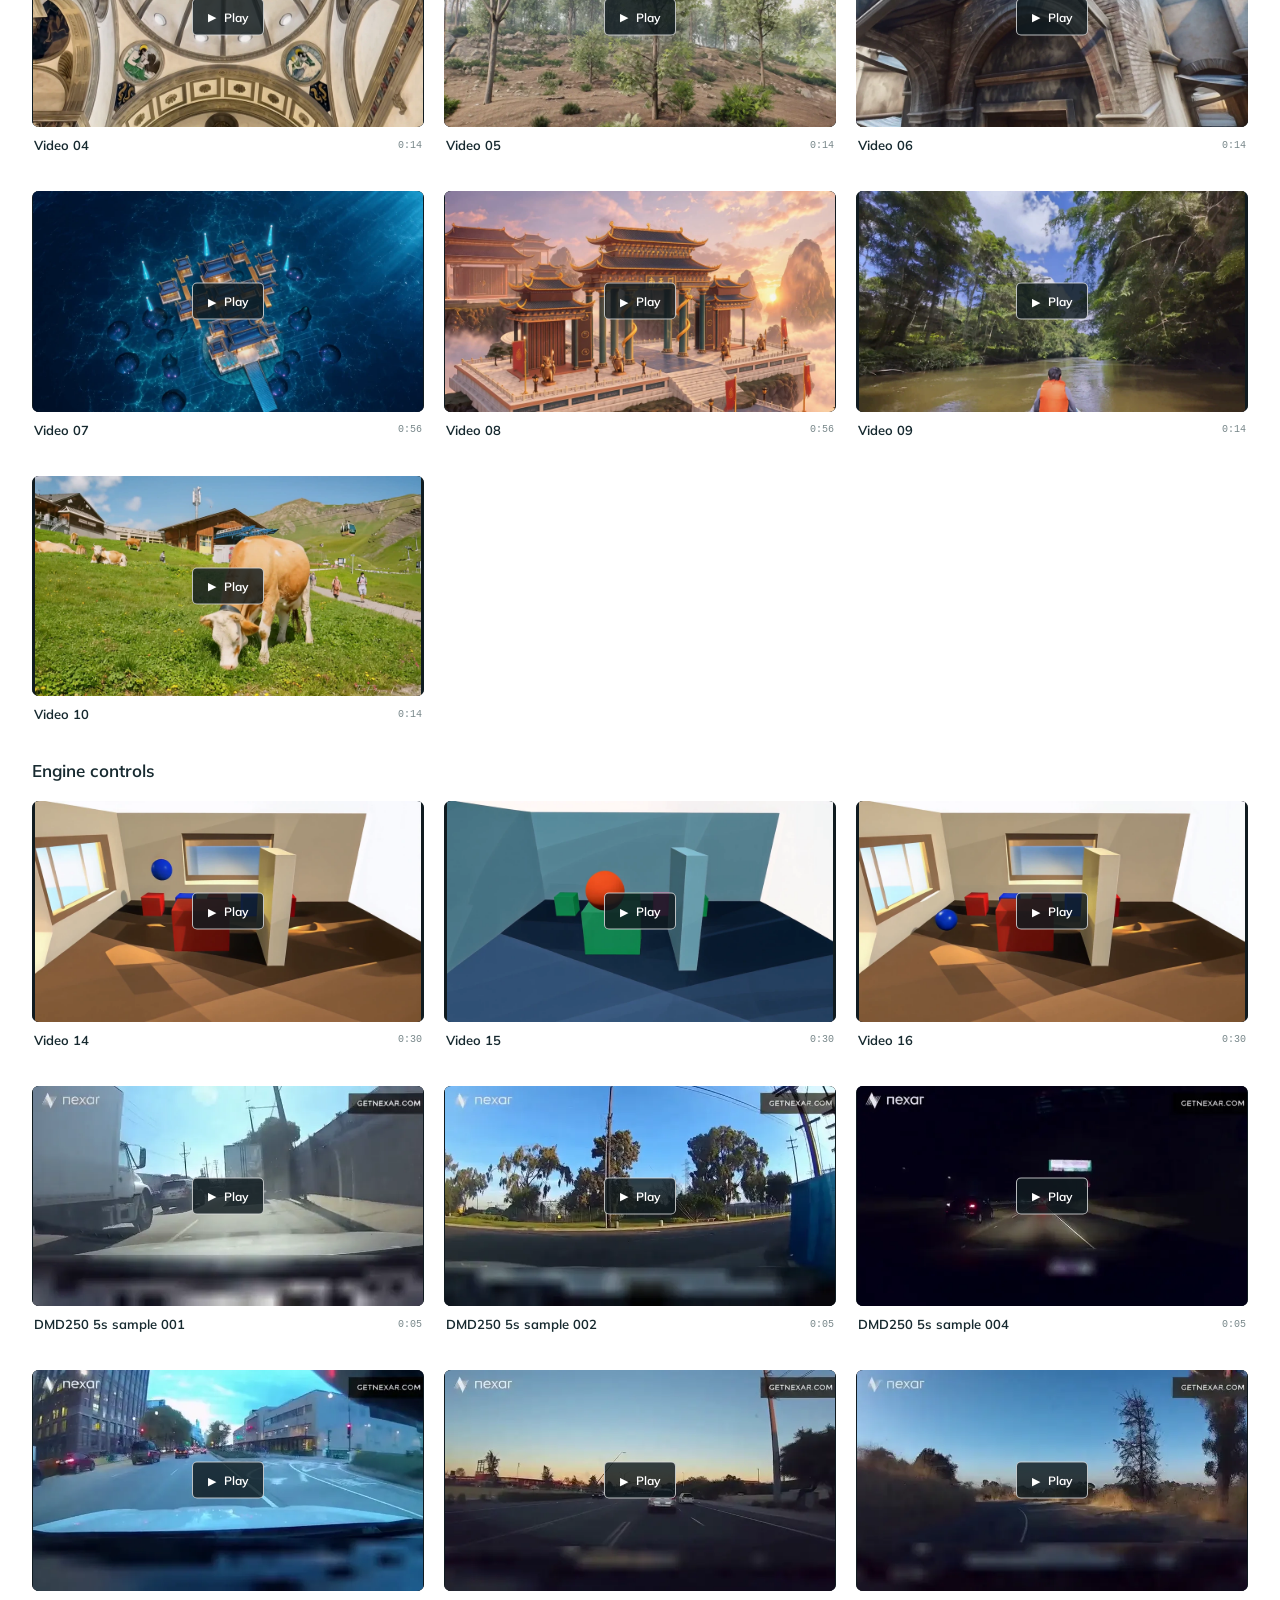
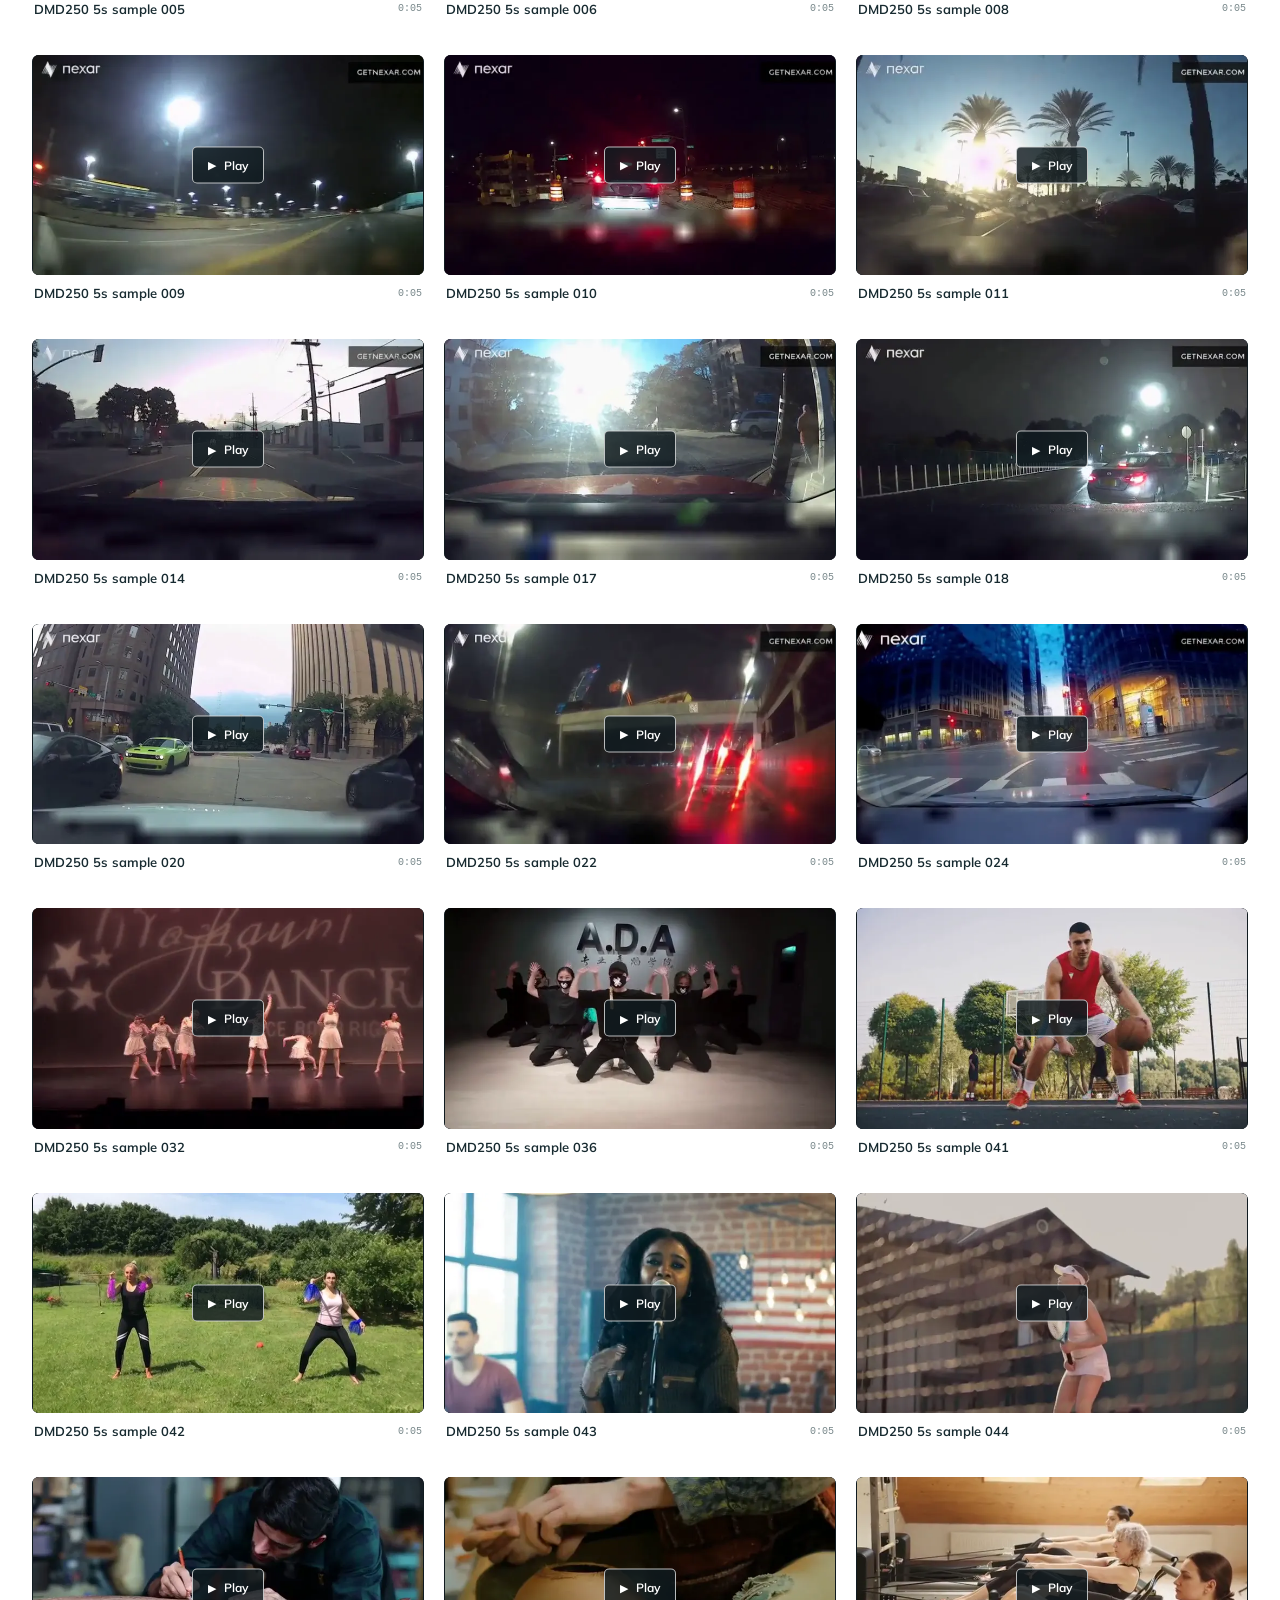
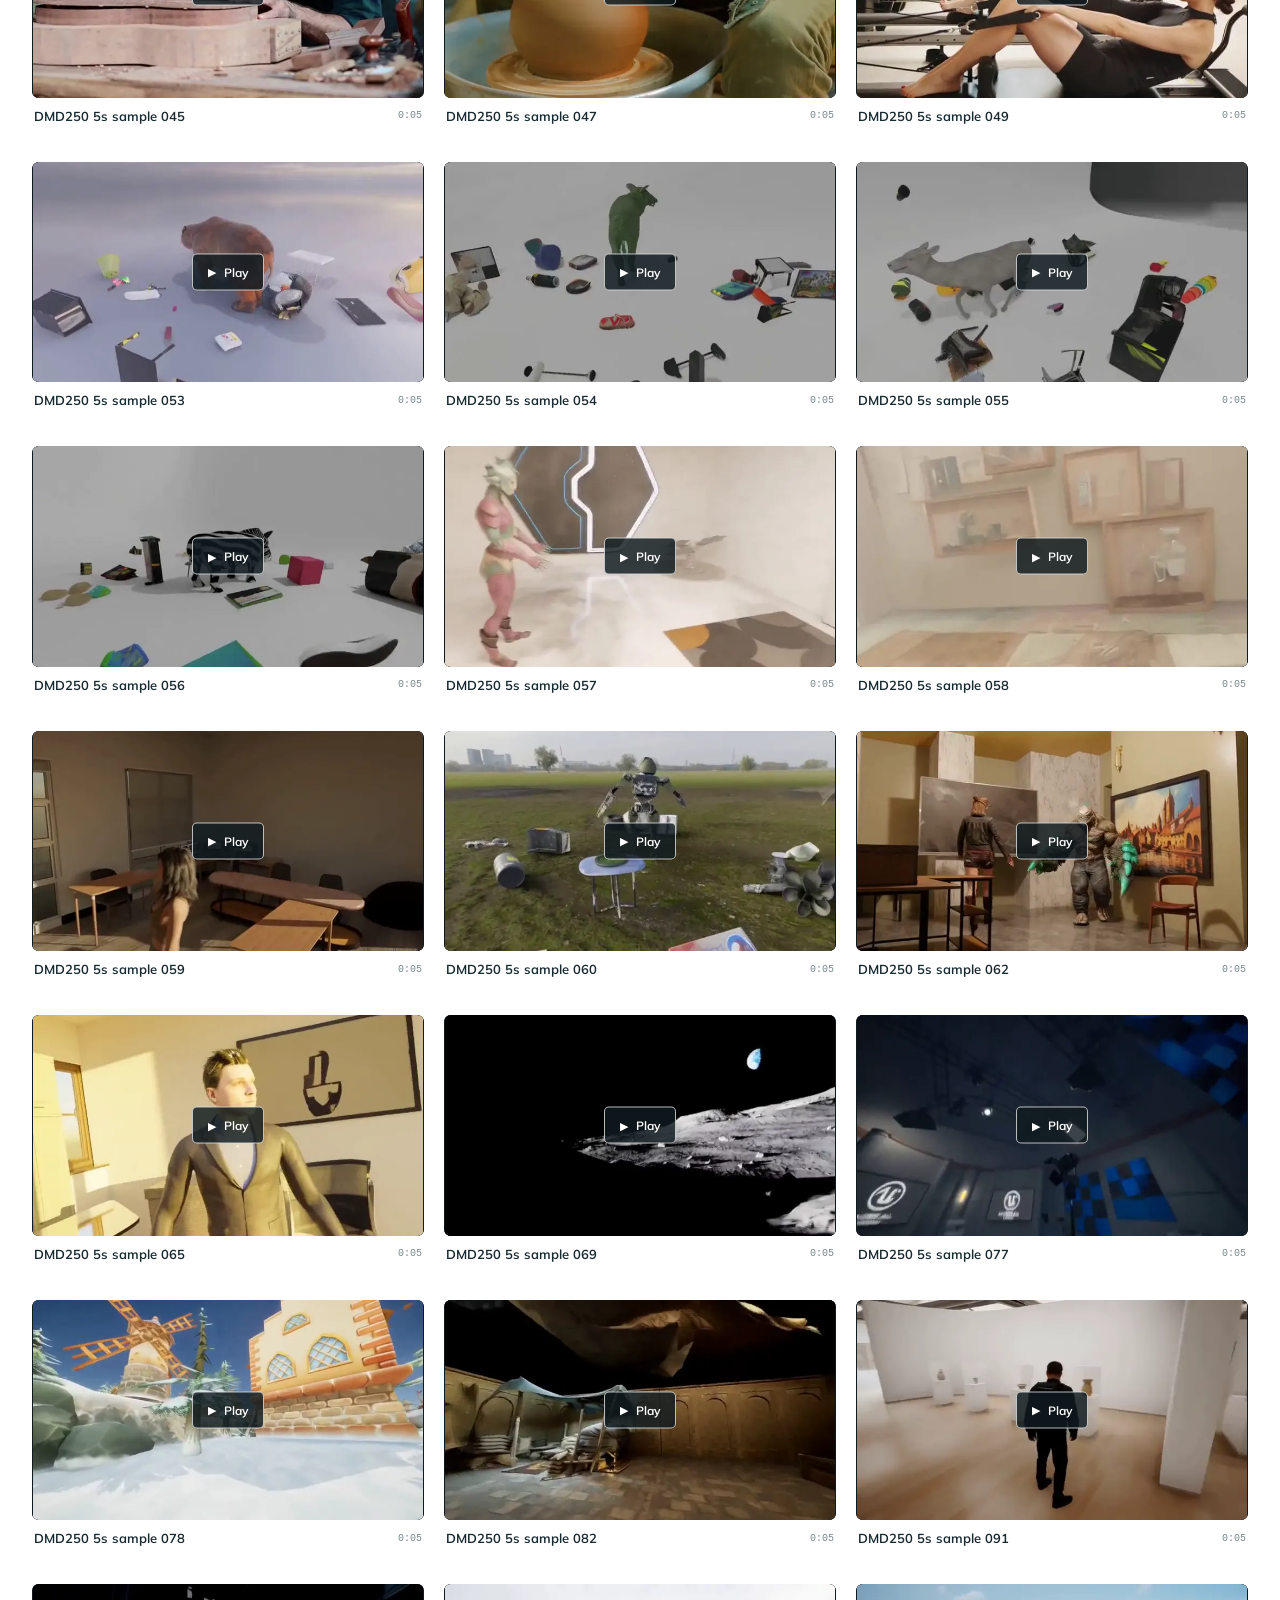
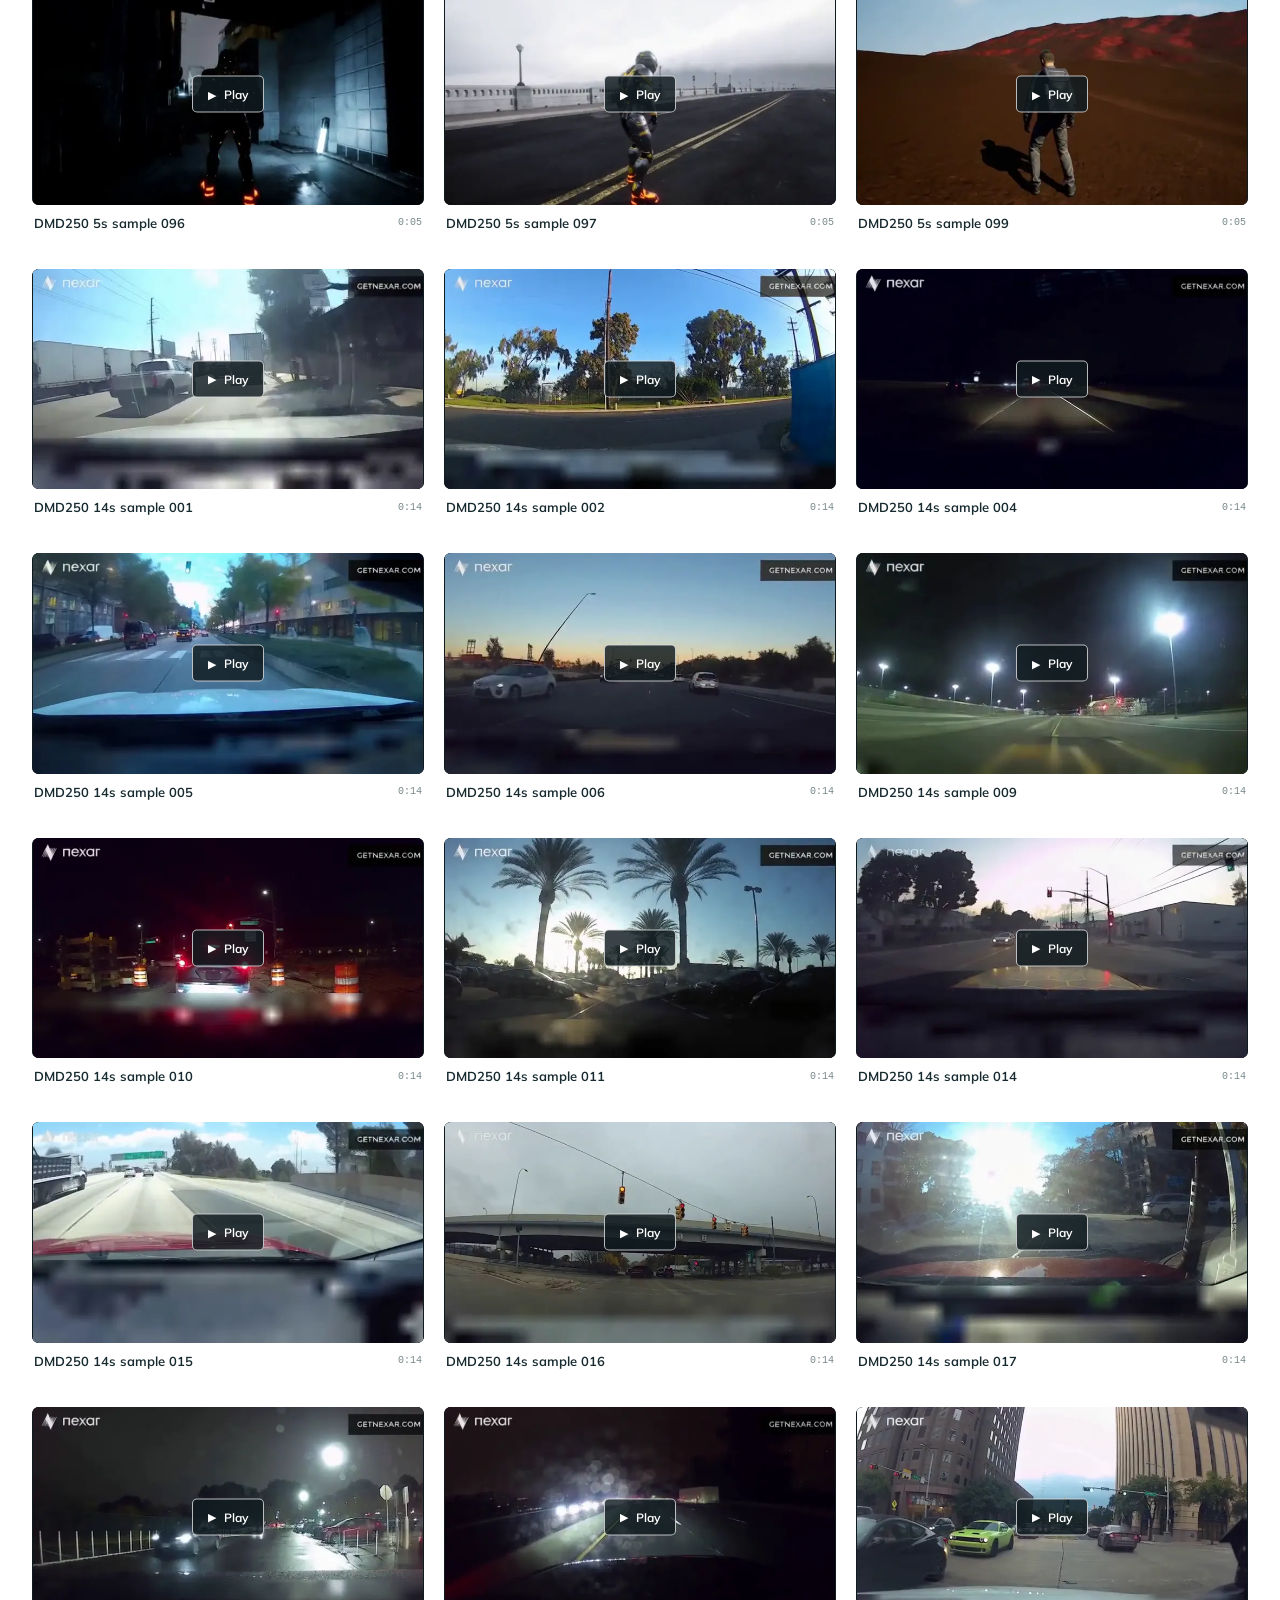
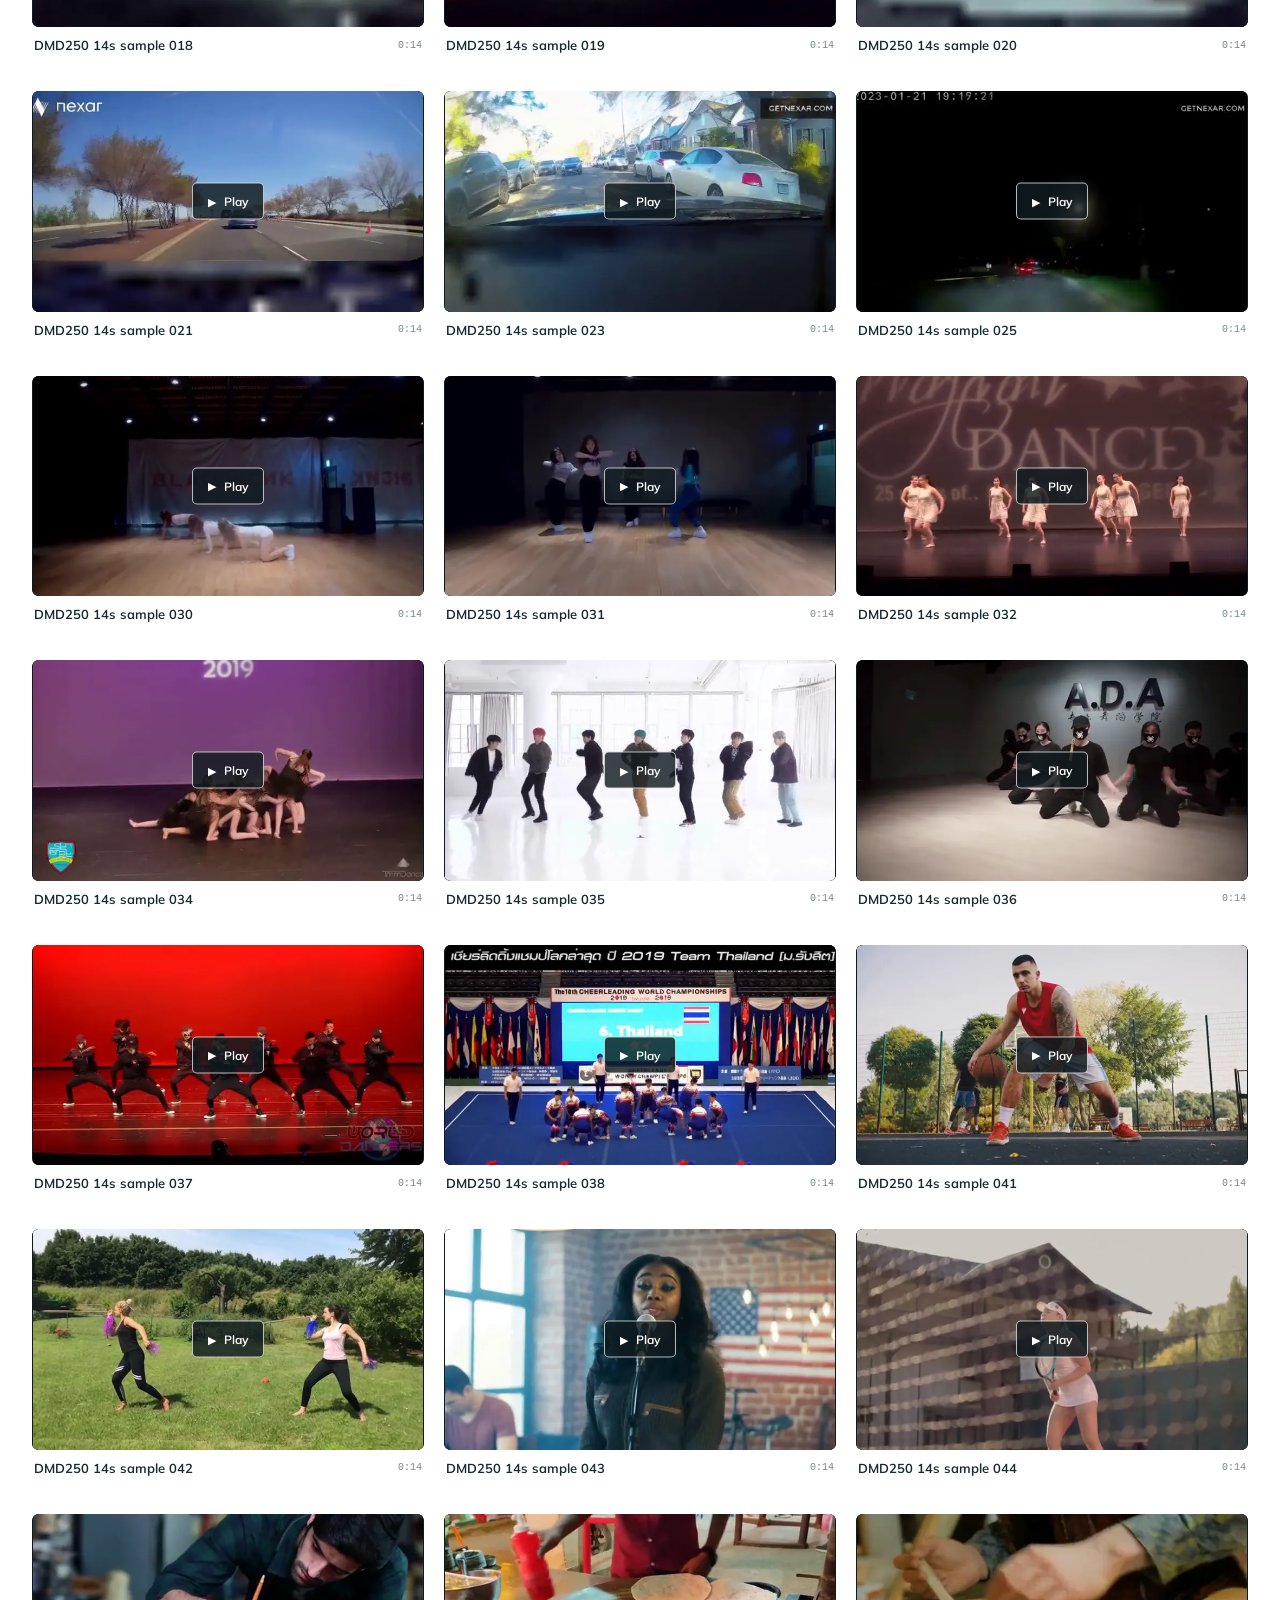
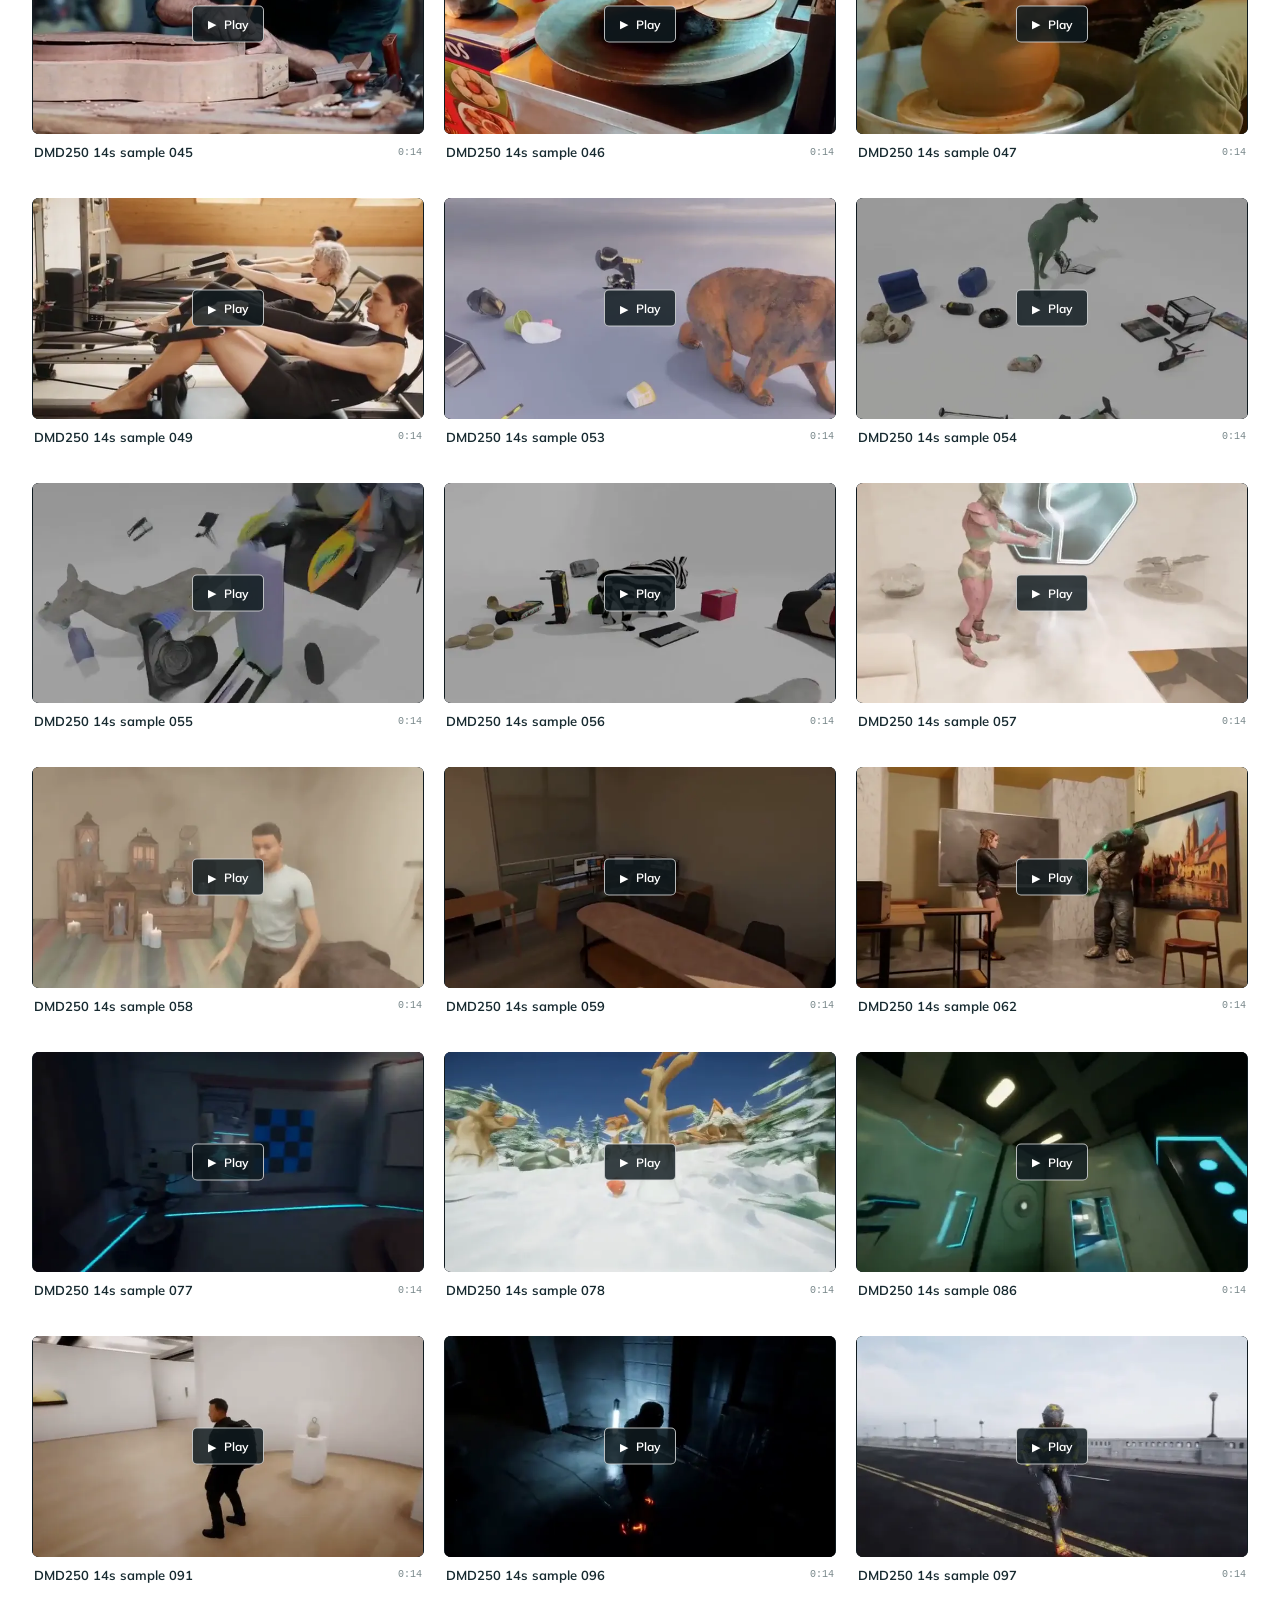
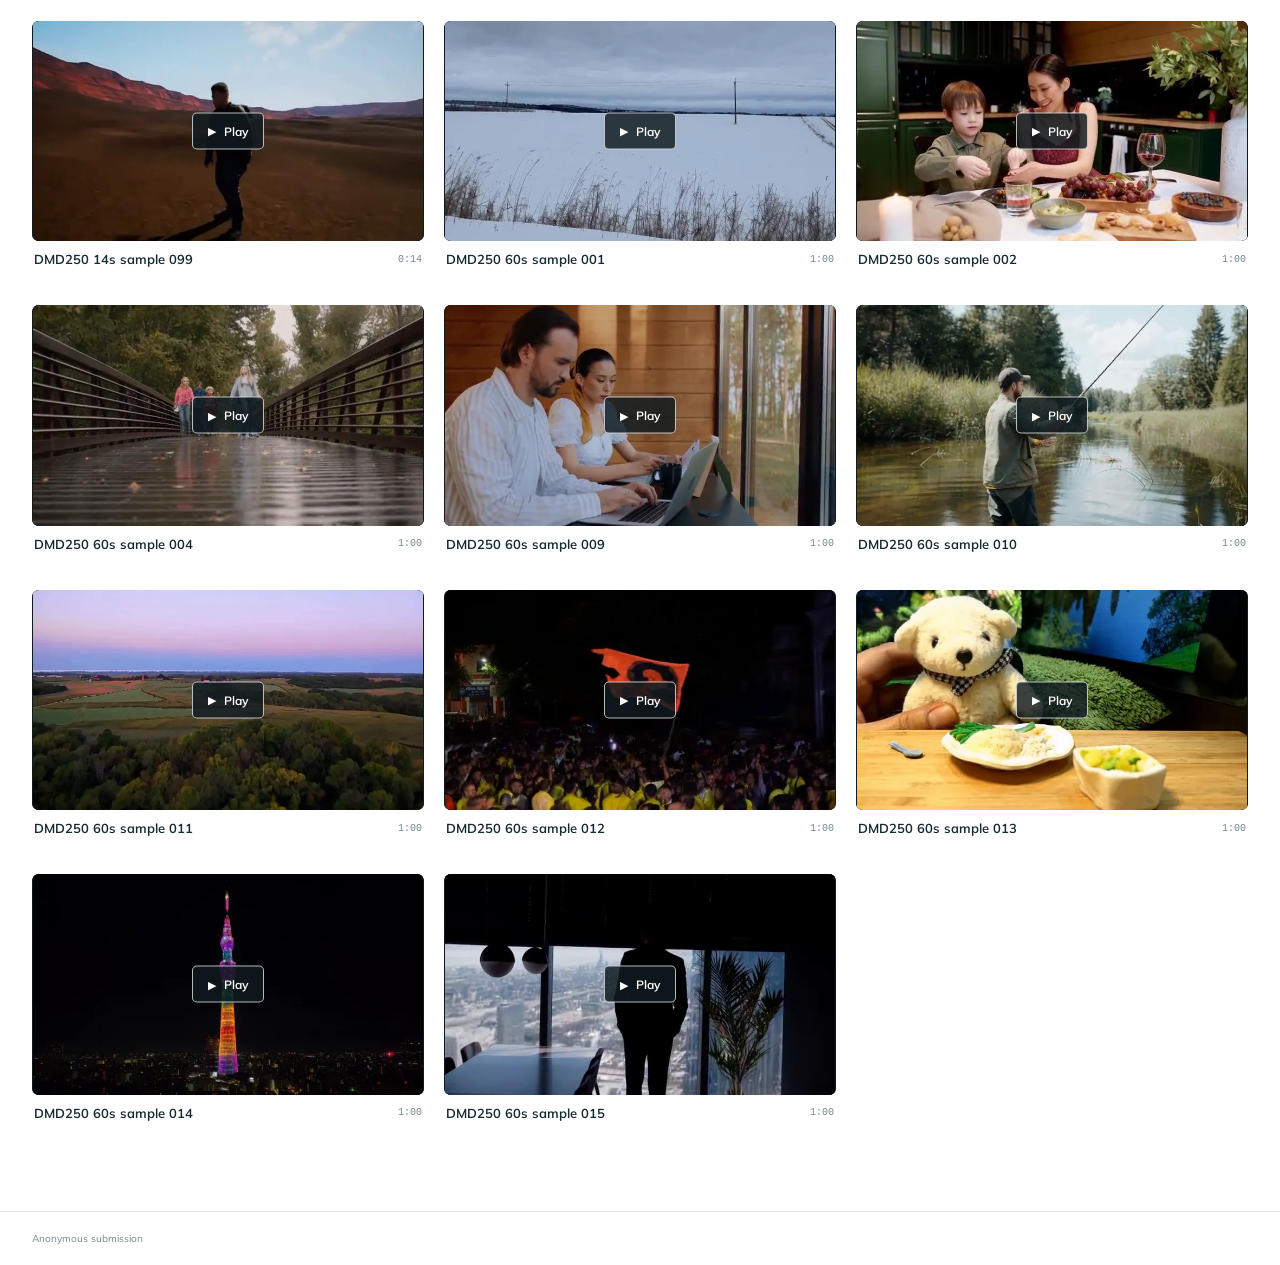
==== commit d1ce86c9: "Update selected VDOT comparison clips" ====
--- a/anonymous.html
+++ b/anonymous.html
@@ -14,8 +14,8 @@
   <link rel="stylesheet" href="anonymous.css">
   <script src="anonymous-media.js" defer></script>
   <script src="anonymous-dmd250-media.js" defer></script>
-  <script src="anonymous-comparison-media.js" defer></script>
-  <script src="anonymous-comparisons.js" defer></script>
+  <script src="anonymous-comparison-media.js?v=20261118-selection" defer></script>
+  <script src="anonymous-comparisons.js?v=20261118-selection" defer></script>
   <script src="anonymous.js" defer></script>
 </head>
 <body class="anonymous-page">
@@ -29,7 +29,7 @@
     <section class="anonymous-comparisons" id="comparisons" aria-labelledby="comparisons-title">
       <div class="comparison-heading"><h2 id="comparisons-title">Video comparisons</h2><a href="#demonstrations">Browse all demonstrations <span aria-hidden="true">&darr;</span></a></div>
       <div class="comparison-filters" role="group" aria-label="Choose a video comparison">
-        <button class="comparison-filter active" data-comparison="vdot" aria-pressed="true" aria-controls="comparison-grid">VDOT comparison <span>30s</span></button>
+        <button class="comparison-filter active" data-comparison="vdot" aria-pressed="true" aria-controls="comparison-grid">VDOT comparison <span>5s / 30s</span></button>
         <button class="comparison-filter" data-comparison="training" aria-pressed="false" aria-controls="comparison-grid">Before / after training <span>14s</span></button>
         <button class="comparison-filter" data-comparison="continuation" aria-pressed="false" aria-controls="comparison-grid">Continuation ablation <span>30s</span></button>
       </div>
